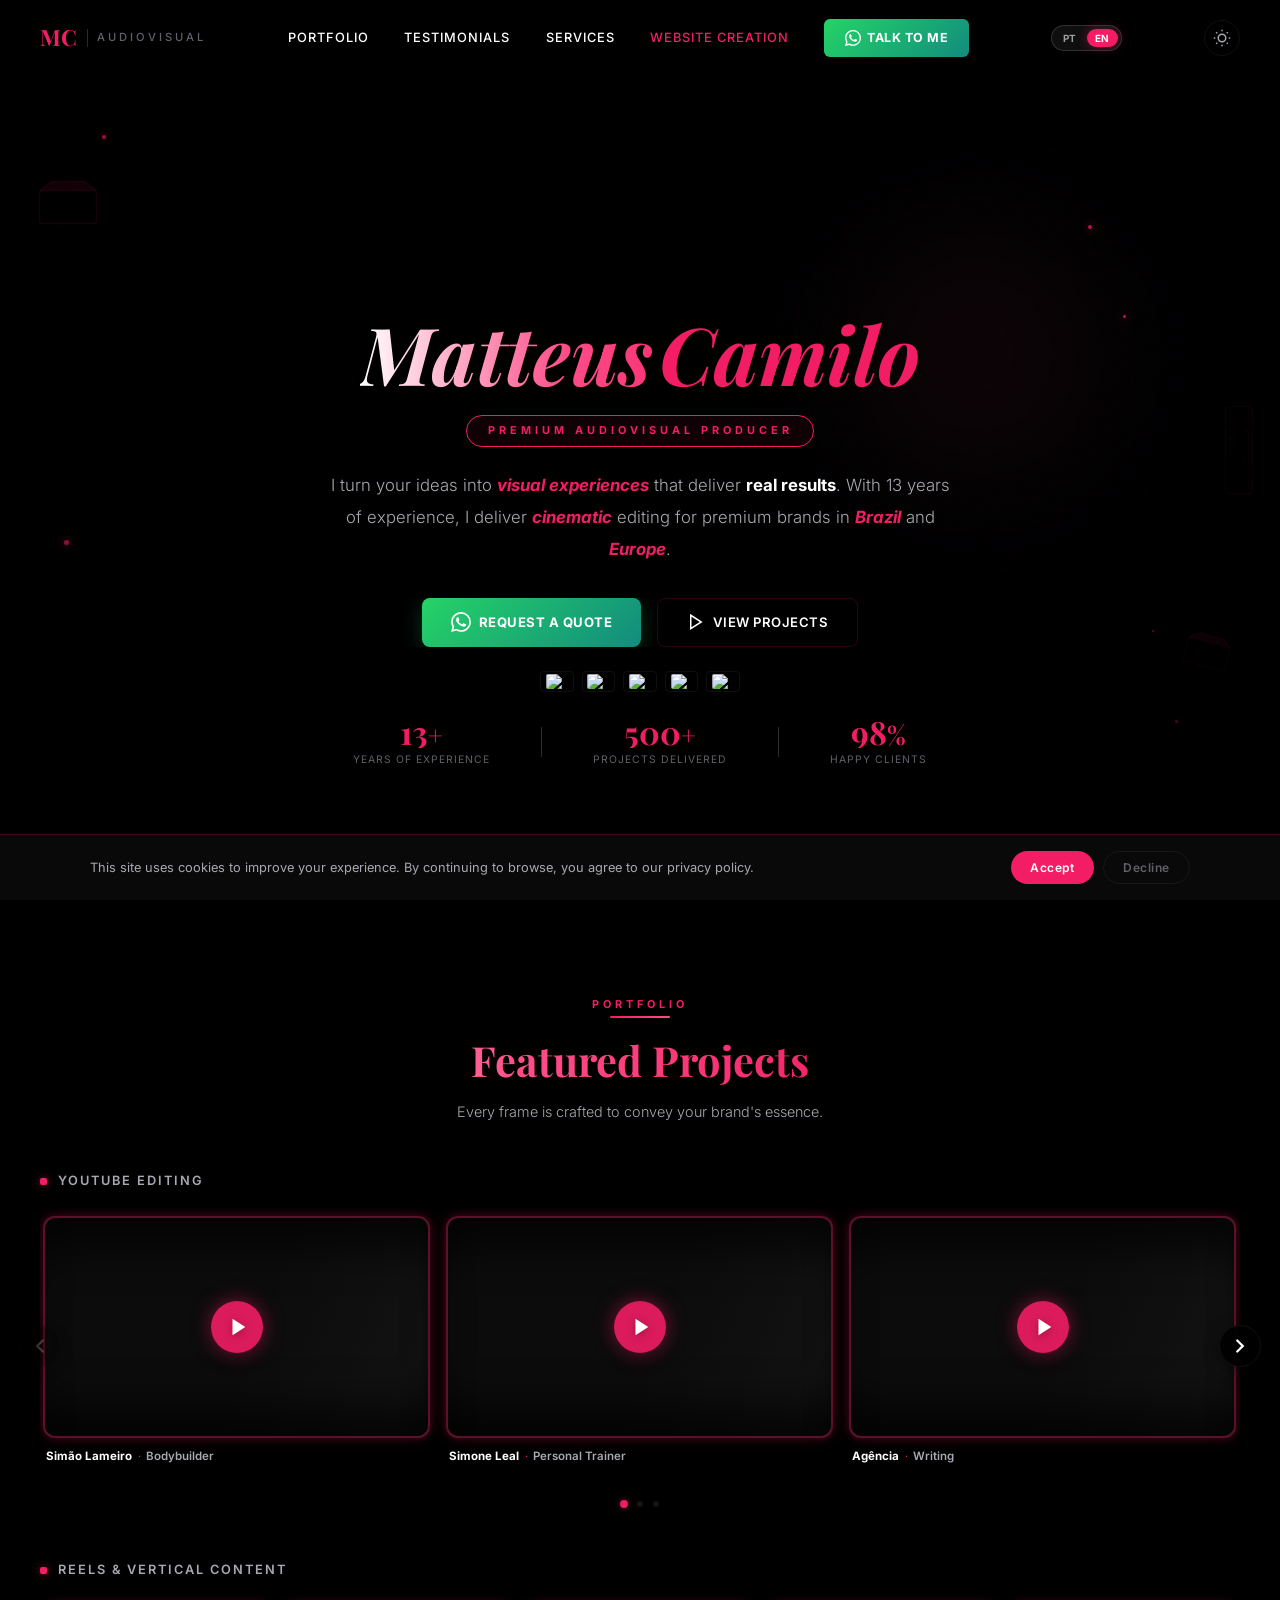
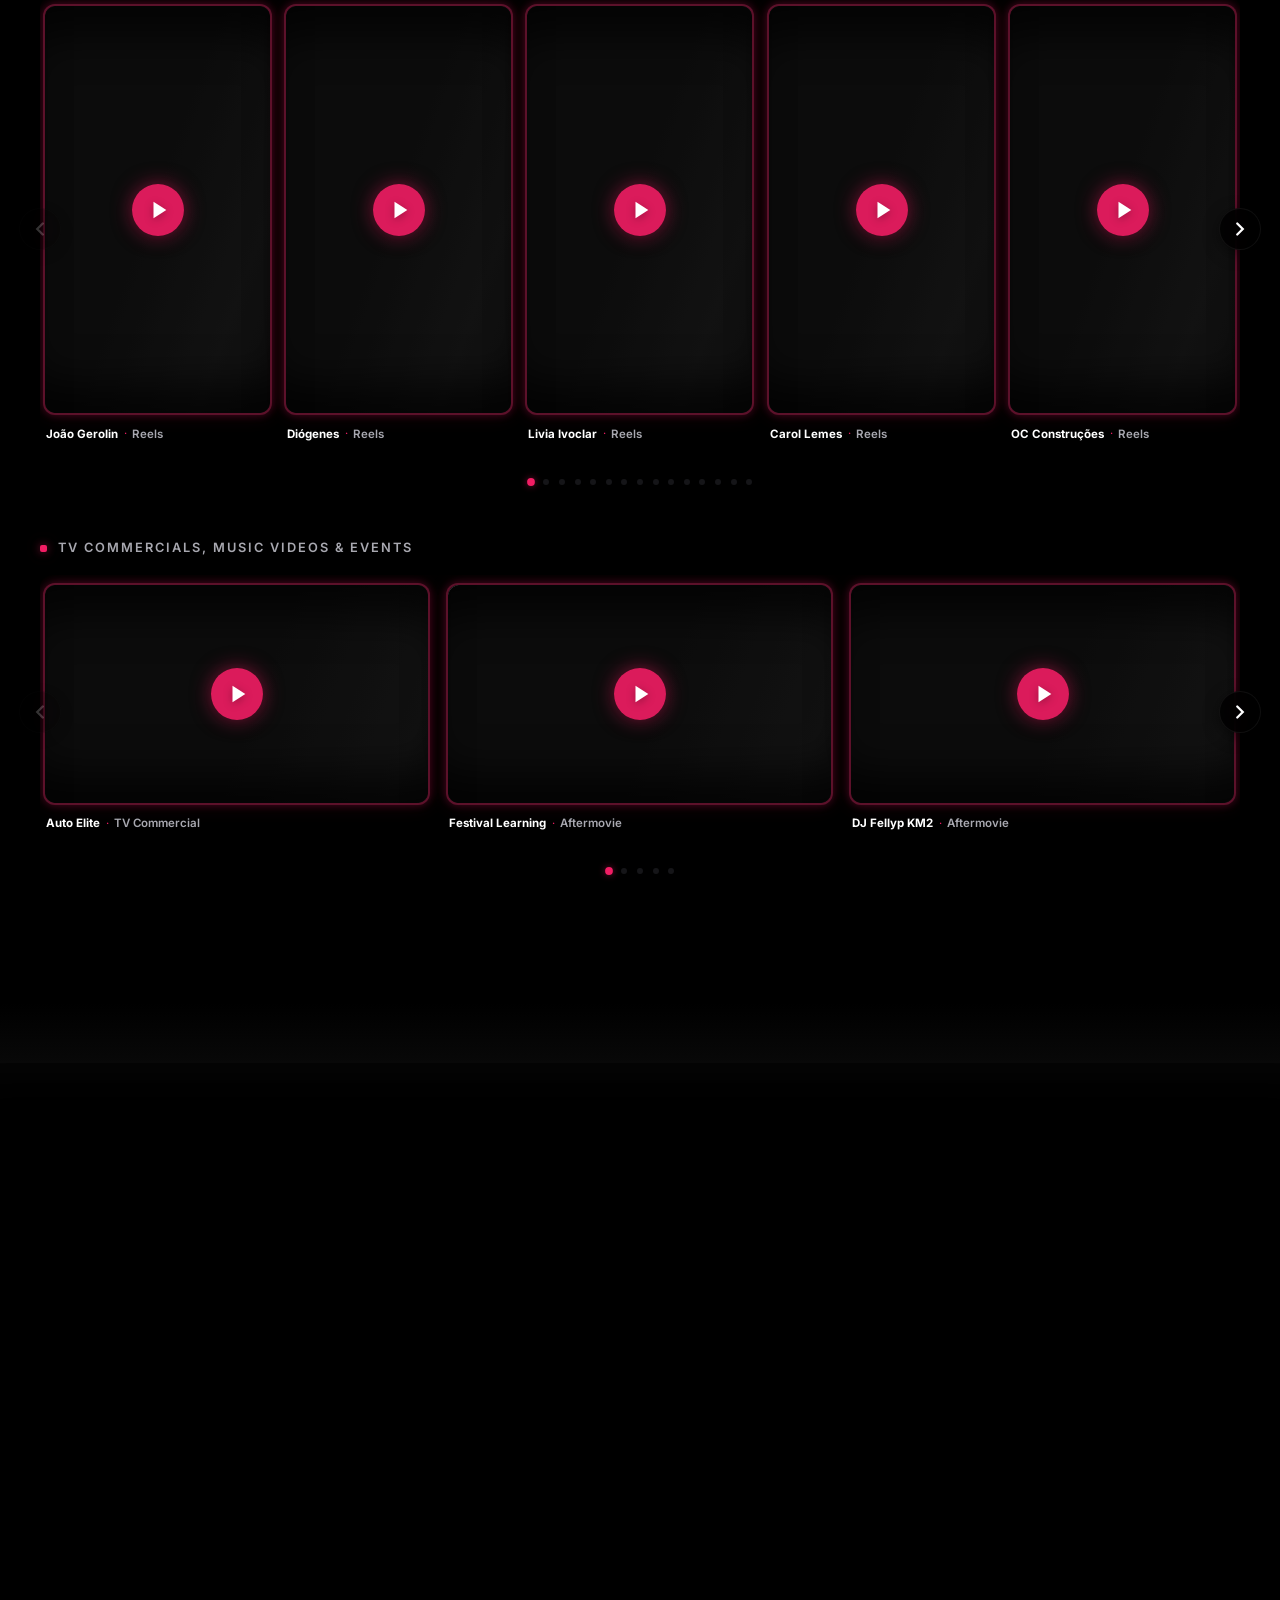
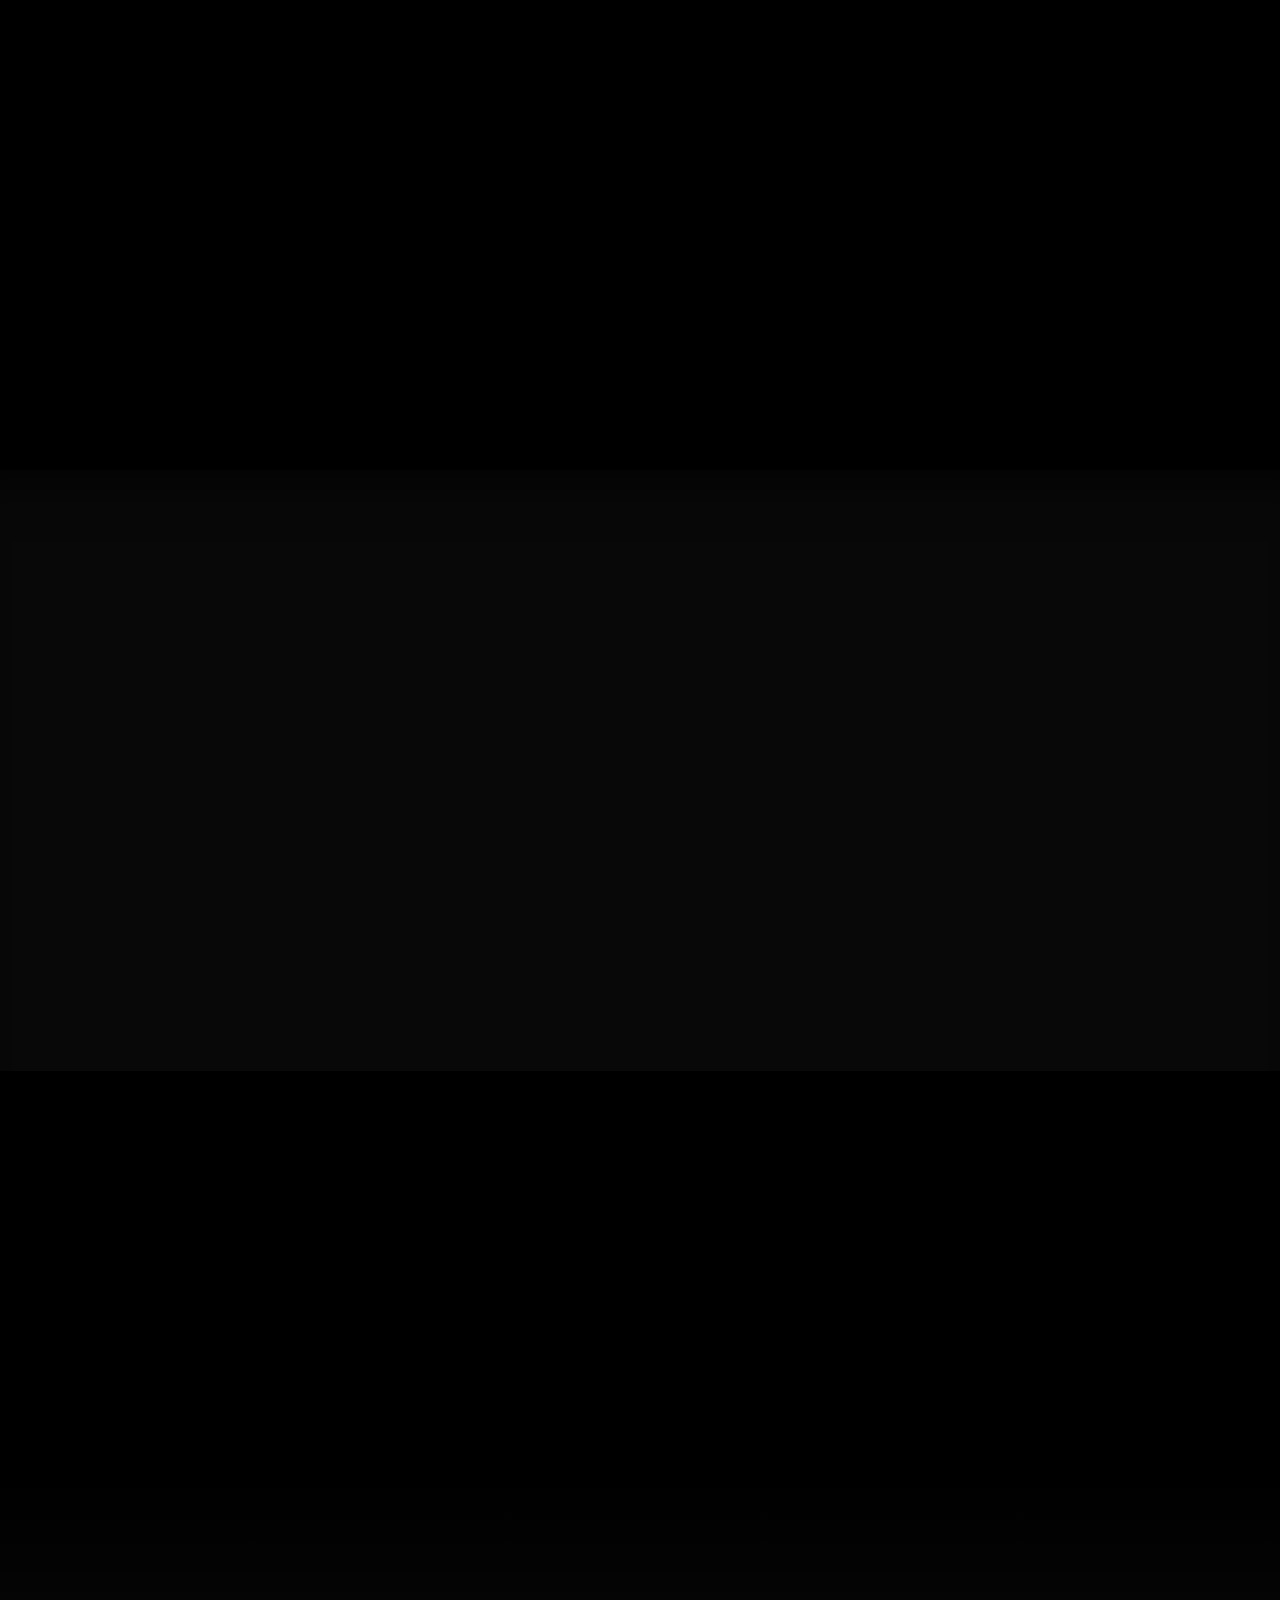
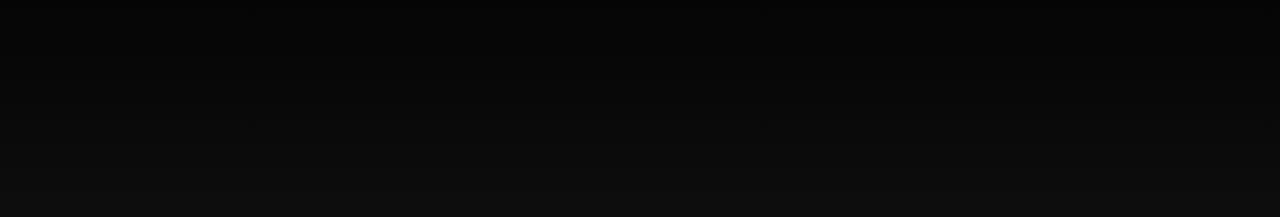
==== index.html @ bff7ce13 "Full PT/EN internationalization - briefing form, index, sites pages with lang switcher, textMap, SEO" ====
<!DOCTYPE html>
<html lang="pt-BR">
<head>
    <meta charset="UTF-8">
    <meta name="viewport" content="width=device-width, initial-scale=1.0">
    <meta name="theme-color" content="#000000">
    <meta name="robots" content="index, follow">
    <link rel="sitemap" type="application/xml" href="sitemap.xml">
    <meta name="author" content="Matteus Camilo">
    <meta name="google-site-verification" content="_kx3XkpGCUx5tsTKGh4ShkGaditdnigsCUAnsM6pX6c" />
    <title>Contratar Editor de Vídeo Premium | Matteus Camilo | Brasil e Europa</title>
    <meta name="description" content="Quer contratar um editor de vídeo premium? Matteus Camilo entrega edição cinematográfica profissional com 13+ anos de experiência. Atendimento no Brasil e Europa. Solicite seu orçamento agora.">
    <link rel="canonical" href="https://matteuscamilo.com.br/">
    <meta property="og:title" content="Contratar Editor de Vídeo Premium | Matteus Camilo">
    <meta property="og:description" content="Quer contratar um editor de vídeo premium? Edição cinematográfica profissional com 13+ anos de experiência. Brasil e Europa.">
    <meta property="og:type" content="website">
    <meta property="og:url" content="https://matteuscamilo.com.br/">
    <meta property="og:image:alt" content="Matteus Camilo - Editor de Vídeo Premium Profissional">
    <meta property="og:image:type" content="image/png">
    <meta property="og:site_name" content="Matteus Camilo Audiovisual">
    <meta property="og:image" content="https://matteuscamilo.com.br/Topo-fundo-OFC.png">
    <meta property="og:image:width" content="1920">
    <meta property="og:image:height" content="1080">
    <meta property="og:locale" content="pt_BR">
    <meta name="twitter:card" content="summary_large_image">
    <meta name="twitter:title" content="Contratar Editor de Vídeo Premium | Matteus Camilo">
    <meta name="twitter:description" content="Editor de vídeo profissional com 13+ anos de experiência. Edição cinematográfica para YouTube, Reels, comerciais e eventos.">
    <meta name="twitter:image" content="https://matteuscamilo.com.br/Topo-fundo-OFC.png">
    <meta name="twitter:image:alt" content="Matteus Camilo - Editor de Vídeo Premium">
    <link rel="icon" type="image/png" href="data:image/svg+xml,<svg xmlns='http://www.w3.org/2000/svg' viewBox='0 0 100 100'><text y='.9em' font-size='90'>🎬</text></svg>">
    <link rel="apple-touch-icon" href="Topo-fundo-OFC.png">
    <link rel="manifest" href="manifest.json">
    <link rel="stylesheet" href="styles.css">
    <link rel="preconnect" href="https://fonts.googleapis.com">
    <link rel="preconnect" href="https://fonts.gstatic.com" crossorigin>
    <link rel="dns-prefetch" href="https://flagcdn.com">
    <link rel="dns-prefetch" href="https://www.youtube.com">
    <link rel="dns-prefetch" href="https://img.youtube.com">
    <link rel="preload" href="Topo-fundo-OFC.png" as="image">
    <link href="https://fonts.googleapis.com/css2?family=Inter:wght@300;400;500;600;700&family=Playfair+Display:ital,wght@0,400;0,700;1,400;1,700&display=swap" rel="stylesheet">
    <script type="application/ld+json">
    {
        "@context": "https://schema.org",
        "@type": "ProfessionalService",
        "name": "Matteus Camilo - Editor de Vídeo Premium",
        "description": "Editor de vídeo profissional com 13 anos de experiência. Edição cinematográfica para YouTube, Reels, comerciais, clipes e eventos. Contratar editor de vídeo premium no Brasil e Europa.",
        "url": "https://matteuscamilo.com.br/",
        "telephone": "+5521964560620",
        "priceRange": "$$",
        "aggregateRating": {
            "@type": "AggregateRating",
            "ratingValue": "5.0",
            "reviewCount": "500",
            "bestRating": "5.0"
        },
        "address": {
            "@type": "PostalAddress",
            "addressCountry": "BR"
        },
        "sameAs": [
            "https://www.instagram.com/matteuscamiloaudiovisual/"
        ],
        "hasOfferCatalog": {
            "@type": "OfferCatalog",
            "name": "Serviços de Edição de Vídeo Premium",
            "itemListElement": [
                {"@type": "Offer", "itemOffered": {"@type": "Service", "name": "Edição para YouTube"}},
                {"@type": "Offer", "itemOffered": {"@type": "Service", "name": "Reels & Conteúdo Vertical"}},
                {"@type": "Offer", "itemOffered": {"@type": "Service", "name": "Comerciais & Vídeo Clipes"}},
                {"@type": "Offer", "itemOffered": {"@type": "Service", "name": "Eventos & Cobertura"}}
            ]
        },
        "areaServed": ["BR", "PT", "ES", "US", "CA", "EU"]
    }
    </script>
    <script defer src="/_vercel/insights/script.js"></script>
</head>
<body>

    <a href="#hero" class="skip-link" id="skipLink" data-i18n="common.skip">Pular para o conteúdo</a>

    <!-- SVG Symbols -->
    <svg style="display:none" xmlns="http://www.w3.org/2000/svg">
        <symbol id="ic-whatsapp" viewBox="0 0 24 24" fill="currentColor">
            <path d="M17.472 14.382c-.297-.149-1.758-.867-2.03-.967-.273-.099-.471-.148-.67.15-.197.297-.767.966-.94 1.164-.173.199-.347.223-.644.075-.297-.15-1.255-.463-2.39-1.475-.883-.788-1.48-1.761-1.653-2.059-.173-.297-.018-.458.13-.606.134-.133.298-.347.446-.52.149-.174.198-.298.298-.497.099-.198.05-.371-.025-.52-.075-.149-.669-1.612-.916-2.207-.242-.579-.487-.5-.669-.51-.173-.008-.371-.01-.57-.01-.198 0-.52.074-.792.372-.272.297-1.04 1.016-1.04 2.479 0 1.462 1.065 2.875 1.213 3.074.149.198 2.096 3.2 5.077 4.487.709.306 1.262.489 1.694.625.712.227 1.36.195 1.871.118.571-.085 1.758-.719 2.006-1.413.248-.694.248-1.289.173-1.413-.074-.124-.272-.198-.57-.347m-5.421 7.403h-.004a9.87 9.87 0 01-5.031-1.378l-.361-.214-3.741.982.998-3.648-.235-.374a9.86 9.86 0 01-1.51-5.26c.001-5.45 4.436-9.884 9.888-9.884 2.64 0 5.122 1.03 6.988 2.898a9.825 9.825 0 012.893 6.994c-.003 5.45-4.437 9.884-9.885 9.884m8.413-18.297A11.815 11.815 0 0012.05 0C5.495 0 .16 5.335.157 11.892c0 2.096.547 4.142 1.588 5.945L.057 24l6.305-1.654a11.882 11.882 0 005.683 1.448h.005c6.554 0 11.89-5.335 11.893-11.893a11.821 11.821 0 00-3.48-8.413z"/>
        </symbol>
    </svg>

    <!-- Loader -->
    <div class="loader" id="loader">
        <div class="loader-inner">
            <div class="loader-logo-wrap">
                <div class="loader-ring"></div>
                <div class="loader-ring loader-ring-2"></div>
                <div class="loader-ring loader-ring-3"></div>
                <svg class="loader-svg" viewBox="0 0 120 60" xmlns="http://www.w3.org/2000/svg">
                    <defs>
                        <linearGradient id="mcGrad" x1="0%" y1="0%" x2="100%" y2="100%">
                            <stop offset="0%" style="stop-color:#ff4d8a"/>
                            <stop offset="50%" style="stop-color:#f21d64"/>
                            <stop offset="100%" style="stop-color:#c41750"/>
                        </linearGradient>
                    </defs>
                    <text x="60" y="42" text-anchor="middle" fill="url(#mcGrad)" font-family="Playfair Display,Georgia,serif" font-size="44" font-weight="700" class="loader-mc-text">MC</text>
                </svg>
                <div class="loader-drip-container">
                    <span class="loader-drip"></span>
                    <span class="loader-drip loader-drip-2"></span>
                    <span class="loader-drip loader-drip-3"></span>
                </div>
            </div>
            <div class="loader-bar">
                <div class="loader-bar-fill" id="loaderBarFill"></div>
            </div>
            <span class="loader-pct" id="loaderPct">0%</span>
        </div>
    </div>

    <!-- Floating 3D Elements -->
    <div class="scene-3d" aria-hidden="true">
        <div class="sparkle sparkle-1"></div>
        <div class="sparkle sparkle-2"></div>
        <div class="sparkle sparkle-3"></div>
        <div class="sparkle sparkle-4"></div>
        <div class="sparkle sparkle-5"></div>
        <div class="sparkle sparkle-6"></div>
        <div class="clapper clapper-1">
            <svg viewBox="0 0 80 60" fill="none"><rect x="2" y="14" width="76" height="44" rx="4" stroke="currentColor" stroke-width="2"/><path d="M2 14L18 2h44l16 12" stroke="currentColor" stroke-width="2" fill="rgba(242,29,100,0.1)"/><line x1="18" y1="2" x2="28" y2="14" stroke="currentColor" stroke-width="1.5" opacity=".4"/><line x1="32" y1="2" x2="42" y2="14" stroke="currentColor" stroke-width="1.5" opacity=".4"/><line x1="46" y1="2" x2="56" y2="14" stroke="currentColor" stroke-width="1.5" opacity=".4"/></svg>
        </div>
        <div class="clapper clapper-2">
            <svg viewBox="0 0 80 60" fill="none"><rect x="2" y="14" width="76" height="44" rx="4" stroke="currentColor" stroke-width="2"/><path d="M2 14L18 2h44l16 12" stroke="currentColor" stroke-width="2" fill="rgba(242,29,100,0.1)"/><line x1="18" y1="2" x2="28" y2="14" stroke="currentColor" stroke-width="1.5" opacity=".4"/><line x1="32" y1="2" x2="42" y2="14" stroke="currentColor" stroke-width="1.5" opacity=".4"/><line x1="46" y1="2" x2="56" y2="14" stroke="currentColor" stroke-width="1.5" opacity=".4"/></svg>
        </div>
        <div class="film-strip film-strip-1">
            <svg viewBox="0 0 40 120" fill="none"><rect x="2" y="2" width="36" height="116" rx="3" stroke="currentColor" stroke-width="1.5"/><rect x="5" y="6" width="8" height="6" rx="1" fill="currentColor" opacity=".3"/><rect x="5" y="18" width="8" height="6" rx="1" fill="currentColor" opacity=".3"/><rect x="5" y="30" width="8" height="6" rx="1" fill="currentColor" opacity=".3"/><rect x="5" y="42" width="8" height="6" rx="1" fill="currentColor" opacity=".3"/><rect x="5" y="54" width="8" height="6" rx="1" fill="currentColor" opacity=".3"/><rect x="27" y="6" width="8" height="6" rx="1" fill="currentColor" opacity=".3"/><rect x="27" y="18" width="8" height="6" rx="1" fill="currentColor" opacity=".3"/><rect x="27" y="30" width="8" height="6" rx="1" fill="currentColor" opacity=".3"/><rect x="27" y="42" width="8" height="6" rx="1" fill="currentColor" opacity=".3"/><rect x="27" y="54" width="8" height="6" rx="1" fill="currentColor" opacity=".3"/><rect x="14" y="8" width="12" height="104" rx="2" stroke="currentColor" stroke-width="1" opacity=".4"/></svg>
        </div>
    </div>

    <!-- Navbar -->
    <nav class="navbar" id="navbar">
        <div class="nav-container">
            <a href="#" class="nav-logo">
                <span class="logo-mc">MC</span>
                <span class="logo-sep"></span>
                <span class="logo-text">AUDIOVISUAL</span>
            </a>
            <div class="nav-links">
                <a href="#portfolio" class="nav-link" data-i18n="nav.portfolio">Portfólio</a>
                <a href="#depoimentos" class="nav-link" data-i18n="nav.depoimentos">Depoimentos</a>
                <a href="#servicos" class="nav-link" data-i18n="nav.servicos">Serviços</a>
                <a href="sites.html" class="nav-link" style="color:var(--accent)" data-i18n="nav.sites">Criação de Sites</a>
                <a href="https://api.whatsapp.com/send/?phone=5521964560620&text=Ol%C3%A1.+Vim+atrav%C3%A9s+do+seu+site%2C+gostaria+de+saber+mais+sobre+os+servi%C3%A7os.&type=phone_number&app_absent=0" class="nav-cta" target="_blank" rel="noopener noreferrer">
                    <svg width="16" height="16" viewBox="0 0 24 24" fill="currentColor"><use href="#ic-whatsapp"/></svg>
                    <span data-i18n="nav.cta">Fale Comigo</span>
                </a>
            </div>
            <div class="lang-switch" role="group" aria-label="Idioma">
                <button type="button" class="lang-btn" data-lang="pt" aria-pressed="false">PT</button>
                <button type="button" class="lang-btn" data-lang="en" aria-pressed="false">EN</button>
            </div>
            <button class="hamburger" id="hamburger" aria-label="Menu"><span></span><span></span><span></span></button>
            <button class="theme-toggle" id="themeToggle" aria-label="Alternar tema" aria-pressed="false">
                <svg class="icon-sun" width="18" height="18" viewBox="0 0 24 24" fill="none" stroke="currentColor" stroke-width="2"><circle cx="12" cy="12" r="5"/><line x1="12" y1="1" x2="12" y2="3"/><line x1="12" y1="21" x2="12" y2="23"/><line x1="4.22" y1="4.22" x2="5.64" y2="5.64"/><line x1="18.36" y1="18.36" x2="19.78" y2="19.78"/><line x1="1" y1="12" x2="3" y2="12"/><line x1="21" y1="12" x2="23" y2="12"/><line x1="4.22" y1="19.78" x2="5.64" y2="18.36"/><line x1="18.36" y1="5.64" x2="19.78" y2="4.22"/></svg>
                <svg class="icon-moon" width="18" height="18" viewBox="0 0 24 24" fill="none" stroke="currentColor" stroke-width="2"><path d="M21 12.79A9 9 0 1111.21 3 7 7 0 0021 12.79z"/></svg>
            </button>
        </div>
    </nav>

    <!-- Mobile Menu -->
    <div class="mobile-overlay" id="mobileOverlay">
        <div class="mobile-overlay-content">
            <a href="#portfolio" class="mobile-link" data-i18n="nav.portfolio">Portfólio</a>
            <a href="#depoimentos" class="mobile-link" data-i18n="nav.depoimentos">Depoimentos</a>
            <a href="#servicos" class="mobile-link" data-i18n="nav.servicos">Serviços</a>
            <a href="sites.html" class="mobile-link" style="color:var(--accent)" data-i18n="nav.sites">Criação de Sites</a>
            <a href="https://api.whatsapp.com/send/?phone=5521964560620&text=Ol%C3%A1.+Vim+atrav%C3%A9s+do+seu+site%2C+gostaria+de+saber+mais+sobre+os+servi%C3%A7os.&type=phone_number&app_absent=0" class="mobile-cta" target="_blank" rel="noopener noreferrer">
                <svg width="20" height="20" viewBox="0 0 24 24" fill="currentColor"><use href="#ic-whatsapp"/></svg>
                <span data-i18n="index.cta.btn">Chamar no WhatsApp</span>
            </a>
            <div class="lang-switch" role="group" aria-label="Idioma">
                <button type="button" class="lang-btn" data-lang="pt" aria-pressed="false">PT</button>
                <button type="button" class="lang-btn" data-lang="en" aria-pressed="false">EN</button>
            </div>
        </div>
    </div>

    <!-- Hero -->
    <section class="hero" id="hero">
        <div class="hero-bg">
            <img src="Topo-fundo-OFC.png" alt="Matteus Camilo - Editor de vídeo premium cinematográfico com experiência em edição profissional" class="hero-bg-img" width="1920" height="1080" fetchpriority="high" decoding="async">
            <div class="hero-bg-overlay"></div>
            <div class="hero-light-leak"></div>
            <div class="hero-light-leak hero-light-leak-2"></div>
        </div>
        <div class="hero-content">
            <h1 class="hero-title">
                <span class="hero-line hero-line-gradient">Matteus</span>
                <span class="hero-line hero-line-accent"><em>Camilo</em></span>
                <span class="sr-only" data-i18n="index.sr.subtitle">Editor de Vídeo Premium Profissional</span>
            </h1>
            <div class="hero-badge-pill" data-i18n="index.hero.badge">PRODUTOR AUDIOVISUAL PREMIUM</div>
            <p class="hero-desc" id="heroDesc" data-i18n="index.hero.desc">Transformo suas ideias em <strong><em>experiências visuais</em></strong> que geram <strong>resultados reais</strong>. Com 13 anos de experiência, entrego edição <strong><em>cinematográfica</em></strong> para marcas premium no <strong><em>Brasil</em></strong> e na <strong><em>Europa</em></strong>.</p>
            <div class="hero-actions">
                <a href="https://api.whatsapp.com/send/?phone=5521964560620&text=Ol%C3%A1.+Vim+atrav%C3%A9s+do+seu+site%2C+gostaria+de+saber+mais+sobre+os+servi%C3%A7os.&type=phone_number&app_absent=0" class="btn-wa btn-glow" target="_blank" rel="noopener noreferrer">
                    <svg width="20" height="20" viewBox="0 0 24 24" fill="currentColor"><use href="#ic-whatsapp"/></svg>
                    <span data-i18n="index.hero.ctaQuote">Solicitar Orçamento</span>
                </a>
                <a href="#portfolio" class="btn-outline btn-glow">
                    <svg width="18" height="18" viewBox="0 0 24 24" fill="none" stroke="currentColor" stroke-width="2"><polygon points="5 3 19 12 5 21 5 3"></polygon></svg>
                    <span data-i18n="index.hero.ctaProjects">Ver Projetos</span>
                </a>
            </div>
            <div class="hero-flags">
                <span class="flag"><img src="https://flagcdn.com/w40/br.png" alt="Brasil" width="24" height="16"></span><span class="flag"><img src="https://flagcdn.com/w40/pt.png" alt="Portugal" width="24" height="16"></span><span class="flag"><img src="https://flagcdn.com/w40/es.png" alt="Espanha" width="24" height="16"></span><span class="flag"><img src="https://flagcdn.com/w40/us.png" alt="Estados Unidos" width="24" height="16"></span><span class="flag"><img src="https://flagcdn.com/w40/eu.png" alt="Europa" width="24" height="16"></span>
            </div>
            <div class="hero-stats">
                <div class="stat"><div class="stat-num"><span data-count="13">0</span><span class="stat-suffix">+</span></div><div class="stat-label" data-i18n="index.hero.stat1">Anos de Experiência</div></div>
                <div class="stat-divider"></div>
                <div class="stat"><div class="stat-num"><span data-count="500">0</span><span class="stat-suffix">+</span></div><div class="stat-label" data-i18n="index.hero.stat2">Projetos Entregues</div></div>
                <div class="stat-divider"></div>
                <div class="stat"><div class="stat-num"><span data-count="98">0</span><span class="stat-suffix">%</span></div><div class="stat-label" data-i18n="index.hero.stat3">Clientes Satisfeitos</div></div>
            </div>
        </div>
        <div class="hero-scroll">
            <span data-i18n="index.hero.scroll">Scroll</span>
            <div class="scroll-arrow">
                <svg width="24" height="24" viewBox="0 0 24 24" fill="none" stroke="currentColor" stroke-width="2" stroke-linecap="round" stroke-linejoin="round"><polyline points="6 9 12 15 18 9"></polyline></svg>
            </div>
        </div>
    </section>

    <!-- Portfolio -->
    <section class="portfolio" id="portfolio">
        <div class="container">
            <div class="section-head">
                <span class="tag" data-i18n="index.portfolio.tag">PORTFÓLIO</span>
                <h2 class="section-title" data-i18n="index.portfolio.title">Projetos em Destaque</h2>
                <p class="section-sub" data-i18n="index.portfolio.sub">Cada frame é pensado para transmitir a essência da sua marca.</p>
            </div>

            <!-- Edição para YouTube -->
            <div class="yt-carousel">
                <div class="yt-carousel-head"><span class="yt-carousel-dot"></span><h3 data-i18n="index.yt.youtube">Edição para YouTube</h3></div>
                <div class="yt-carousel-wrap">
                    <button class="yt-arrow yt-prev" aria-label="Anterior" data-i18n-attr="aria-label|a11y.prev"><svg width="22" height="22" viewBox="0 0 24 24" fill="none" stroke="currentColor" stroke-width="2.5" stroke-linecap="round"><polyline points="15 18 9 12 15 6"></polyline></svg></button>
                    <div class="yt-track-wrap"><div class="yt-track">

                        <div class="yt-card"><div class="yt-embed"><iframe data-src="https://www.youtube.com/embed/7tFGJmgzQrw" allow="accelerometer; autoplay; clipboard-write; encrypted-media; gyroscope; picture-in-picture" allowfullscreen loading="lazy"></iframe></div><div class="yt-card-info"><span class="yt-client">Simão Lameiro</span><span class="yt-sep">·</span><h4>Fisiculturista</h4></div></div>
                        <div class="yt-card"><div class="yt-embed"><iframe data-src="https://www.youtube.com/embed/xm2eZbHxtbM" allow="accelerometer; autoplay; clipboard-write; encrypted-media; gyroscope; picture-in-picture" allowfullscreen loading="lazy"></iframe></div><div class="yt-card-info"><span class="yt-client">Simone Leal</span><span class="yt-sep">·</span><h4>Personal Trainer</h4></div></div>
                        <div class="yt-card"><div class="yt-embed"><iframe data-src="https://www.youtube.com/embed/HW77-7RIkEE" allow="accelerometer; autoplay; clipboard-write; encrypted-media; gyroscope; picture-in-picture" allowfullscreen loading="lazy"></iframe></div><div class="yt-card-info"><span class="yt-client">Agência</span><span class="yt-sep">·</span><h4>Escrita</h4></div></div>
                        <div class="yt-card"><div class="yt-embed"><iframe data-src="https://www.youtube.com/embed/v3tQV0jLA3c" allow="accelerometer; autoplay; clipboard-write; encrypted-media; gyroscope; picture-in-picture" allowfullscreen loading="lazy"></iframe></div><div class="yt-card-info"><span class="yt-client">FALA MAIS!</span><span class="yt-sep">·</span><h4>Podcast</h4></div></div>
                        <div class="yt-card"><div class="yt-embed"><iframe data-src="https://www.youtube.com/embed/qBSIhqn_MhE" allow="accelerometer; autoplay; clipboard-write; encrypted-media; gyroscope; picture-in-picture" allowfullscreen loading="lazy"></iframe></div><div class="yt-card-info"><span class="yt-client">Marcelo Mochileiro</span><span class="yt-sep">·</span><h4>Nômade Digital</h4></div></div>
                    </div></div>
                    <button class="yt-arrow yt-next" aria-label="Próximo" data-i18n-attr="aria-label|a11y.next"><svg width="22" height="22" viewBox="0 0 24 24" fill="none" stroke="currentColor" stroke-width="2.5" stroke-linecap="round"><polyline points="9 18 15 12 9 6"></polyline></svg></button>
                </div>
            </div>

            <!-- Reels -->
            <div class="yt-carousel">
                <div class="yt-carousel-head"><span class="yt-carousel-dot"></span><h3 data-i18n="index.yt.reels">Reels & Conteúdo Vertical</h3></div>
                <div class="yt-carousel-wrap">
                    <button class="yt-arrow yt-prev" aria-label="Anterior" data-i18n-attr="aria-label|a11y.prev"><svg width="22" height="22" viewBox="0 0 24 24" fill="none" stroke="currentColor" stroke-width="2.5" stroke-linecap="round"><polyline points="15 18 9 12 15 6"></polyline></svg></button>
                    <div class="yt-track-wrap"><div class="yt-track yt-track-reels">
                        <div class="yt-card yt-card-reel"><div class="yt-embed yt-embed-reel"><iframe data-src="https://www.youtube.com/embed/c8ZPrmry6r0" allow="accelerometer; autoplay; clipboard-write; encrypted-media; gyroscope; picture-in-picture" allowfullscreen loading="lazy"></iframe></div><div class="yt-card-info"><span class="yt-client">João Gerolin</span><span class="yt-sep">·</span><h4>Reels</h4></div></div>
                        <div class="yt-card yt-card-reel"><div class="yt-embed yt-embed-reel"><iframe data-src="https://www.youtube.com/embed/3y117Pfnyzs" allow="accelerometer; autoplay; clipboard-write; encrypted-media; gyroscope; picture-in-picture" allowfullscreen loading="lazy"></iframe></div><div class="yt-card-info"><span class="yt-client">Diógenes</span><span class="yt-sep">·</span><h4>Reels</h4></div></div>
                        <div class="yt-card yt-card-reel"><div class="yt-embed yt-embed-reel"><iframe data-src="https://www.youtube.com/embed/R5TUYTI_UBI" allow="accelerometer; autoplay; clipboard-write; encrypted-media; gyroscope; picture-in-picture" allowfullscreen loading="lazy"></iframe></div><div class="yt-card-info"><span class="yt-client">Livia Ivoclar</span><span class="yt-sep">·</span><h4>Reels</h4></div></div>
                        <div class="yt-card yt-card-reel"><div class="yt-embed yt-embed-reel"><iframe data-src="https://www.youtube.com/embed/UZByd2M-OmI" allow="accelerometer; autoplay; clipboard-write; encrypted-media; gyroscope; picture-in-picture" allowfullscreen loading="lazy"></iframe></div><div class="yt-card-info"><span class="yt-client">Carol Lemes</span><span class="yt-sep">·</span><h4>Reels</h4></div></div>
                        <div class="yt-card yt-card-reel"><div class="yt-embed yt-embed-reel"><iframe data-src="https://www.youtube.com/embed/Ebo2uW34H7I" allow="accelerometer; autoplay; clipboard-write; encrypted-media; gyroscope; picture-in-picture" allowfullscreen loading="lazy"></iframe></div><div class="yt-card-info"><span class="yt-client">OC Construções</span><span class="yt-sep">·</span><h4>Reels</h4></div></div>
                        <div class="yt-card yt-card-reel"><div class="yt-embed yt-embed-reel"><iframe data-src="https://www.youtube.com/embed/CSw2rUigHoE" allow="accelerometer; autoplay; clipboard-write; encrypted-media; gyroscope; picture-in-picture" allowfullscreen loading="lazy"></iframe></div><div class="yt-card-info"><span class="yt-client">Felipe Vargas</span><span class="yt-sep">·</span><h4>Reels</h4></div></div>
                        <div class="yt-card yt-card-reel"><div class="yt-embed yt-embed-reel"><iframe data-src="https://www.youtube.com/embed/2MfFeebtWgE" allow="accelerometer; autoplay; clipboard-write; encrypted-media; gyroscope; picture-in-picture" allowfullscreen loading="lazy"></iframe></div><div class="yt-card-info"><span class="yt-client">Salão JM</span><span class="yt-sep">·</span><h4>Reels</h4></div></div>
                        <div class="yt-card yt-card-reel"><div class="yt-embed yt-embed-reel"><iframe data-src="https://www.youtube.com/embed/j1wAdt60lqA" allow="accelerometer; autoplay; clipboard-write; encrypted-media; gyroscope; picture-in-picture" allowfullscreen loading="lazy"></iframe></div><div class="yt-card-info"><span class="yt-client">PK Cell</span><span class="yt-sep">·</span><h4>Reels</h4></div></div>
                        <div class="yt-card yt-card-reel"><div class="yt-embed yt-embed-reel"><iframe data-src="https://www.youtube.com/embed/H__vorNVp2k" allow="accelerometer; autoplay; clipboard-write; encrypted-media; gyroscope; picture-in-picture" allowfullscreen loading="lazy"></iframe></div><div class="yt-card-info"><span class="yt-client">Faus Podcast</span><span class="yt-sep">·</span><h4>Reels</h4></div></div>
                        <div class="yt-card yt-card-reel"><div class="yt-embed yt-embed-reel"><iframe data-src="https://www.youtube.com/embed/9cftGUwJrBk" allow="accelerometer; autoplay; clipboard-write; encrypted-media; gyroscope; picture-in-picture" allowfullscreen loading="lazy"></iframe></div><div class="yt-card-info"><span class="yt-client">Bruna Portugal</span><span class="yt-sep">·</span><h4>Vídeo Anúncio</h4></div></div>
                        <div class="yt-card yt-card-reel"><div class="yt-embed yt-embed-reel"><iframe data-src="https://www.youtube.com/embed/AxlndeJB37E" allow="accelerometer; autoplay; clipboard-write; encrypted-media; gyroscope; picture-in-picture" allowfullscreen loading="lazy"></iframe></div><div class="yt-card-info"><span class="yt-client">Rafael Delascio</span><span class="yt-sep">·</span><h4>Reels & Anúncio</h4></div></div>
                        <div class="yt-card yt-card-reel"><div class="yt-embed yt-embed-reel"><iframe data-src="https://www.youtube.com/embed/gFyygF9SsnQ" allow="accelerometer; autoplay; clipboard-write; encrypted-media; gyroscope; picture-in-picture" allowfullscreen loading="lazy"></iframe></div><div class="yt-card-info"><span class="yt-client">Rafael Thami Saito</span><span class="yt-sep">·</span><h4>Reels & Anúncio</h4></div></div>
                        <div class="yt-card yt-card-reel"><div class="yt-embed yt-embed-reel"><iframe data-src="https://www.youtube.com/embed/_Spejf_ph5s" allow="accelerometer; autoplay; clipboard-write; encrypted-media; gyroscope; picture-in-picture" allowfullscreen loading="lazy"></iframe></div><div class="yt-card-info"><span class="yt-client">Rafael Delascio</span><span class="yt-sep">·</span><h4>Reels & Anúncio</h4></div></div>
                        <div class="yt-card yt-card-reel"><div class="yt-embed yt-embed-reel"><iframe data-src="https://www.youtube.com/embed/47f1sSQgzkw" allow="accelerometer; autoplay; clipboard-write; encrypted-media; gyroscope; picture-in-picture" allowfullscreen loading="lazy"></iframe></div><div class="yt-card-info"><span class="yt-client">Michelle Póvoa</span><span class="yt-sep">·</span><h4>Reels & Anúncio</h4></div></div>
                        <div class="yt-card yt-card-reel"><div class="yt-embed yt-embed-reel"><iframe data-src="https://www.youtube.com/embed/i6Vun_FQEak" allow="accelerometer; autoplay; clipboard-write; encrypted-media; gyroscope; picture-in-picture" allowfullscreen loading="lazy"></iframe></div><div class="yt-card-info"><span class="yt-client">Rafael Delascio</span><span class="yt-sep">·</span><h4>Reels & Anúncio</h4></div></div>
                        <div class="yt-card yt-card-reel"><div class="yt-embed yt-embed-reel"><iframe data-src="https://www.youtube.com/embed/KbhO1ikzWBE" allow="accelerometer; autoplay; clipboard-write; encrypted-media; gyroscope; picture-in-picture" allowfullscreen loading="lazy"></iframe></div><div class="yt-card-info"><span class="yt-client">Rafael Delascio</span><span class="yt-sep">·</span><h4>Reels & Anúncio</h4></div></div>
                        <div class="yt-card yt-card-reel"><div class="yt-embed yt-embed-reel"><iframe data-src="https://www.youtube.com/embed/ePudGBeuOtM" allow="accelerometer; autoplay; clipboard-write; encrypted-media; gyroscope; picture-in-picture" allowfullscreen loading="lazy"></iframe></div><div class="yt-card-info"><span class="yt-client">Rafael Delascio</span><span class="yt-sep">·</span><h4>Reels</h4></div></div>
                        <div class="yt-card yt-card-reel"><div class="yt-embed yt-embed-reel"><iframe data-src="https://www.youtube.com/embed/2dzmDZDxxOg" allow="accelerometer; autoplay; clipboard-write; encrypted-media; gyroscope; picture-in-picture" allowfullscreen loading="lazy"></iframe></div><div class="yt-card-info"><span class="yt-client">Rinaldo Ramos</span><span class="yt-sep">·</span><h4>Reels & Anúncio</h4></div></div>
                        <div class="yt-card yt-card-reel"><div class="yt-embed yt-embed-reel"><iframe data-src="https://www.youtube.com/embed/BjLD9RKjh7M" allow="accelerometer; autoplay; clipboard-write; encrypted-media; gyroscope; picture-in-picture" allowfullscreen loading="lazy"></iframe></div><div class="yt-card-info"><span class="yt-client">Will Grazioli</span><span class="yt-sep">·</span><h4>Reels & Anúncio</h4></div></div>
                        <div class="yt-card yt-card-reel"><div class="yt-embed yt-embed-reel"><iframe data-src="https://www.youtube.com/embed/PfkCMsMHOvE" allow="accelerometer; autoplay; clipboard-write; encrypted-media; gyroscope; picture-in-picture" allowfullscreen loading="lazy"></iframe></div><div class="yt-card-info"><span class="yt-client">Will Grazioli</span><span class="yt-sep">·</span><h4>Reels & Anúncio</h4></div></div>
                        <div class="yt-card yt-card-reel"><div class="yt-embed yt-embed-reel"><iframe data-src="https://www.youtube.com/embed/H2aQwtxX5p0" allow="accelerometer; autoplay; clipboard-write; encrypted-media; gyroscope; picture-in-picture" allowfullscreen loading="lazy"></iframe></div><div class="yt-card-info"><span class="yt-client">Matheus Milani</span><span class="yt-sep">·</span><h4>Reels & Anúncio</h4></div></div>
                        <div class="yt-card yt-card-reel"><div class="yt-embed yt-embed-reel"><iframe data-src="https://www.youtube.com/embed/lkoq1ti5Il8" allow="accelerometer; autoplay; clipboard-write; encrypted-media; gyroscope; picture-in-picture" allowfullscreen loading="lazy"></iframe></div><div class="yt-card-info"><span class="yt-client">Will Grazioli</span><span class="yt-sep">·</span><h4>Reels & Anúncio</h4></div></div>
                        <div class="yt-card yt-card-reel"><div class="yt-embed yt-embed-reel"><iframe data-src="https://www.youtube.com/embed/uAmkL3Uiu6k" allow="accelerometer; autoplay; clipboard-write; encrypted-media; gyroscope; picture-in-picture" allowfullscreen loading="lazy"></iframe></div><div class="yt-card-info"><span class="yt-client">Will Grazioli</span><span class="yt-sep">·</span><h4>Reels & Anúncio</h4></div></div>
                        <div class="yt-card yt-card-reel"><div class="yt-embed yt-embed-reel"><iframe data-src="https://www.youtube.com/embed/P_N-PPhryuE" allow="accelerometer; autoplay; clipboard-write; encrypted-media; gyroscope; picture-in-picture" allowfullscreen loading="lazy"></iframe></div><div class="yt-card-info"><span class="yt-client">Will Grazioli</span><span class="yt-sep">·</span><h4>Reels & Anúncio</h4></div></div>
                        <div class="yt-card yt-card-reel"><div class="yt-embed yt-embed-reel"><iframe data-src="https://www.youtube.com/embed/YvhSbKwVOh8" allow="accelerometer; autoplay; clipboard-write; encrypted-media; gyroscope; picture-in-picture" allowfullscreen loading="lazy"></iframe></div><div class="yt-card-info"><span class="yt-client">Will Grazioli</span><span class="yt-sep">·</span><h4>Reels & Anúncio</h4></div></div>
                        <div class="yt-card yt-card-reel"><div class="yt-embed yt-embed-reel"><iframe data-src="https://www.youtube.com/embed/bEJelsMqmDE" allow="accelerometer; autoplay; clipboard-write; encrypted-media; gyroscope; picture-in-picture" allowfullscreen loading="lazy"></iframe></div><div class="yt-card-info"><span class="yt-client">Will Grazioli</span><span class="yt-sep">·</span><h4>Reels & Anúncio</h4></div></div>
                        <div class="yt-card yt-card-reel"><div class="yt-embed yt-embed-reel"><iframe data-src="https://www.youtube.com/embed/k8_usCpl5tY" allow="accelerometer; autoplay; clipboard-write; encrypted-media; gyroscope; picture-in-picture" allowfullscreen loading="lazy"></iframe></div><div class="yt-card-info"><span class="yt-client">Rinaldo Ramos</span><span class="yt-sep">·</span><h4>Reels Anúncio</h4></div></div>
                        <div class="yt-card yt-card-reel"><div class="yt-embed yt-embed-reel"><iframe data-src="https://www.youtube.com/embed/ncIqoWYv08M" allow="accelerometer; autoplay; clipboard-write; encrypted-media; gyroscope; picture-in-picture" allowfullscreen loading="lazy"></iframe></div><div class="yt-card-info"><span class="yt-client">Simone Leal</span><span class="yt-sep">·</span><h4>Reels & Anúncios</h4></div></div>
                        <div class="yt-card yt-card-reel"><div class="yt-embed yt-embed-reel"><iframe data-src="https://www.youtube.com/embed/35H3cPmgftM" allow="accelerometer; autoplay; clipboard-write; encrypted-media; gyroscope; picture-in-picture" allowfullscreen loading="lazy"></iframe></div><div class="yt-card-info"><span class="yt-client">Faus Soluções</span><span class="yt-sep">·</span><h4>Reels & Anúncios</h4></div></div>
                        <div class="yt-card yt-card-reel"><div class="yt-embed yt-embed-reel"><iframe data-src="https://www.youtube.com/embed/fGI00S097ew" allow="accelerometer; autoplay; clipboard-write; encrypted-media; gyroscope; picture-in-picture" allowfullscreen loading="lazy"></iframe></div><div class="yt-card-info"><span class="yt-client">Ortho Premium</span><span class="yt-sep">·</span><h4>Reels & Anúncios</h4></div></div>
                        <div class="yt-card yt-card-reel"><div class="yt-embed yt-embed-reel"><iframe data-src="https://www.youtube.com/embed/NRdbgdg3Muc" allow="accelerometer; autoplay; clipboard-write; encrypted-media; gyroscope; picture-in-picture" allowfullscreen loading="lazy"></iframe></div><div class="yt-card-info"><span class="yt-client">Faus Soluções</span><span class="yt-sep">·</span><h4>Reels & Anúncios</h4></div></div>
                        <div class="yt-card yt-card-reel"><div class="yt-embed yt-embed-reel"><iframe data-src="https://www.youtube.com/embed/nhfLumKKxJI" allow="accelerometer; autoplay; clipboard-write; encrypted-media; gyroscope; picture-in-picture" allowfullscreen loading="lazy"></iframe></div><div class="yt-card-info"><span class="yt-client">Faus Soluções</span><span class="yt-sep">·</span><h4>Reels & Anúncios</h4></div></div>
                        <div class="yt-card yt-card-reel"><div class="yt-embed yt-embed-reel"><iframe data-src="https://www.youtube.com/embed/Rjs0MN0E-K0" allow="accelerometer; autoplay; clipboard-write; encrypted-media; gyroscope; picture-in-picture" allowfullscreen loading="lazy"></iframe></div><div class="yt-card-info"><span class="yt-client">Simone Leal</span><span class="yt-sep">·</span><h4>Reels</h4></div></div>
                        <div class="yt-card yt-card-reel"><div class="yt-embed yt-embed-reel"><iframe data-src="https://www.youtube.com/embed/PiuoEKAuwjo" allow="accelerometer; autoplay; clipboard-write; encrypted-media; gyroscope; picture-in-picture" allowfullscreen loading="lazy"></iframe></div><div class="yt-card-info"><span class="yt-client">Simone Leal</span><span class="yt-sep">·</span><h4>Reels</h4></div></div>
                        <div class="yt-card yt-card-reel"><div class="yt-embed yt-embed-reel"><iframe data-src="https://www.youtube.com/embed/gITeKdjxAfM" allow="accelerometer; autoplay; clipboard-write; encrypted-media; gyroscope; picture-in-picture" allowfullscreen loading="lazy"></iframe></div><div class="yt-card-info"><span class="yt-client">Simone Leal</span><span class="yt-sep">·</span><h4>Reels</h4></div></div>
                        <div class="yt-card yt-card-reel"><div class="yt-embed yt-embed-reel"><iframe data-src="https://www.youtube.com/embed/B1YC73AVFJ4" allow="accelerometer; autoplay; clipboard-write; encrypted-media; gyroscope; picture-in-picture" allowfullscreen loading="lazy"></iframe></div><div class="yt-card-info"><span class="yt-client">Anne e Rodrigo</span><span class="yt-sep">·</span><h4>Anúncio Chá Reveal</h4></div></div>
                        <div class="yt-card yt-card-reel"><div class="yt-embed yt-embed-reel"><iframe data-src="https://www.youtube.com/embed/JUZGQ5ib2p4" allow="accelerometer; autoplay; clipboard-write; encrypted-media; gyroscope; picture-in-picture" allowfullscreen loading="lazy"></iframe></div><div class="yt-card-info"><span class="yt-client">Faus Soluções</span><span class="yt-sep">·</span><h4>Institucional</h4></div></div>
                        <div class="yt-card yt-card-reel"><div class="yt-embed yt-embed-reel"><iframe data-src="https://www.youtube.com/embed/D5rnuZa6rOQ" allow="accelerometer; autoplay; clipboard-write; encrypted-media; gyroscope; picture-in-picture" allowfullscreen loading="lazy"></iframe></div><div class="yt-card-info"><span class="yt-client">Diógenes</span><span class="yt-sep">·</span><h4>Vídeo Anúncio</h4></div></div>
                        <div class="yt-card yt-card-reel"><div class="yt-embed yt-embed-reel"><iframe data-src="https://www.youtube.com/embed/_jZWeMhOmWE" allow="accelerometer; autoplay; clipboard-write; encrypted-media; gyroscope; picture-in-picture" allowfullscreen loading="lazy"></iframe></div><div class="yt-card-info"><span class="yt-client">Ortho Premium</span><span class="yt-sep">·</span><h4>Institucional</h4></div></div>
                        <div class="yt-card yt-card-reel"><div class="yt-embed yt-embed-reel"><iframe data-src="https://www.youtube.com/embed/Dc37FlV0eKE" allow="accelerometer; autoplay; clipboard-write; encrypted-media; gyroscope; picture-in-picture" allowfullscreen loading="lazy"></iframe></div><div class="yt-card-info"><span class="yt-client">Faus Soluções</span><span class="yt-sep">·</span><h4>Institucional</h4></div></div>
                        <div class="yt-card yt-card-reel"><div class="yt-embed yt-embed-reel"><iframe data-src="https://www.youtube.com/embed/wqgOJRVcv8U" allow="accelerometer; autoplay; clipboard-write; encrypted-media; gyroscope; picture-in-picture" allowfullscreen loading="lazy"></iframe></div><div class="yt-card-info"><span class="yt-client">Faus Soluções</span><span class="yt-sep">·</span><h4>Institucional</h4></div></div>
                        <div class="yt-card yt-card-reel"><div class="yt-embed yt-embed-reel"><iframe data-src="https://www.youtube.com/embed/Dq38QqgneBs" allow="accelerometer; autoplay; clipboard-write; encrypted-media; gyroscope; picture-in-picture" allowfullscreen loading="lazy"></iframe></div><div class="yt-card-info"><span class="yt-client">Ortho Premium</span><span class="yt-sep">·</span><h4>Institucional</h4></div></div>
                    </div></div>
                    <button class="yt-arrow yt-next" aria-label="Próximo" data-i18n-attr="aria-label|a11y.next"><svg width="22" height="22" viewBox="0 0 24 24" fill="none" stroke="currentColor" stroke-width="2.5" stroke-linecap="round"><polyline points="9 18 15 12 9 6"></polyline></svg></button>
                </div>
            </div>

            <!-- Comerciais de TV, Vídeo Clipes & Eventos -->
            <div class="yt-carousel">
                <div class="yt-carousel-head"><span class="yt-carousel-dot"></span><h3 data-i18n="index.yt.comerciais">Comerciais de TV, Vídeo Clipes & Eventos</h3></div>
                <div class="yt-carousel-wrap">
                    <button class="yt-arrow yt-prev" aria-label="Anterior" data-i18n-attr="aria-label|a11y.prev"><svg width="22" height="22" viewBox="0 0 24 24" fill="none" stroke="currentColor" stroke-width="2.5" stroke-linecap="round"><polyline points="15 18 9 12 15 6"></polyline></svg></button>
                    <div class="yt-track-wrap"><div class="yt-track">
                        <div class="yt-card"><div class="yt-embed"><iframe data-src="https://www.youtube.com/embed/FFGPFVUb2-U" allow="accelerometer; autoplay; clipboard-write; encrypted-media; gyroscope; picture-in-picture" allowfullscreen loading="lazy"></iframe></div><div class="yt-card-info"><span class="yt-client">Auto Elite</span><span class="yt-sep">·</span><h4>Comercial de TV</h4></div></div>

                        <div class="yt-card"><div class="yt-embed"><iframe data-src="https://www.youtube.com/embed/i6lxnoFio18" allow="accelerometer; autoplay; clipboard-write; encrypted-media; gyroscope; picture-in-picture" allowfullscreen loading="lazy"></iframe></div><div class="yt-card-info"><span class="yt-client">Festival Learning</span><span class="yt-sep">·</span><h4>Aftermovie</h4></div></div>
                        <div class="yt-card"><div class="yt-embed"><iframe data-src="https://www.youtube.com/embed/27GLOrkP-zY" allow="accelerometer; autoplay; clipboard-write; encrypted-media; gyroscope; picture-in-picture" allowfullscreen loading="lazy"></iframe></div><div class="yt-card-info"><span class="yt-client">DJ Fellyp KM2</span><span class="yt-sep">·</span><h4>Aftermovie</h4></div></div>

                        <div class="yt-card"><div class="yt-embed"><iframe data-src="https://www.youtube.com/embed/Z1huG9H3xKk" allow="accelerometer; autoplay; clipboard-write; encrypted-media; gyroscope; picture-in-picture" allowfullscreen loading="lazy"></iframe></div><div class="yt-card-info"><span class="yt-client">Protagonize</span><span class="yt-sep">·</span><h4>Palestra</h4></div></div>
                        <div class="yt-card"><div class="yt-embed"><iframe data-src="https://www.youtube.com/embed/XZc4w0NjVXE" allow="accelerometer; autoplay; clipboard-write; encrypted-media; gyroscope; picture-in-picture" allowfullscreen loading="lazy"></iframe></div><div class="yt-card-info"><span class="yt-client">Rafael Delascio</span><span class="yt-sep">·</span><h4>Contagem Regressiva</h4></div></div>
                        <div class="yt-card"><div class="yt-embed"><iframe data-src="https://www.youtube.com/embed/U3wuS_YehD4" allow="accelerometer; autoplay; clipboard-write; encrypted-media; gyroscope; picture-in-picture" allowfullscreen loading="lazy"></iframe></div><div class="yt-card-info"><span class="yt-client">Faus Educação</span><span class="yt-sep">·</span><h4>Aula Logística</h4></div></div>
                        <div class="yt-card"><div class="yt-embed"><iframe data-src="https://www.youtube.com/embed/UPSun7DH0aY" allow="accelerometer; autoplay; clipboard-write; encrypted-media; gyroscope; picture-in-picture" allowfullscreen loading="lazy"></iframe></div><div class="yt-card-info"><span class="yt-client">Rinaldo Ramos</span><span class="yt-sep">·</span><h4>Aula Curso</h4></div></div>
                    </div></div>
                    <button class="yt-arrow yt-next" aria-label="Próximo" data-i18n-attr="aria-label|a11y.next"><svg width="22" height="22" viewBox="0 0 24 24" fill="none" stroke="currentColor" stroke-width="2.5" stroke-linecap="round"><polyline points="9 18 15 12 9 6"></polyline></svg></button>
                </div>
            </div>
            <div class="section-cta reveal">
                <a href="https://api.whatsapp.com/send/?phone=5521964560620&text=Ol%C3%A1.+Vim+atrav%C3%A9s+do+seu+site%2C+gostaria+de+saber+mais+sobre+os+servi%C3%A7os.&type=phone_number&app_absent=0" class="btn-wa" target="_blank" rel="noopener noreferrer">
                    <svg width="18" height="18" viewBox="0 0 24 24" fill="currentColor"><use href="#ic-whatsapp"/></svg>
                    <span data-i18n="index.yt.cta">Solicitar Orçamento</span>
                </a>
            </div>
        </div>
    </section>

    <!-- Depoimentos -->
    <section class="depoimentos section-divider" id="depoimentos">
        <div class="depo-light-leak"></div>
        <div class="depo-light-leak depo-light-leak-2"></div>
        <div class="container">
            <div class="section-head">
                <span class="tag" data-i18n="index.depo.tag">DEPOIMENTOS</span>
                <h2 class="section-title" data-i18n="index.depo.title">O Que Dizem Meus Clientes</h2>
                <div class="depo-trust">
                    <div class="depo-stars">★★★★★</div>
                    <span class="depo-rating" data-i18n="index.depo.rating">Avaliação 5.0</span>
                    <span class="depo-trust-sep">·</span>
                    <span class="depo-trust-count" data-i18n="index.depo.count">500+ Projetos Entregues</span>
                </div>
                <p class="section-sub" data-i18n="index.depo.sub">A satisfação dos meus clientes é o meu maior cartão de visitas.</p>
            </div>
            <div class="depo-layout">
                <div class="depo-video-side">
                    <div class="depo-box">
                        <img class="depo-poster" src="https://img.youtube.com/vi/D6wCma7aAn0/maxresdefault.jpg" alt="Depoimento em vídeo" data-i18n-attr="alt|index.depo.videoAlt">
                        <div class="depo-play-btn">
                            <svg width="48" height="48" viewBox="0 0 48 48" fill="none"><circle cx="24" cy="24" r="23" stroke="white" stroke-width="2" fill="rgba(0,0,0,0.4)"/><polygon points="19,14 36,24 19,34" fill="white"/></svg>
                        </div>
                    </div>
                </div>
                <div class="depo-carousel-side">
                    <div class="depo-box" id="depoCarousel">
                        <img class="depo-slide active" src="Depoimentos/Depoimento-01.png" alt="Depoimento de cliente sobre edição de vídeo premium - Matteus Camilo" data-i18n-attr="alt|index.depo.alt">
                        <img class="depo-slide" src="Depoimentos/Depoimento-02.png" alt="Avaliação de cliente - Editor de vídeo profissional Matteus Camilo">
                        <img class="depo-slide" src="Depoimentos/Depoimento-03.png" alt="Feedback de cliente satisfeito com edição cinematográfica">
                        <img class="depo-slide" src="Depoimentos/Depoimento-04.png" alt="Depoimento de cliente sobre projeto de edição de vídeo para YouTube">
                        <img class="depo-slide" src="Depoimentos/Depoimento-05.png" alt="Avaliação positiva de cliente premium - Editor de vídeo Matteus Camilo">
                        <img class="depo-slide" src="Depoimentos/Depoimento-06.png" alt="Comentário de cliente sobre qualidade cinematográfica da edição">
                        <img class="depo-slide" src="Depoimentos/Depoimento-07.png" alt="Depoimento de cliente sobre resultados obtidos com edição profissional">
                    </div>
                    <div class="depo-nav">
                        <div class="depo-dots" id="depoDots"></div>
                        <div class="depo-counter"><span id="depoCurrent">1</span> / <span id="depoTotal">7</span></div>
                    </div>
                </div>
            </div>
            <div class="section-cta reveal">
                <a href="https://api.whatsapp.com/send/?phone=5521964560620&text=Ol%C3%A1.+Vim+atrav%C3%A9s+do+seu+site%2C+gostaria+de+saber+mais+sobre+os+servi%C3%A7os.&type=phone_number&app_absent=0" class="btn-wa" target="_blank" rel="noopener noreferrer">
                    <svg width="18" height="18" viewBox="0 0 24 24" fill="currentColor"><use href="#ic-whatsapp"/></svg>
                    <span data-i18n="index.depo.cta">Quero Resultados Assim</span>
                </a>
            </div>
        </div>
    </section>

    <!-- Servicos -->
    <section class="servicos section-divider" id="servicos">
        <div class="container">
            <div class="section-head">
                <span class="tag" data-i18n="index.serv.tag">SERVIÇOS</span>
                <h2 class="section-title" data-i18n="index.serv.title">Serviços de Edição de Vídeo Premium</h2>
                <p class="section-sub" data-i18n="index.serv.sub">Soluções completas para marcas que querem se destacar.</p>
            </div>
            <div class="services-grid">
                <div class="service-card"><div class="service-num">01</div><h3 data-i18n="index.serv1.title">Edição para YouTube</h3><p data-i18n="index.serv1.desc">Edição profissional de vídeos para canais que querem crescer com <em>qualidade cinematográfica</em> e <strong>retenção máxima</strong>.</p><div class="service-tags"><span>4K</span><span>Color Grading</span><span>Motion</span></div></div>
                <div class="service-card"><div class="service-num">02</div><h3 data-i18n="index.serv2.title">Reels & Conteúdo Vertical</h3><p data-i18n="index.serv2.desc">Reels, TikToks e Shorts com edição dinâmica, trends e efeitos que geram <em>viralização</em> e <strong>engajamento</strong>.</p><div class="service-tags"><span>Vertical</span><span>Trending</span><span>Viral</span></div></div>
                <div class="service-card"><div class="service-num">03</div><h3 data-i18n="index.serv3.title">Comerciais & Vídeo Clipes</h3><p data-i18n="index.serv3.desc">Comerciais de TV, vídeo clipes musicais e peças publicitárias com <em>produção cinematográfica</em>.</p><div class="service-tags"><span>Cinema</span><span>TV</span><span>Música</span></div></div>
                <div class="service-card"><div class="service-num">04</div><h3 data-i18n="index.serv4.title">Eventos & Cobertura</h3><p data-i18n="index.serv4.desc">Cobertura completa de eventos, casamentos, shows e lançamentos com <strong>multi-câmera</strong> e <em>som profissional</em>.</p><div class="service-tags"><span>Multi-cam</span><span>Som Pro</span><span>4K HDR</span></div></div>
            </div>
        </div>
    </section>

    <!-- CTA sobre o rodape -->
    <section class="cta-footer section-glow-top" id="cta-footer">
        <div class="cta-footer-bg">
            <img src="Rodape.png" alt="Matteus Camilo - Editor de vídeo premium profissional em estúdio cinematográfico" class="cta-footer-img" loading="lazy">
            <div class="cta-footer-overlay"></div>
        </div>
        <div class="container">
            <div class="cta-footer-inner">
                <span class="tag" data-i18n="index.cta.tag">PRONTO PARA ELEVAR SEU CONTEÚDO?</span>
                <h2 class="cta-title"><span data-i18n="index.cta.title1">Seu Próximo Projeto</span><br><span class="accent" data-i18n="index.cta.title2">Começa Aqui</span></h2>
                <p class="cta-desc" data-i18n="index.cta.desc">Entre em contato agora e receba um orçamento personalizado. Trabalho com clientes no <em>Brasil</em> e na <em>Europa</em>.</p>
                <a href="https://api.whatsapp.com/send/?phone=5521964560620&text=Ol%C3%A1.+Vim+atrav%C3%A9s+do+seu+site%2C+gostaria+de+saber+mais+sobre+os+servi%C3%A7os.&type=phone_number&app_absent=0" class="btn-wa btn-lg" target="_blank" rel="noopener noreferrer">
                    <svg width="22" height="22" viewBox="0 0 24 24" fill="currentColor"><use href="#ic-whatsapp"/></svg>
                    <span data-i18n="index.cta.btn">Chamar no WhatsApp</span>
                </a>
            </div>
        </div>
    </section>

    <!-- Footer -->
    <footer class="footer" id="contato">
        <div class="container">
            <div class="footer-grid">
                <div class="footer-col footer-brand-col">
                    <div class="footer-brand"><span class="logo-mc logo-mc-glow">MC</span><span class="logo-sep"></span><span class="logo-text">AUDIOVISUAL</span></div>
                    <p class="footer-desc" data-i18n="index.footer.desc">Editor de vídeo premium com <strong>13 anos de experiência</strong>. Transformo sua visão em experiências visuais de alto impacto.</p>
                    <div class="footer-social">
                        <a href="https://www.instagram.com/matteuscamiloaudiovisual/" class="social-link" target="_blank" rel="noopener noreferrer" aria-label="Instagram">
                            <svg width="18" height="18" viewBox="0 0 24 24" fill="currentColor"><path d="M12 2.163c3.204 0 3.584.012 4.85.07 3.252.148 4.771 1.691 4.919 4.919.058 1.265.069 1.645.069 4.849 0 3.205-.012 3.584-.069 4.849-.149 3.225-1.664 4.771-4.919 4.919-1.266.058-1.644.07-4.85.07-3.204 0-3.584-.012-4.849-.07-3.26-.149-4.771-1.699-4.919-4.92-.058-1.265-.07-1.644-.07-4.849 0-3.204.013-3.583.07-4.849.149-3.227 1.664-4.771 4.919-4.919 1.266-.057 1.645-.069 4.849-.069zM12 0C8.741 0 8.333.014 7.053.072 2.695.272.273 2.69.073 7.052.014 8.333 0 8.741 0 12c0 3.259.014 3.668.072 4.948.2 4.358 2.618 6.78 6.98 6.98C8.333 23.986 8.741 24 12 24c3.259 0 3.668-.014 4.948-.072 4.354-.2 6.782-2.618 6.979-6.98.059-1.28.073-1.689.073-4.948 0-3.259-.014-3.667-.072-4.947-.196-4.354-2.617-6.78-6.979-6.98C15.668.014 15.259 0 12 0zm0 5.838a6.162 6.162 0 100 12.324 6.162 6.162 0 000-12.324zM12 16a4 4 0 110-8 4 4 0 010 8zm6.406-11.845a1.44 1.44 0 100 2.881 1.44 1.44 0 000-2.881z"/></svg>
                        </a>
                        <a href="https://api.whatsapp.com/send/?phone=5521964560620" class="social-link social-link-wa" target="_blank" rel="noopener noreferrer" aria-label="WhatsApp">
                            <svg width="18" height="18" viewBox="0 0 24 24" fill="currentColor"><use href="#ic-whatsapp"/></svg>
                        </a>
                    </div>
                </div>
                <div class="footer-col">
                    <h3 class="footer-col-title" data-i18n="index.footer.nav">Navegação</h3>
                    <a href="#portfolio" data-i18n="nav.portfolio">Portfólio</a>
                    <a href="#depoimentos" data-i18n="nav.depoimentos">Depoimentos</a>
                    <a href="#servicos" data-i18n="nav.servicos">Serviços</a>
                </div>
                <div class="footer-col">
                    <h3 class="footer-col-title" data-i18n="index.footer.contato">Contato</h3>
                    <a href="https://api.whatsapp.com/send/?phone=5521964560620" target="_blank" rel="noopener noreferrer"><svg width="14" height="14" viewBox="0 0 24 24" fill="currentColor" style="vertical-align:middle;margin-right:6px"><use href="#ic-whatsapp"/></svg> (21) 96456-0620</a>
                    <a href="https://www.instagram.com/matteuscamiloaudiovisual/" target="_blank" rel="noopener noreferrer"><svg width="14" height="14" viewBox="0 0 24 24" fill="currentColor" style="vertical-align:middle;margin-right:6px"><path d="M12 2.163c3.204 0 3.584.012 4.85.07 3.252.148 4.771 1.691 4.919 4.919.058 1.265.069 1.645.069 4.849 0 3.205-.012 3.584-.069 4.849-.149 3.225-1.664 4.771-4.919 4.919-1.266.058-1.644.07-4.85.07-3.204 0-3.584-.012-4.849-.07-3.26-.149-4.771-1.699-4.919-4.92-.058-1.265-.07-1.644-.07-4.849 0-3.204.013-3.583.07-4.849.149-3.227 1.664-4.771 4.919-4.919 1.266-.057 1.645-.069 4.849-.069zM12 0C8.741 0 8.333.014 7.053.072 2.695.272.273 2.69.073 7.052.014 8.333 0 8.741 0 12c0 3.259.014 3.668.072 4.948.2 4.358 2.618 6.78 6.98 6.98C8.333 23.986 8.741 24 12 24c3.259 0 3.668-.014 4.948-.072 4.354-.2 6.782-2.618 6.979-6.98.059-1.28.073-1.689.073-4.948 0-3.259-.014-3.667-.072-4.947-.196-4.354-2.617-6.78-6.979-6.98C15.668.014 15.259 0 12 0zm0 5.838a6.162 6.162 0 100 12.324 6.162 6.162 0 000-12.324zM12 16a4 4 0 110-8 4 4 0 010 8zm6.406-11.845a1.44 1.44 0 100 2.881 1.44 1.44 0 000-2.881z"/></svg> @matteuscamiloaudiovisual</a>
                    <a href="https://api.whatsapp.com/send/?phone=5521964560620&text=Ol%C3%A1.+Vim+atrav%C3%A9s+do+seu+site%2C+gostaria+de+saber+mais+sobre+os+servi%C3%A7os.&type=phone_number&app_absent=0" class="footer-wa-btn" target="_blank" rel="noopener noreferrer">
                        <svg width="16" height="16" viewBox="0 0 24 24" fill="currentColor"><use href="#ic-whatsapp"/></svg>
                        <span data-i18n="index.footer.chamar">Chamar no WhatsApp</span>
                    </a>
                </div>
                <div class="footer-col">
                    <h3 class="footer-col-title" data-i18n="index.footer.atendimento">Atendimento</h3>
                    <div class="footer-flags">
                        <div class="footer-flags-row">
                            <span class="flag flag-tooltip" data-tip="Brasil"><img src="https://flagcdn.com/w40/br.png" alt="Brasil" width="24" height="16" loading="lazy"></span>
                            <span class="flag flag-tooltip" data-tip="Portugal"><img src="https://flagcdn.com/w40/pt.png" alt="Portugal" width="24" height="16" loading="lazy"></span>
                            <span class="flag flag-tooltip" data-tip="Espanha"><img src="https://flagcdn.com/w40/es.png" alt="Espanha" width="24" height="16" loading="lazy"></span>
                        </div>
                        <div class="footer-flags-row">
                            <span class="flag flag-tooltip" data-tip="EUA"><img src="https://flagcdn.com/w40/us.png" alt="Estados Unidos" width="24" height="16" loading="lazy"></span>
                            <span class="flag flag-tooltip" data-tip="Canadá"><img src="https://flagcdn.com/w40/ca.png" alt="Canadá" width="24" height="16" loading="lazy"></span>
                            <span class="flag flag-tooltip" data-tip="Europa"><img src="https://flagcdn.com/w40/eu.png" alt="Europa" width="24" height="16" loading="lazy"></span>
                        </div>
                    </div>
                </div>
            </div>
            <div class="footer-bottom">
                <p data-i18n="index.footer.rights">&copy; 2026 Matteus Camilo - Audiovisual. Todos os direitos reservados.</p>
            </div>
        </div>
    </footer>

    <!-- Back to Top -->
    <button class="back-to-top" id="backToTop" aria-label="Voltar ao topo" data-i18n-attr="aria-label|a11y.backToTop">
        <svg width="20" height="20" viewBox="0 0 24 24" fill="none" stroke="currentColor" stroke-width="2.5" stroke-linecap="round"><polyline points="18 15 12 9 6 15"></polyline></svg>
    </button>

    <!-- WhatsApp Float -->
    <a href="https://api.whatsapp.com/send/?phone=5521964560620&text=Ol%C3%A1.+Vim+atrav%C3%A9s+do+seu+site%2C+gostaria+de+saber+mais+sobre+os+servi%C3%A7os.&type=phone_number&app_absent=0" class="wa-float" target="_blank" rel="noopener noreferrer" aria-label="WhatsApp">
        <svg width="28" height="28" viewBox="0 0 24 24" fill="white"><use href="#ic-whatsapp"/></svg>
        <span class="wa-online"><span class="wa-online-dot"></span> <span data-i18n="common.waOnline">Online agora</span></span>
        <span class="wa-tooltip" data-i18n="common.waTooltip">Fale Comigo!</span>
    </a>

    <!-- Sticky CTA Mobile -->

    <!-- Cookie Consent LGPD -->
    <div class="cookie-banner" id="cookieBanner">
        <div class="cookie-inner">
            <p data-i18n="common.cookie">Este site utiliza cookies para melhorar sua experiencia. Ao continuar navegando, voce concorda com nossa politica de privacidade.</p>
            <div class="cookie-actions">
                <button class="cookie-btn cookie-accept" id="cookieAccept" data-i18n="common.cookieAccept">Aceitar</button>
                <button class="cookie-btn cookie-decline" id="cookieDecline" data-i18n="common.cookieDecline">Recusar</button>
            </div>
        </div>
    </div>

    <div class="sticky-cta" id="stickyCta">
        <a href="https://api.whatsapp.com/send/?phone=5521964560620&text=Ol%C3%A1.+Vim+atrav%C3%A9s+do+seu+site%2C+gostaria+de+saber+mais+sobre+os+servi%C3%A7os.&type=phone_number&app_absent=0" class="sticky-cta-btn" target="_blank" rel="noopener noreferrer">
            <svg width="20" height="20" viewBox="0 0 24 24" fill="white"><use href="#ic-whatsapp"/></svg>
            <span data-i18n="nav.cta">Fale Comigo</span>
        </a>
    </div>

    <!-- Depoimento Modal -->
    <div class="depo-modal" id="depoModal">
        <div class="depo-modal-overlay" id="depoModalOverlay"></div>
        <div class="depo-modal-content">
            <button class="depo-modal-close" id="depoModalClose" aria-label="Fechar" data-i18n-attr="aria-label|a11y.close">&times;</button>
            <img src="" alt="Depoimento ampliado" class="depo-modal-img" id="depoModalImg" data-i18n-attr="alt|index.depo.modalAlt">
        </div>
    </div>

    <!-- Video Modal -->
    <div class="video-modal" id="videoModal">
        <div class="video-modal-overlay" id="videoModalOverlay"></div>
        <div class="video-modal-content">
            <button class="video-modal-close" id="videoModalClose" aria-label="Fechar" data-i18n-attr="aria-label|a11y.close">&times;</button>
            <div class="video-modal-embed" id="videoModalEmbed"></div>
            <div class="video-modal-info" id="videoModalInfo"></div>
        </div>
    </div>

    <script>
    if('serviceWorker' in navigator){window.addEventListener('load',()=>{navigator.serviceWorker.register('sw.js?v=2').catch(()=>{})})}
    </script>
    <script defer src="translations.js"></script>
    <script defer src="i18n.js"></script>
    <script defer src="script.js"></script>
</body>
</html>
---- styles.css ----
:root{--bg:#000;--bg2:#080808;--bg-card:#0e0e0e;--accent:#f21d64;--accent-l:#ff4d8a;--accent-d:#c41750;--wa:#25d366;--wa-d:#128c7e;--white:#fff;--g1:#a8a8b0;--g2:#606068;--g3:#2a2a30;--bdr:rgba(242,29,100,.18);--bdr-s:rgba(255,255,255,.06);--neon:0 0 8px rgba(242,29,100,.5),0 0 20px rgba(242,29,100,.2);--neon-wa:0 0 8px rgba(37,211,102,.5),0 0 20px rgba(37,211,102,.2);--grad:linear-gradient(135deg,#f21d64,#ff4d8a);--grad-wa:linear-gradient(135deg,#25d366,#128c7e);--fh:'Playfair Display',Georgia,serif;--fb:'Inter',-apple-system,sans-serif;--ease:cubic-bezier(.4,0,.2,1);--r:12px;--rs:8px}
*,*::before,*::after{margin:0;padding:0;box-sizing:border-box}
html{scroll-behavior:auto}
body{font-family:var(--fb);background:var(--bg);color:var(--white);line-height:1.6;overflow-x:hidden;-webkit-font-smoothing:antialiased}
a{text-decoration:none;color:inherit}
button{border:none;background:none;cursor:pointer;font-family:inherit}
:focus-visible{outline:2px solid var(--accent);outline-offset:3px;border-radius:4px}
img{max-width:100%;display:block}
.container{max-width:1320px;margin:0 auto;padding:0 clamp(1rem,4vw,2.5rem)}

/* LOADER */
.loader{position:fixed;inset:0;z-index:9999;background:var(--bg);display:flex;align-items:center;justify-content:center;transition:opacity .6s var(--ease),visibility .6s}
.loader.hidden{opacity:0;visibility:hidden;pointer-events:none}
.loader-inner{text-align:center}
.loader-logo-wrap{position:relative;display:inline-flex;align-items:center;justify-content:center;width:140px;height:140px;margin-bottom:1.6rem}

/* SVG Logo */
.loader-svg{width:100px;height:50px;position:relative;z-index:2;animation:svgPulse 2s ease-in-out infinite}
.loader-mc-text{filter:drop-shadow(0 0 6px rgba(242,29,100,.6)) drop-shadow(0 0 20px rgba(242,29,100,.3));animation:svgSpin 3s ease-in-out infinite}
@keyframes svgPulse{0%,100%{transform:scale(1)}50%{transform:scale(1.08)}}
@keyframes svgSpin{0%{transform:rotateZ(0);filter:drop-shadow(0 0 6px rgba(242,29,100,.6)) drop-shadow(0 0 20px rgba(242,29,100,.3))}25%{transform:rotateZ(8deg);filter:drop-shadow(0 0 12px rgba(242,29,100,.9)) drop-shadow(0 0 30px rgba(242,29,100,.5)) drop-shadow(0 0 50px rgba(242,29,100,.2))}50%{transform:rotateZ(0);filter:drop-shadow(0 0 6px rgba(242,29,100,.6)) drop-shadow(0 0 20px rgba(242,29,100,.3))}75%{transform:rotateZ(-8deg);filter:drop-shadow(0 0 10px rgba(242,29,100,.8)) drop-shadow(0 0 28px rgba(242,29,100,.45)) drop-shadow(0 0 45px rgba(242,29,100,.18))}100%{transform:rotateZ(0);filter:drop-shadow(0 0 6px rgba(242,29,100,.6)) drop-shadow(0 0 20px rgba(242,29,100,.3))}}

/* Expanding rings */
.loader-ring{position:absolute;inset:0;border:2px solid var(--accent);border-radius:50%;opacity:0;animation:ringExpand 2.4s ease-out infinite}
.loader-ring-2{animation-delay:.8s}
.loader-ring-3{animation-delay:1.6s}
@keyframes ringExpand{0%{transform:scale(.3);opacity:.7;border-width:2px}60%{opacity:.3;border-width:1px}100%{transform:scale(1.8);opacity:0;border-width:.5px}}

/* Drips */
.loader-drip-container{position:absolute;bottom:-4px;left:50%;transform:translateX(-50%);width:40px;height:30px;z-index:1}
.loader-drip{position:absolute;left:50%;bottom:0;width:5px;height:5px;background:var(--accent);border-radius:50%;opacity:0;box-shadow:0 0 6px rgba(242,29,100,.6);transform:translateX(-50%)}

/* Bar + Pct */
.loader-bar{width:200px;height:2px;background:var(--g3);border-radius:2px;overflow:hidden;margin:0 auto .8rem}
.loader-bar-fill{width:0;height:100%;background:var(--grad);border-radius:2px;transition:width .12s linear}
.loader-pct{font-family:var(--fb);font-size:.8rem;color:var(--g2);font-weight:500;letter-spacing:.05em;font-variant-numeric:tabular-nums}

/* 3D SCENE */
.scene-3d{position:fixed;inset:0;z-index:0;pointer-events:none;overflow:hidden;contain:layout style}
.sparkle{position:absolute;width:4px;height:4px;background:var(--accent);border-radius:50%;box-shadow:0 0 8px var(--accent),0 0 20px rgba(242,29,100,.3);animation:sparkleFloat linear infinite;will-change:transform}
.sparkle-1{top:15%;left:8%;animation-duration:12s;animation-delay:0s}
.sparkle-2{top:35%;right:12%;animation-duration:15s;animation-delay:2s;width:3px;height:3px}
.sparkle-3{top:60%;left:5%;animation-duration:18s;animation-delay:4s;width:5px;height:5px}
.sparkle-4{top:80%;right:8%;animation-duration:14s;animation-delay:1s;width:3px;height:3px}
.sparkle-5{top:25%;left:85%;animation-duration:16s;animation-delay:3s}
.sparkle-6{top:70%;left:90%;animation-duration:20s;animation-delay:5s;width:2px;height:2px}
@keyframes sparkleFloat{0%{transform:translateY(0) translateX(0) scale(1);opacity:.6}25%{transform:translateY(-30px) translateX(15px) scale(1.3);opacity:1}50%{transform:translateY(-10px) translateX(-10px) scale(.8);opacity:.4}75%{transform:translateY(-40px) translateX(20px) scale(1.1);opacity:.9}100%{transform:translateY(0) translateX(0) scale(1);opacity:.6}}
.scene-3d.paused .sparkle,.scene-3d.paused .clapper,.scene-3d.paused .film-strip{animation-play-state:paused}

.clapper{position:absolute;color:rgba(242,29,100,.12);animation:clapperFloat ease-in-out infinite}
.clapper svg{width:100%;height:100%}
.clapper-1{width:60px;top:20%;left:3%;animation-duration:8s}
.clapper-2{width:45px;bottom:25%;right:4%;animation-duration:10s;animation-delay:2s;transform:rotate(15deg)}
@keyframes clapperFloat{0%,100%{transform:translateY(0) rotate(0deg)}25%{transform:translateY(-20px) rotate(5deg)}50%{transform:translateY(-8px) rotate(-3deg)}75%{transform:translateY(-25px) rotate(4deg)}}

.film-strip{position:absolute;color:rgba(242,29,100,.08);animation:filmFloat ease-in-out infinite}
.film-strip svg{width:100%;height:100%}
.film-strip-1{width:30px;top:45%;right:2%;animation-duration:12s}
@keyframes filmFloat{0%,100%{transform:translateY(0) rotate(0deg)}50%{transform:translateY(-30px) rotate(8deg)}}

/* NAVBAR */
.navbar{position:fixed;top:0;left:0;right:0;z-index:1000;padding:1.2rem 0;transition:all .4s var(--ease)}
.navbar.scrolled{background:rgba(0,0,0,.92);backdrop-filter:blur(24px);padding:.7rem 0;border-bottom:1px solid var(--bdr-s)}
@supports not (backdrop-filter:blur(1px)){.navbar.scrolled{background:rgba(0,0,0,.97)}}
.nav-container{max-width:1320px;margin:0 auto;padding:0 clamp(1rem,4vw,2.5rem);display:flex;align-items:center;justify-content:space-between}
.nav-logo{display:flex;align-items:center;gap:.6rem}
.logo-mc{font-family:var(--fh);font-size:1.4rem;color:var(--accent);font-weight:700}
.logo-sep{width:1px;height:18px;background:var(--g3)}
.logo-text{font-size:.7rem;letter-spacing:3px;color:var(--g2);font-weight:500}
.nav-links{display:flex;align-items:center;gap:2.2rem}
.nav-link{font-size:.8rem;font-weight:500;letter-spacing:1px;text-transform:uppercase;color:var(--white);transition:color .3s;position:relative}
.nav-link::after{content:'';position:absolute;bottom:-4px;left:0;width:0;height:1.5px;background:var(--accent);transition:width .3s}
.nav-link:hover{color:var(--accent)}.nav-link:hover::after{width:100%}
.nav-cta{display:inline-flex;align-items:center;gap:.4rem;background:var(--grad-wa);color:#fff!important;padding:.55rem 1.3rem;border-radius:6px;font-size:.78rem;font-weight:700;letter-spacing:.5px;text-transform:uppercase;transition:transform .3s,box-shadow .3s}
.nav-cta:hover{transform:translateY(-1px);box-shadow:var(--neon-wa)}
.hamburger{display:none;flex-direction:column;gap:5px;width:28px;padding:4px 0;z-index:1001}
.hamburger span{display:block;width:100%;height:2px;background:var(--white);transition:all .3s;transform-origin:center}
.hamburger.active span:nth-child(1){transform:rotate(45deg) translate(5px,5px)}
.hamburger.active span:nth-child(2){opacity:0;transform:scaleX(0)}
.hamburger.active span:nth-child(3){transform:rotate(-45deg) translate(5px,-5px)}
.mobile-overlay{position:fixed;inset:0;z-index:999;background:rgba(0,0,0,.97);display:flex;align-items:center;justify-content:center;opacity:0;visibility:hidden;transition:all .4s}
.mobile-overlay.active{opacity:1;visibility:visible}
.mobile-overlay-content{display:flex;flex-direction:column;align-items:center;gap:2rem}
.mobile-link{font-family:var(--fh);font-size:clamp(1.8rem,5vw,2.5rem);color:var(--g2);transition:color .3s;font-weight:400}
.mobile-link:hover{color:var(--accent)}
.mobile-cta{display:inline-flex;align-items:center;gap:.5rem;background:var(--grad-wa);color:#fff!important;padding:1rem 2.5rem;border-radius:8px;font-weight:700;font-size:1rem;margin-top:1rem}

/* LANG SWITCH */
.lang-switch{display:inline-flex;align-items:center;gap:2px;background:rgba(255,255,255,.06);border:1px solid rgba(255,255,255,.14);border-radius:999px;padding:3px}
.lang-btn{background:transparent;border:0;color:rgba(255,255,255,.6);font-size:.62rem;font-weight:700;letter-spacing:.5px;padding:3px 8px;border-radius:999px;cursor:pointer;transition:all .3s var(--ease);font-family:inherit}
.lang-btn:hover{color:#fff}
.lang-btn.active{background:var(--accent);color:#fff;box-shadow:0 0 12px rgba(242,29,100,.4)}
.mobile-overlay-content .lang-switch{margin-top:1.2rem}

/* SKIP LINK */
.skip-link{position:absolute;top:-100%;left:50%;transform:translateX(-50%);background:var(--accent);color:#fff;padding:.8rem 1.5rem;border-radius:0 0 8px 8px;font-size:.85rem;font-weight:700;z-index:10001;transition:top .3s}
.skip-link:focus{top:0}

/* HERO */
.hero{min-height:100vh;display:flex;align-items:center;justify-content:center;position:relative;overflow:hidden;padding-top:100px;padding-bottom:1rem}
.hero-bg{position:absolute;inset:0;will-change:transform}
.hero-bg-img{width:100%;height:120%;object-fit:cover;object-position:top center;will-change:transform}
.hero-bg-overlay{position:absolute;inset:0;background:linear-gradient(180deg,rgba(0,0,0,.55) 0%,rgba(0,0,0,.3) 25%,rgba(0,0,0,.15) 40%,rgba(0,0,0,.5) 65%,rgba(0,0,0,.95) 100%)}
.hero-content{position:relative;z-index:2;text-align:center;padding:0 2rem;max-width:800px;width:100%;padding-top:clamp(4rem,8vw,6rem)}
.hero-badge-pill{display:inline-block;padding:.4rem 1.3rem;border:1.5px solid var(--accent);border-radius:40px;font-size:clamp(.55rem,1vw,.68rem);letter-spacing:4px;color:var(--accent);font-weight:700;margin-top:.6rem;margin-bottom:1rem;backdrop-filter:blur(10px);background:rgba(242,29,100,.06);text-transform:uppercase;opacity:0;animation:slideUp .9s ease .2s forwards;overflow:hidden;position:relative}
.hero-badge-pill::after{content:'';position:absolute;top:0;left:-100%;width:60%;height:100%;background:linear-gradient(90deg,transparent,rgba(255,255,255,.15),transparent);animation:shimmer 3s ease infinite 1.5s}
@keyframes shimmer{0%{left:-100%}100%{left:200%}}
.hero-title{font-family:var(--fh);line-height:1.05;margin-bottom:.6rem}
.hero-line{display:inline-block;font-size:clamp(2.5rem,7vw,5rem);font-weight:700;font-style:italic;opacity:0;animation:maskReveal .9s cubic-bezier(.22,1,.36,1) forwards;clip-path:inset(0 0 100% 0)}
.hero-line:nth-child(2){animation-delay:.15s}
@keyframes maskReveal{0%{clip-path:inset(0 0 100% 0);opacity:0}100%{clip-path:inset(0 0 0% 0);opacity:1}}
@keyframes slideUp{0%{clip-path:inset(0 0 100% 0);opacity:0}100%{clip-path:inset(0 0 0% 0);opacity:1}}
.hero-line-accent{color:var(--accent)}.hero-line-accent em{font-style:italic}
.hero-desc{font-size:clamp(.92rem,1.4vw,1.05rem);color:var(--g1);max-width:620px;margin:0 auto 2rem;line-height:1.9;font-weight:300}
.hero-desc strong{color:var(--white);font-weight:700}
.hero-desc strong em{color:var(--accent);font-style:italic}
.hero-actions{display:flex;gap:1rem;justify-content:center;flex-wrap:wrap;margin-bottom:1.5rem;opacity:0;animation:slideUp .9s ease .5s forwards}
.btn-wa{display:inline-flex;align-items:center;gap:.5rem;background:var(--grad-wa);color:#fff;padding:.8rem 1.8rem;border-radius:var(--rs);font-size:.82rem;font-weight:700;letter-spacing:.5px;text-transform:uppercase;transition:all .3s var(--ease);box-shadow:0 4px 20px rgba(37,211,102,.25);animation:waGlow 2.5s ease infinite}
.btn-wa:hover{transform:translateY(-3px);box-shadow:0 6px 30px rgba(37,211,102,.45),0 0 60px rgba(37,211,102,.15);animation:none}
@keyframes waGlow{0%,100%{box-shadow:0 4px 20px rgba(37,211,102,.25)}50%{box-shadow:0 4px 30px rgba(37,211,102,.5),0 0 50px rgba(37,211,102,.15)}}
.btn-outline{display:inline-flex;align-items:center;gap:.5rem;border:1px solid var(--bdr);color:var(--white);padding:.8rem 1.8rem;border-radius:var(--rs);font-size:.82rem;font-weight:600;letter-spacing:.5px;text-transform:uppercase;transition:all .3s var(--ease)}
.btn-outline:hover{border-color:var(--accent);color:var(--accent);box-shadow:0 0 20px rgba(242,29,100,.2);transform:translateY(-3px)}
.btn-lg{padding:1rem 2.5rem;font-size:.9rem}

.hero-flags{display:flex;justify-content:center;gap:.5rem;margin-bottom:1.5rem;opacity:0;animation:slideUp .9s ease .65s forwards}
.flag{display:inline-flex;align-items:center;padding:.15rem .3rem;border:1px solid var(--bdr-s);border-radius:4px;transition:all .3s}
.flag:hover{border-color:var(--accent)}
.flag img{width:22px;height:auto;border-radius:2px}

.hero-stats{display:flex;justify-content:center;align-items:center;gap:clamp(1.5rem,4vw,3.5rem);opacity:0;animation:slideUp .9s ease .8s forwards}
.stat{text-align:center}
.stat-num{font-family:var(--fh);font-size:clamp(1.6rem,2.5vw,2.2rem);font-weight:700;color:var(--accent);line-height:1}
.stat-suffix{font-size:.8em}
.stat-label{font-size:.65rem;color:var(--g2);text-transform:uppercase;letter-spacing:1px;margin-top:.25rem}
.stat-divider{width:1px;height:30px;background:var(--g3)}

/* SECTION */
.section-head{text-align:center;margin-bottom:3rem}
.tag{display:inline-block;font-size:.68rem;letter-spacing:4px;color:var(--accent);font-weight:700;margin-bottom:.6rem;position:relative;padding-bottom:.3rem}
.tag::after{content:'';position:absolute;bottom:0;left:50%;transform:translateX(-50%);width:0;height:2px;background:var(--grad);transition:width .6s var(--ease);border-radius:1px}
.revealed .tag::after{width:60px}
.section-title{font-family:var(--fh);font-size:clamp(1.7rem,3.5vw,2.6rem);font-weight:700;margin-bottom:.4rem;background:linear-gradient(90deg,var(--white) 0%,var(--accent-l) 40%,var(--accent) 70%,var(--accent-d) 100%);-webkit-background-clip:text;-webkit-text-fill-color:transparent;background-clip:text}
body.light .section-title{background:linear-gradient(90deg,#1a1a1a 0%,var(--accent-d) 30%,var(--accent) 60%,var(--accent-l) 100%);-webkit-background-clip:text;background-clip:text}
.accent{color:var(--accent);-webkit-text-fill-color:var(--accent)}
.section-sub{font-size:.9rem;color:var(--g1);font-weight:300}

/* SECTION DIVIDERS */
.section-divider{position:relative}
.section-divider::before{content:'';position:absolute;top:0;left:10%;right:10%;height:1px;background:linear-gradient(90deg,transparent,var(--bdr),rgba(242,29,100,.12),var(--bdr),transparent);z-index:2}
.section-divider::after{content:'';position:absolute;top:-1px;left:50%;transform:translateX(-50%);width:120px;height:3px;background:var(--grad);border-radius:2px;z-index:3;box-shadow:0 0 12px rgba(242,29,100,.4),0 0 30px rgba(242,29,100,.15)}

.section-glow-top{position:relative}
.section-glow-top::before{content:'';position:absolute;top:0;left:0;right:0;height:80px;background:linear-gradient(180deg,rgba(242,29,100,.04) 0%,transparent 100%);pointer-events:none;z-index:0}

/* SECTION CTA */
.section-cta{text-align:center;margin-top:2.5rem}

/* PORTFOLIO */
.portfolio{padding:clamp(4rem,7vw,6rem) 0;background:var(--bg);position:relative;z-index:1;content-visibility:auto;contain-intrinsic-size:auto 1200px}
.portfolio::after{content:'';position:absolute;bottom:0;left:0;right:0;height:60px;background:linear-gradient(0deg,var(--bg2) 0%,transparent 100%);z-index:0;pointer-events:none}
.yt-carousel{margin-bottom:3rem}
.yt-carousel-head{display:flex;align-items:center;gap:.7rem;margin-bottom:1rem}
.yt-carousel-dot{width:7px;height:7px;border-radius:2px;background:var(--accent);box-shadow:var(--neon)}
.yt-carousel-head h3{font-size:.8rem;font-weight:600;letter-spacing:2px;text-transform:uppercase;color:var(--g1)}
.yt-carousel-wrap{position:relative;display:flex;align-items:center}
.yt-track-wrap{width:100%;border-radius:var(--r);overflow:hidden;touch-action:pan-y pinch-zoom;padding:8px 0}
.yt-track{display:flex;gap:1rem;padding:0 .2rem;transition:transform .5s var(--ease);will-change:transform}
.yt-track-reels{gap:.75rem}
.yt-arrow{position:absolute;top:50%;transform:translateY(-50%);width:42px;height:42px;border-radius:50%;background:rgba(0,0,0,.85);border:1px solid var(--bdr-s);color:var(--white);display:flex;align-items:center;justify-content:center;z-index:10;transition:all .3s;backdrop-filter:blur(10px);box-shadow:0 4px 15px rgba(0,0,0,.5)}
.yt-arrow:hover{background:var(--accent);border-color:var(--accent);color:#000;box-shadow:var(--neon)}
.yt-prev{left:-21px}.yt-next{right:-21px}
.yt-arrow.hidden{opacity:.2;pointer-events:none}
.yt-card{min-width:calc(33.333% - .67rem);flex-shrink:0;transition:transform .35s var(--ease);border-radius:var(--r)}
.yt-card:hover{transform:scale(1.03)}
.yt-embed{position:relative;width:100%;padding-top:56.25%;border-radius:var(--r);overflow:hidden;background:#0a0a0a}
.yt-embed .yt-thumb{filter:contrast(1.1) saturate(.85) brightness(.95)}
.yt-embed iframe{position:absolute;inset:0;width:100%;height:100%;border:none;border-radius:var(--r)}
.yt-card-reel{min-width:calc(20% - .6rem)}
.yt-embed-reel{padding-top:177.78%;border-radius:var(--r)}
.yt-card-info{padding:.6rem .2rem;display:flex;align-items:center;gap:.35rem;white-space:nowrap;overflow:hidden}
.yt-card-info h4{font-size:.72rem;font-weight:600;color:var(--g1);margin:0;white-space:nowrap;overflow:hidden;text-overflow:ellipsis}
.yt-card-info .yt-client{font-size:.72rem;color:var(--white);font-weight:700;white-space:nowrap}
.yt-card-info .yt-sep{color:var(--accent);font-size:.7rem}

/* DEPOIMENTOS */
/* DEPOIMENTOS */
.depoimentos{padding:clamp(4rem,7vw,6rem) 0;background:var(--bg);position:relative;z-index:1;box-shadow:inset 0 60px 60px -60px var(--bg2);content-visibility:auto;contain-intrinsic-size:auto 800px;overflow-x:hidden}
.depo-light-leak{position:absolute;width:400px;height:400px;border-radius:50%;background:radial-gradient(circle,rgba(242,29,100,.1) 0%,transparent 70%);filter:blur(80px);z-index:0;pointer-events:none;top:10%;left:-5%;animation:depoLeak 14s ease-in-out infinite alternate}
.depo-light-leak-2{width:300px;height:300px;background:radial-gradient(circle,rgba(255,77,138,.07) 0%,transparent 70%);filter:blur(60px);animation:depoLeak2 18s ease-in-out infinite alternate-reverse;bottom:10%;right:-3%;top:auto;left:auto}
@keyframes depoLeak{0%{transform:translate(0,0) scale(1);opacity:.5}100%{transform:translate(60px,30px) scale(1.15);opacity:.8}}
@keyframes depoLeak2{0%{transform:translate(0,0) scale(1);opacity:.4}100%{transform:translate(-40px,-20px) scale(1.1);opacity:.7}}

/* Trust badges */
.depo-trust{display:flex;align-items:center;justify-content:center;gap:.6rem;margin-bottom:.6rem;flex-wrap:wrap}
.depo-stars{color:#f5a623;font-size:1rem;letter-spacing:2px;filter:drop-shadow(0 0 4px rgba(245,166,35,.4))}
.depo-rating{font-size:.75rem;color:var(--g1);font-weight:500}
.depo-trust-sep{color:var(--g3);font-size:.7rem}
.depo-trust-count{font-size:.75rem;color:var(--accent);font-weight:600}

/* Layout */
.depo-layout{display:grid;grid-template-columns:1fr 1fr;gap:.4rem;justify-content:center;align-items:center;position:relative;z-index:1;max-width:700px;margin:0 auto}

/* Shared box — video and carousel are 100% identical */
.depo-box{width:100%;max-width:280px;aspect-ratio:9/16;border-radius:var(--r);border:2px solid var(--bdr);overflow:hidden;position:relative;cursor:pointer}
.depo-box iframe{width:calc(100% + 20px);height:calc(100% + 40px);border:none;position:absolute;top:-2px;left:-10px;pointer-events:none}
.depo-box iframe.loaded{pointer-events:auto}
.depo-poster{width:100%;height:100%;object-fit:cover;display:block}
.depo-play-btn{position:absolute;inset:0;display:flex;align-items:center;justify-content:center;transition:transform .3s ease;z-index:2}
.depo-box:hover .depo-play-btn{transform:scale(1.1)}

/* Video side */
.depo-video-side{display:flex;justify-content:center}

/* Carousel */
.depo-carousel-side{display:flex;flex-direction:column;align-items:center}
.depo-slide{position:absolute;inset:0;width:100%;height:100%;object-fit:cover;opacity:0;transition:opacity .8s cubic-bezier(.4,0,.2,1)}
.depo-slide.active{opacity:1}

/* Nav */
.depo-nav{display:flex;align-items:center;justify-content:center;gap:.8rem;margin-top:.5rem}
.depo-dots{display:flex;justify-content:center;gap:.4rem}
.depo-dot{width:8px;height:8px;border-radius:50%;background:var(--g3);border:none;cursor:pointer;transition:all .3s;padding:0}
.depo-dot.active{background:var(--accent);box-shadow:0 0 8px rgba(242,29,100,.5);transform:scale(1.3)}
.depo-counter{font-size:.72rem;color:var(--g2);font-weight:500;font-variant-numeric:tabular-nums;letter-spacing:1px;min-width:36px;text-align:center}

/* SERVICOS */
.servicos{padding:clamp(4rem,7vw,6rem) 0;background:var(--bg2);position:relative;z-index:1;box-shadow:inset 0 60px 60px -60px var(--bg);content-visibility:auto;contain-intrinsic-size:auto 700px}
.services-grid{display:grid;grid-template-columns:repeat(4,1fr);gap:1.2rem}
.service-card{background:var(--bg-card);border:1px solid var(--bdr-s);border-radius:var(--r);padding:1.8rem 1.3rem;transition:all .4s;position:relative;overflow:visible}
.service-card:hover{border-color:var(--bdr);transform:translateY(-5px);box-shadow:0 12px 40px rgba(0,0,0,.4),0 0 30px rgba(242,29,100,.08)}
.service-num{font-family:var(--fh);font-size:2rem;font-weight:700;color:var(--accent);opacity:.15;line-height:1;margin-bottom:.6rem}
.service-card h3{font-family:var(--fb);font-size:1.05rem;font-weight:700;margin-bottom:.5rem;letter-spacing:.3px}
.service-card p{font-size:.8rem;color:var(--g1);line-height:1.7;font-weight:300;margin-bottom:1rem}
.service-card p em{color:var(--accent-l);font-style:italic}
.service-card p strong{color:var(--white);font-weight:600}
.service-tags{display:flex;gap:.35rem;flex-wrap:wrap}
.service-tags span{font-size:.58rem;padding:.2rem .45rem;border:1px solid var(--bdr);border-radius:4px;color:var(--accent);font-weight:600;letter-spacing:.5px;text-transform:uppercase}

/* CTA FOOTER */
.cta-footer{position:relative;z-index:1;overflow:hidden;content-visibility:auto;contain-intrinsic-size:auto 500px}
.cta-footer-bg{position:absolute;top:0;left:0;right:0;bottom:0}
.cta-footer-img{width:100%;height:100%;object-fit:cover;object-position:center}
.cta-footer-overlay{position:absolute;inset:0;background:linear-gradient(180deg,rgba(0,0,0,.7) 0%,rgba(0,0,0,.85) 60%,rgba(0,0,0,.95) 100%)}
.cta-footer .container{position:relative;z-index:2;padding-top:4rem;padding-bottom:4rem}
.cta-footer-inner{text-align:center}
.cta-title{font-family:var(--fh);font-size:clamp(2rem,4.5vw,3rem);font-weight:700;margin-bottom:1rem;line-height:1.2}
.cta-desc{font-size:.95rem;color:var(--g1);margin-bottom:2rem;font-weight:300}
.cta-desc em{color:var(--accent-l);font-style:italic}

/* FOOTER */
.footer{background:linear-gradient(180deg,var(--bg) 0%,#0d0d0d 100%);position:relative;z-index:1;padding:3rem 0 2rem;content-visibility:auto;contain-intrinsic-size:auto 400px}
.footer-grid{display:grid;grid-template-columns:1.5fr 1fr 1fr 1.2fr;gap:0;padding-bottom:2rem;border-bottom:1px solid var(--bdr-s);margin-bottom:1.5rem}
.footer-col{padding:0 1.5rem;border-left:1px solid rgba(255,255,255,.04);animation:footerReveal .6s ease both}
.footer-col:nth-child(1){animation-delay:0s}
.footer-col:nth-child(2){animation-delay:.1s}
.footer-col:nth-child(3){animation-delay:.2s}
.footer-col:nth-child(4){animation-delay:.3s}
.footer-col:first-child{border-left:none;padding-left:0}
.footer-brand{display:flex;align-items:center;gap:.6rem;margin-bottom:.8rem}
.logo-mc-glow{text-shadow:0 0 10px rgba(242,29,100,.3),0 0 30px rgba(242,29,100,.1);animation:logoGlow 3s ease-in-out infinite alternate}
.footer-desc{font-size:.8rem;color:var(--g1);line-height:1.7;margin-bottom:1rem}
.footer-desc strong{color:var(--white)}
.footer-social{display:flex;gap:.7rem}
.social-link{width:38px;height:38px;border-radius:50%;border:1px solid var(--bdr-s);display:flex;align-items:center;justify-content:center;color:var(--g2);transition:all .35s cubic-bezier(.4,0,.2,1);position:relative}
.social-link:hover{border-color:var(--accent);color:var(--accent);transform:translateY(-3px) scale(1.05);box-shadow:0 4px 15px rgba(242,29,100,.25),0 0 20px rgba(242,29,100,.1)}
.social-link:active{transform:translateY(-1px) scale(1)}
.social-link-wa:hover{border-color:var(--wa);color:var(--wa);box-shadow:0 4px 15px rgba(37,211,102,.3),0 0 20px rgba(37,211,102,.1)}
.footer-col-title{font-size:.72rem;font-weight:700;letter-spacing:2px;text-transform:uppercase;color:var(--accent);margin-bottom:1rem;padding-bottom:.5rem;border-bottom:1px solid rgba(242,29,100,.1)}
.footer-col a{display:flex;align-items:center;font-size:.8rem;color:var(--g1);margin-bottom:.6rem;transition:all .3s ease;padding-left:0}
.footer-col a:hover{color:var(--accent);padding-left:4px}
.footer-wa-btn{display:flex;align-items:center;justify-content:center;gap:6px;margin-top:.8rem;padding:.55rem 1rem;border-radius:8px;background:rgba(37,211,102,.1);border:1px solid rgba(37,211,102,.3);color:var(--wa);font-size:.78rem;font-weight:600;transition:all .3s;cursor:pointer}
.footer-wa-btn:hover{background:rgba(37,211,102,.2);border-color:var(--wa);box-shadow:0 0 20px rgba(37,211,102,.2);transform:translateY(-2px);padding-left:0}
.footer-flags{display:flex;flex-direction:column;gap:.5rem}
.footer-flags-row{display:flex;gap:.4rem}
.flag-tooltip{position:relative;cursor:default}
.flag-tooltip::after{content:attr(data-tip);position:absolute;bottom:calc(100% + 6px);left:50%;transform:translateX(-50%) scale(.9);background:var(--bg-card);color:var(--white);font-size:.65rem;font-weight:600;padding:.25rem .5rem;border-radius:4px;white-space:nowrap;opacity:0;pointer-events:none;transition:all .25s ease;border:1px solid var(--bdr-s);box-shadow:0 4px 12px rgba(0,0,0,.4)}
.flag-tooltip:hover::after{opacity:1;transform:translateX(-50%) scale(1)}
.flag{transition:transform .3s}
.flag:hover{transform:scale(1.15)}
.footer-bottom{text-align:center;padding-top:1.5rem;border-top:1px solid rgba(255,255,255,.03)}
.footer-bottom p{font-size:.72rem;color:var(--g2)}

/* BACK TO TOP */
.back-to-top{position:fixed;bottom:1.5rem;left:1.5rem;width:44px;height:44px;border-radius:50%;background:rgba(255,255,255,.06);border:1px solid var(--bdr-s);color:var(--g2);display:flex;align-items:center;justify-content:center;z-index:998;cursor:pointer;opacity:0;transform:translateY(20px);transition:all .35s cubic-bezier(.4,0,.2,1);backdrop-filter:blur(10px);-webkit-backdrop-filter:blur(10px)}
.back-to-top.visible{opacity:1;transform:translateY(0)}
.back-to-top:hover{background:rgba(242,29,100,.15);border-color:var(--accent);color:var(--accent);transform:translateY(-3px);box-shadow:0 4px 15px rgba(242,29,100,.2)}
.back-to-top:active{transform:translateY(-1px)}

/* FOOTER ANIMATIONS */
@keyframes footerReveal{from{opacity:0;transform:translateY(20px)}to{opacity:1;transform:translateY(0)}}
@keyframes logoGlow{from{text-shadow:0 0 10px rgba(242,29,100,.2),0 0 30px rgba(242,29,100,.05)}to{text-shadow:0 0 15px rgba(242,29,100,.4),0 0 40px rgba(242,29,100,.15)}}

/* WHATSAPP FLOAT */
.wa-float{position:fixed;bottom:1.5rem;right:1.5rem;width:54px;height:54px;border-radius:50%;background:var(--wa);display:flex;align-items:center;justify-content:center;z-index:998;box-shadow:var(--neon-wa);transition:all .3s;animation:waP 2s ease infinite}
.wa-float:hover{transform:scale(1.1);box-shadow:0 0 15px rgba(37,211,102,.6),0 0 40px rgba(37,211,102,.3)}
.wa-tooltip{position:absolute;right:64px;background:var(--bg-card);color:var(--white);padding:.35rem .8rem;border-radius:6px;font-size:.72rem;font-weight:600;white-space:nowrap;opacity:0;pointer-events:none;transition:opacity .3s;border:1px solid var(--bdr-s)}
.wa-float:hover .wa-tooltip{opacity:1}
@keyframes waP{0%,100%{box-shadow:var(--neon-wa)}50%{box-shadow:0 0 15px rgba(37,211,102,.5),0 0 40px rgba(37,211,102,.2)}}

/* REVEAL */
.reveal{opacity:0;transform:translateY(35px);transition:opacity .7s var(--ease),transform .7s var(--ease)}
.reveal.revealed{opacity:1;transform:translateY(0)}
.reveal-left{opacity:0;transform:translateX(-50px);transition:opacity .7s var(--ease),transform .7s var(--ease)}
.reveal-left.revealed{opacity:1;transform:translateX(0)}
.reveal-right{opacity:0;transform:translateX(50px);transition:opacity .7s var(--ease),transform .7s var(--ease)}
.reveal-right.revealed{opacity:1;transform:translateX(0)}
.reveal-scale{opacity:0;transform:scale(.9);transition:opacity .7s var(--ease),transform .7s var(--ease)}
.reveal-scale.revealed{opacity:1;transform:scale(1)}

/* PARALLAX */
.hero-bg-img{will-change:transform;transition:transform .1s linear}

/* GRAIN OVERLAY */
.hero::after{content:'';position:absolute;inset:0;z-index:1;pointer-events:none;background-image:url("data:image/svg+xml,%3Csvg viewBox='0 0 256 256' xmlns='http://www.w3.org/2000/svg'%3E%3Cfilter id='noise'%3E%3CfeTurbulence type='fractalNoise' baseFrequency='0.9' numOctaves='4' stitchTiles='stitch'/%3E%3C/filter%3E%3Crect width='100%25' height='100%25' filter='url(%23noise)' opacity='0.04'/%3E%3C/svg%3E");background-repeat:repeat;background-size:200px 200px;opacity:.5;mix-blend-mode:overlay}

/* LIGHT LEAK */
.hero-light-leak{position:absolute;width:500px;height:500px;border-radius:50%;background:radial-gradient(circle,rgba(242,29,100,.12) 0%,rgba(242,29,100,.04) 40%,transparent 70%);filter:blur(80px);z-index:1;pointer-events:none;animation:leakDrift 12s ease-in-out infinite alternate}
.hero-light-leak-2{width:350px;height:350px;background:radial-gradient(circle,rgba(255,77,138,.08) 0%,rgba(255,77,138,.03) 40%,transparent 70%);filter:blur(60px);animation:leakDrift2 16s ease-in-out infinite alternate-reverse;top:20%;right:10%}
@keyframes leakDrift{0%{top:10%;left:-5%;opacity:.6;transform:scale(1)}50%{top:30%;left:15%;opacity:1;transform:scale(1.15)}100%{top:15%;left:5%;opacity:.7;transform:scale(.95)}}
@keyframes leakDrift2{0%{bottom:10%;right:-5%;opacity:.5;transform:scale(1)}50%{bottom:25%;right:20%;opacity:.8;transform:scale(1.2)}100%{bottom:15%;right:10%;opacity:.6;transform:scale(.9)}}

/* GRADIENT TITLE */
.hero-line-gradient{position:relative;background:linear-gradient(90deg,var(--white) 0%,var(--accent-l) 35%,var(--accent) 65%,var(--white) 100%);-webkit-background-clip:text;-webkit-text-fill-color:transparent;background-clip:text;background-size:200% 100%;animation:maskReveal .9s cubic-bezier(.22,1,.36,1) forwards,gradientShift 3s ease-in-out infinite alternate 1.5s}
@keyframes gradientShift{0%{background-position:0% 50%}100%{background-position:100% 50%}}

/* CTA GLOW BORDER */
.btn-glow{transition:all .3s var(--ease)}
.btn-glow::before{display:none}

/* WORD-BY-WORD */
.hero-desc .word{display:inline-block;opacity:0;transform:translateY(8px);transition:opacity .35s ease,transform .35s ease}
.hero-desc .word.visible{opacity:1;transform:translateY(0)}
.hero-desc strong{display:inline}
.hero-desc strong em{display:inline}

/* SCROLL ARROW */
.hero-scroll{position:absolute;bottom:1.2rem;left:50%;transform:translateX(-50%);display:flex;flex-direction:column;align-items:center;gap:.4rem;z-index:2;opacity:0;animation:slideUp .9s ease 1s forwards}
.hero-scroll span{font-size:.55rem;letter-spacing:3px;text-transform:uppercase;color:var(--g2)}
.scroll-arrow{color:var(--accent);animation:arrowBounce 2s ease-in-out infinite}
.scroll-arrow svg{display:block}
@keyframes arrowBounce{0%,100%{transform:translateY(0);opacity:1}50%{transform:translateY(6px);opacity:.5}}

/* CUSTOM CURSOR */
@media(hover:hover){
    body{cursor:url("data:image/svg+xml,%3Csvg xmlns='http://www.w3.org/2000/svg' width='24' height='24' viewBox='0 0 24 24'%3E%3Ccircle cx='12' cy='12' r='4' fill='%23f21d64' stroke='white' stroke-width='1.5'/%3E%3C/svg%3E") 12 12,auto}
    a,button,.yt-card,.depo-slide,.service-card{cursor:url("data:image/svg+xml,%3Csvg xmlns='http://www.w3.org/2000/svg' width='32' height='32' viewBox='0 0 32 32'%3E%3Ccircle cx='16' cy='16' r='8' fill='none' stroke='%23f21d64' stroke-width='2'/%3E%3Ccircle cx='16' cy='16' r='2' fill='%23f21d64'/%3E%3C/svg%3E") 16 16,pointer}
}

/* ANIMATED BORDER GLOW */
@keyframes borderDash{
    0%{background-position:0% 50%}
    100%{background-position:200% 50%}
}

/* service card animated border */
.service-card::after{
    content:'';position:absolute;inset:-1px;border-radius:calc(var(--r) + 1px);background:linear-gradient(60deg,transparent 20%,rgba(242,29,100,.35) 40%,rgba(255,77,138,.5) 50%,rgba(242,29,100,.35) 60%,transparent 80%);background-size:200% 200%;opacity:0;transition:opacity .5s;z-index:-1;animation:borderDash 3s linear infinite}
.service-card:hover::after{opacity:1}

/* yt embed neon border */
.yt-embed{
    position:relative;
    border:2px solid rgba(242,29,100,.35);
    box-shadow:0 0 8px rgba(242,29,100,.25),0 0 20px rgba(242,29,100,.1);
    transition:all .4s var(--ease);
}
.yt-card:hover .yt-embed{
    border-color:rgba(242,29,100,.7);
    box-shadow:0 0 12px rgba(242,29,100,.4),0 0 30px rgba(242,29,100,.2),inset 0 0 12px rgba(242,29,100,.08);
}
.yt-embed::before{
    content:'';position:absolute;inset:-2px;border-radius:calc(var(--r) + 2px);background:linear-gradient(135deg,rgba(242,29,100,.35),rgba(255,77,138,.5),rgba(242,29,100,.35));opacity:0;transition:opacity .5s var(--ease);z-index:-1;filter:blur(10px)}
.yt-card:hover .yt-embed::before{opacity:.4}
.yt-embed::after{
    content:'';position:absolute;inset:0;border-radius:var(--r);opacity:0;transition:opacity .5s var(--ease);z-index:4;pointer-events:none;
    background:radial-gradient(ellipse at center,rgba(242,29,100,.05) 0%,transparent 70%);
}
.yt-card:hover .yt-embed::after{opacity:1}

/* 3D TILT */
.yt-card,.service-card{transform-style:preserve-3d;will-change:transform}
.service-card .service-num,.service-card h3,.service-card p,.service-card .service-tags,.yt-card .yt-card-info{transform:translateZ(20px)}

/* SLOT MACHINE COUNTERS */
.stat-num-inner{display:inline-block;overflow:hidden;vertical-align:bottom;height:1em;line-height:1}
.stat-num-roll{display:inline-block;transition:transform .4s cubic-bezier(.22,1,.36,1)}

/* ONLINE BADGE */
.wa-online{position:absolute;top:-4px;right:-4px;background:#fff;color:#128c7e;font-size:.55rem;font-weight:800;padding:.2rem .45rem;border-radius:10px;white-space:nowrap;display:flex;align-items:center;gap:3px;box-shadow:0 2px 8px rgba(0,0,0,.3);z-index:1}
.wa-online-dot{width:6px;height:6px;border-radius:50%;background:#25d366;animation:pulseDot 1.5s ease infinite}
@keyframes pulseDot{0%,100%{box-shadow:0 0 0 0 rgba(37,211,102,.6)}50%{box-shadow:0 0 0 4px rgba(37,211,102,0)}}

/* STICKY CTA MOBILE */
.sticky-cta{display:none;position:fixed;bottom:0;left:0;right:0;z-index:997;padding:.6rem;background:rgba(0,0,0,.95);backdrop-filter:blur(12px);border-top:1px solid var(--bdr-s)}
@supports not (backdrop-filter:blur(1px)){.sticky-cta{background:rgba(0,0,0,.98)}}
.sticky-cta-btn{display:flex;align-items:center;justify-content:center;gap:.5rem;width:100%;background:var(--grad-wa);color:#fff;padding:.75rem;border-radius:8px;font-size:.85rem;font-weight:700;text-transform:uppercase;letter-spacing:.5px;transition:all .3s}
.sticky-cta-btn:hover{box-shadow:var(--neon-wa)}

/* DEPOIMENTO MODAL */
.depo-modal{position:fixed;inset:0;z-index:10000;display:flex;align-items:center;justify-content:center;opacity:0;visibility:hidden;transition:all .35s var(--ease)}
.depo-modal.active{opacity:1;visibility:visible}
.depo-modal-overlay{position:absolute;inset:0;background:rgba(0,0,0,.92);backdrop-filter:blur(8px)}
@supports not (backdrop-filter:blur(1px)){.depo-modal-overlay{background:rgba(0,0,0,.97)}}
.depo-modal-content{position:relative;max-width:500px;width:90%;max-height:90vh;z-index:1;animation:modalIn .35s var(--ease)}
@keyframes modalIn{from{opacity:0;transform:scale(.9) translateY(20px)}to{opacity:1;transform:scale(1) translateY(0)}}
.depo-modal-img{width:100%;height:auto;border-radius:var(--r);border:2px solid var(--accent);box-shadow:0 0 40px rgba(242,29,100,.2)}
.depo-modal-close{position:absolute;top:-12px;right:-12px;width:36px;height:36px;border-radius:50%;background:var(--accent);color:#fff;border:none;font-size:1.4rem;cursor:pointer;display:flex;align-items:center;justify-content:center;z-index:2;transition:transform .3s;line-height:1}
.depo-modal-close:hover{transform:scale(1.15)}
.depo-slide{cursor:pointer}

/* DARK/LIGHT MODE */
.theme-toggle{display:flex;align-items:center;justify-content:center;width:36px;height:36px;border-radius:50%;border:1px solid var(--bdr-s);color:var(--g1);transition:all .3s;background:transparent}
.theme-toggle:hover{border-color:var(--accent);color:var(--accent)}
body.light .theme-toggle .icon-sun{display:none}
body:not(.light) .theme-toggle .icon-moon{display:none}
body.light{--bg:#f5f5f7;--bg2:#fff;--bg-card:#f0f0f2;--white:#111;--g1:#555;--g2:#888;--g3:#ddd;--bdr:rgba(242,29,100,.2);--bdr-s:rgba(0,0,0,.1)}
body.light .hero-bg-overlay{background:linear-gradient(180deg,rgba(255,255,255,.3) 0%,rgba(255,255,255,.1) 25%,rgba(255,255,255,.05) 40%,rgba(255,255,255,.4) 65%,rgba(255,255,255,.85) 100%)}
body.light .hero-light-leak{background:radial-gradient(circle,rgba(242,29,100,.08) 0%,rgba(242,29,100,.02) 40%,transparent 70%)}
body.light .hero-light-leak-2{background:radial-gradient(circle,rgba(255,77,138,.06) 0%,rgba(255,77,138,.02) 40%,transparent 70%)}
body.light .hero-line-gradient{background:linear-gradient(90deg,#1a1a1a 0%,var(--accent-d) 35%,var(--accent) 65%,#1a1a1a 100%);-webkit-background-clip:text;background-clip:text;background-size:200% 100%}
body.light .depo-light-leak{background:radial-gradient(circle,rgba(242,29,100,.06) 0%,transparent 70%)}
body.light .depo-light-leak-2{background:radial-gradient(circle,rgba(255,77,138,.04) 0%,transparent 70%)}
body.light .depo-box{border-color:rgba(0,0,0,.12)}
body.light .loader{background:var(--bg)}
body.light .navbar.scrolled{background:rgba(255,255,255,.92)}
body.light .mobile-overlay{background:rgba(255,255,255,.97)}
body.light .yt-arrow{background:rgba(255,255,255,.85);color:#111}
body.light .yt-card-info h4{color:var(--g1)}
body.light .social-link{color:var(--g2);border-color:var(--bdr-s)}
body.light .hamburger span{background:#111}
body.light .wa-float{box-shadow:0 4px 20px rgba(37,211,102,.3)}
body.light .footer-col{border-color:rgba(0,0,0,.06)}
body.light .footer-col-title{border-color:rgba(242,29,100,.12)}
body.light .footer-bottom{border-color:rgba(0,0,0,.05)}
body.light .footer{background:linear-gradient(180deg,#fff 0%,#f5f5f5 100%)}
body.light .footer-wa-btn{background:rgba(37,211,102,.08);border-color:rgba(37,211,102,.2)}
body.light .back-to-top{background:rgba(0,0,0,.05);border-color:rgba(0,0,0,.08);color:var(--g2)}
body.light .back-to-top:hover{background:rgba(242,29,100,.08);border-color:var(--accent);color:var(--accent)}
body.light .service-card::after{background:linear-gradient(60deg,transparent 20%,rgba(242,29,100,.2) 40%,rgba(255,77,138,.3) 50%,rgba(242,29,100,.2) 60%,transparent 80%)}
body.light .yt-embed{border-color:rgba(242,29,100,.25)}
body.light .yt-card:hover .yt-embed{border-color:rgba(242,29,100,.5)}
body.light .flag-tooltip::after{background:var(--bg-card);color:var(--white)}
body.light .video-modal-overlay{background:rgba(255,255,255,.94)}
body.light .video-modal-info .yt-client{color:var(--white)}
body.light .video-modal-info h4{color:var(--g1)}
body.light .yt-play-overlay{background:rgba(255,255,255,.35)}


body.light .yt-thumb{opacity:.9}

/* LIGHT MODE cursor fix */
@media(hover:hover){
    body.light{cursor:url("data:image/svg+xml,%3Csvg xmlns='http://www.w3.org/2000/svg' width='24' height='24' viewBox='0 0 24 24'%3E%3Ccircle cx='12' cy='12' r='4' fill='%23f21d64' stroke='%23111' stroke-width='1.5'/%3E%3C/svg%3E") 12 12,auto}
    body.light a,body.light button,body.light .yt-card,body.light .depo-slide,body.light .service-card{cursor:url("data:image/svg+xml,%3Csvg xmlns='http://www.w3.org/2000/svg' width='32' height='32' viewBox='0 0 32 32'%3E%3Ccircle cx='16' cy='16' r='8' fill='none' stroke='%23f21d64' stroke-width='2'/%3E%3Ccircle cx='16' cy='16' r='2' fill='%23f21d64'/%3E%3C/svg%3E") 16 16,pointer}
}

/* REDUCED MOTION */
.sr-only{position:absolute;width:1px;height:1px;padding:0;margin:-1px;overflow:hidden;clip:rect(0,0,0,0);white-space:nowrap;border:0}
@media(prefers-reduced-motion:reduce){
    .hero-bg-img{transform:none!important;will-change:auto}
    .reveal,.reveal-left,.reveal-right,.reveal-scale{opacity:1;transform:none;transition:none}
    .hero-line,.hero-badge-pill,.hero-desc,.hero-actions,.hero-flags,.hero-stats,.hero-scroll{opacity:1;clip-path:none!important}
    .hero-line,.hero-badge-pill,.hero-actions,.hero-flags,.hero-stats,.hero-scroll{animation:none}
    .hero-line-gradient{animation:gradientShift 3s ease-in-out infinite alternate}
    .hero-light-leak,.hero-light-leak-2{animation:none!important;opacity:.4}
    .scroll-arrow{animation:none!important}
    .hero-desc .word{opacity:1!important;transform:none!important}
    .hero-badge-pill::after{animation:none}
    .sparkle,.clapper,.film-strip{animation:none!important}
    .depo-slide,.yt-track{transition:none}
    .depo-light-leak,.depo-light-leak-2{animation:none!important;opacity:.3}
    .footer-col{animation:none}
    .logo-mc-glow{animation:none}
    .back-to-top{transition:none}
    .yt-embed .yt-skeleton{animation:none}
    .yt-play-btn{transition:none}
    .yt-thumb{transition:none}
    .loader-ring{animation:none!important}
}

/* REVEAL STAGGER */
.depoimentos .depo-layout .depo-video-side,
.depoimentos .depo-layout .depo-carousel-side{opacity:0;transition:opacity .7s var(--ease) .1s,transform .7s var(--ease) .1s}
.depoimentos .depo-layout .depo-carousel-side{transition-delay:.25s}
.depoimentos .depo-layout.revealed .depo-video-side,
.depoimentos .depo-layout.revealed .depo-carousel-side{opacity:1}

.services-grid .service-card:nth-child(1){transition-delay:.05s}
.services-grid .service-card:nth-child(2){transition-delay:.12s}
.services-grid .service-card:nth-child(3){transition-delay:.19s}
.services-grid .service-card:nth-child(4){transition-delay:.26s}

.cta-footer-inner > *{opacity:0;transform:translateY(25px);transition:opacity .6s var(--ease),transform .6s var(--ease)}
.cta-footer-inner.revealed > *{opacity:1;transform:translateY(0)}
.cta-footer-inner.revealed > *:nth-child(1){transition-delay:0s}
.cta-footer-inner.revealed > *:nth-child(2){transition-delay:.1s}
.cta-footer-inner.revealed > *:nth-child(3){transition-delay:.2s}
.cta-footer-inner.revealed > *:nth-child(4){transition-delay:.3s}

/* RESPONSIVE */
/* PLAY OVERLAY */
.yt-play-overlay{position:absolute;inset:0;z-index:5;display:flex;align-items:center;justify-content:center;background:rgba(0,0,0,.3);opacity:1;transition:all .35s var(--ease);border-radius:var(--r);pointer-events:auto;cursor:pointer;box-shadow:inset 0 50px 40px -20px rgba(0,0,0,.7),inset 0 -50px 40px -20px rgba(0,0,0,.7)}
.yt-card:hover .yt-play-overlay{opacity:.6;background:rgba(0,0,0,.15)}
.yt-play-btn{width:52px;height:52px;border-radius:50%;background:rgba(242,29,100,.9);display:flex;align-items:center;justify-content:center;box-shadow:0 0 20px rgba(242,29,100,.5),0 4px 15px rgba(0,0,0,.4);transition:transform .3s var(--ease),box-shadow .3s}
.yt-card:hover .yt-play-btn{transform:scale(1.1)}
.yt-play-btn svg{margin-left:3px;filter:drop-shadow(0 2px 4px rgba(0,0,0,.3))}

/* SKELETON LOADING */
.yt-embed .yt-thumb{position:absolute;inset:0;width:100%;height:100%;object-fit:cover;z-index:0;border-radius:var(--r);transition:opacity .4s var(--ease)}
.yt-embed .yt-skeleton{position:absolute;inset:0;background:linear-gradient(110deg,#111 30%,#1a1a1a 50%,#111 70%);background-size:200% 100%;animation:skelShimmer 1.5s ease-in-out infinite;z-index:1;border-radius:var(--r);transition:opacity .4s var(--ease)}
@keyframes skelShimmer{0%{background-position:200% 0}100%{background-position:-200% 0}}
body.light .yt-embed .yt-skeleton{background:linear-gradient(110deg,#e8e8e8 30%,#f0f0f0 50%,#e8e8e8 70%);background-size:200% 100%}

/* CAROUSEL DOTS */
.yt-dots{display:flex;justify-content:center;align-items:center;gap:.6rem;margin-top:.8rem;min-height:16px}
.yt-dot{width:6px;height:6px;border-radius:50%;background:var(--g3);border:none;cursor:pointer;transition:all .3s;padding:0;opacity:.5}
.yt-dot.active{background:var(--accent);opacity:1;box-shadow:0 0 6px rgba(242,29,100,.5);transform:scale(1.3)}

/* VIDEO COUNT BADGE */
/* VER TODOS BUTTON */
/* VIDEO FILTERS */
.yt-filters{display:flex;gap:.5rem;margin-bottom:1rem;flex-wrap:wrap;justify-content:center}
.yt-filter-btn{padding:.4rem 1rem;border:1px solid var(--bdr-s);border-radius:20px;font-size:.7rem;font-weight:600;letter-spacing:1px;text-transform:uppercase;color:var(--g2);background:transparent;transition:all .3s;cursor:pointer}
.yt-filter-btn:hover{border-color:var(--accent);color:var(--accent)}
.yt-filter-btn.active{background:var(--accent);border-color:var(--accent);color:#fff;box-shadow:0 0 12px rgba(242,29,100,.3)}
.yt-card.hidden-filter{display:none}

/* VIDEO MODAL */
.video-modal{position:fixed;inset:0;z-index:10000;display:flex;align-items:center;justify-content:center;opacity:0;visibility:hidden;transition:all .35s var(--ease)}
.video-modal.active{opacity:1;visibility:visible}
.video-modal-overlay{position:absolute;inset:0;background:rgba(0,0,0,.94);backdrop-filter:blur(12px)}
.video-modal-content{position:relative;width:90%;max-width:960px;z-index:1;animation:modalIn .35s var(--ease)}
.video-modal-content .video-modal-embed{position:relative;width:100%;padding-top:56.25%;border-radius:var(--r);overflow:hidden;border:2px solid var(--accent);box-shadow:0 0 60px rgba(242,29,100,.2)}
.video-modal-content .video-modal-embed iframe{position:absolute;inset:0;width:100%;height:100%;border:none}
.video-modal-close{position:absolute;top:-16px;right:-16px;width:40px;height:40px;border-radius:50%;background:var(--accent);color:#fff;border:none;font-size:1.5rem;cursor:pointer;display:flex;align-items:center;justify-content:center;z-index:2;transition:transform .3s;line-height:1}
.video-modal-close:hover{transform:scale(1.15)}
.video-modal-info{margin-top:1rem;text-align:center}
.video-modal-info .yt-client{font-size:1rem;font-weight:700;color:var(--white)}
.video-modal-info h4{font-size:.85rem;color:var(--g1);margin-top:.2rem}

/* KEYBOARD FOCUS */
.yt-track-wrap:focus-visible{outline:2px solid var(--accent);outline-offset:4px;border-radius:var(--r)}

/* CAROUSEL SCROLL SNAP (mobile) */
@media(max-width:768px){
    .yt-track-wrap{-webkit-overflow-scrolling:touch;scroll-snap-type:x mandatory}
    .yt-card{scroll-snap-align:center}
}

@media(max-width:1024px){.services-grid{grid-template-columns:repeat(2,1fr)}.yt-card{min-width:calc(50% - .5rem)}.footer-grid{grid-template-columns:1fr 1fr}.footer-col{border-left:none;padding:0;border-top:1px solid rgba(255,255,255,.04);padding-top:1.2rem}.footer-col:first-child{border-top:none}.depo-layout{gap:1.5rem;max-width:700px}.depo-box{max-width:240px}}
@media(max-width:768px){.nav-links{display:none}.hamburger{display:flex}.yt-prev{left:-18px}.yt-next{right:-18px}.yt-arrow{width:34px;height:34px}.yt-card{min-width:72%}.yt-card-reel{min-width:38%}.services-grid{grid-template-columns:1fr}.hero-stats{gap:1.2rem}.depo-layout{grid-template-columns:1fr;gap:1.5rem;max-width:320px}.depo-box{max-width:240px;margin:0 auto}.depo-nav{flex-direction:column;gap:.8rem}.footer-grid{grid-template-columns:1fr}.footer-col{border-left:none;border-top:1px solid rgba(255,255,255,.04);padding:1.2rem 0 0}.footer-col:first-child{border-top:none;padding-top:0}.hero{align-items:center;padding-bottom:4.5rem;padding-top:80px}.sticky-cta{display:flex}.section-title{font-size:clamp(1.4rem,3vw,2rem)}.section-head{margin-bottom:2rem}.cta-title{font-size:clamp(1.6rem,4vw,2.4rem)}.yt-carousel-head h3{font-size:.7rem}.yt-carousel{margin-bottom:2rem}.back-to-top{bottom:5rem;left:1rem;width:40px;height:40px}}
@media(max-width:480px){.yt-card{min-width:82%}.yt-card-reel{min-width:52%}.hero-stats{flex-direction:column;gap:1rem}.stat-divider{width:30px;height:1px}.hero-actions{flex-direction:column;align-items:center}.hero-line{font-size:clamp(2.5rem,12vw,3.8rem)}.hero-flags{flex-wrap:wrap}.depo-box{max-width:200px}.footer-col a{font-size:.75rem}.wa-float{width:48px;height:48px;bottom:5rem}.sticky-cta{padding:.5rem}.cookie-inner{flex-direction:column;text-align:center}.cookie-actions{justify-content:center}}

/* COOKIE BANNER */
.cookie-banner{position:fixed;bottom:0;left:0;right:0;z-index:9500;padding:1rem 1.5rem;background:rgba(10,10,10,.95);backdrop-filter:blur(12px);border-top:1px solid rgba(242,29,100,.2);transform:translateY(100%);transition:transform .5s var(--ease)}
.cookie-banner.show{transform:translateY(0)}
.cookie-inner{max-width:1100px;margin:0 auto;display:flex;align-items:center;justify-content:space-between;gap:1.5rem}
.cookie-inner p{font-size:.8rem;color:var(--g1);line-height:1.5;margin:0}
.cookie-actions{display:flex;gap:.6rem;flex-shrink:0}
.cookie-btn{padding:.5rem 1.2rem;border-radius:20px;font-size:.75rem;font-weight:600;letter-spacing:.5px;cursor:pointer;transition:all .3s;border:none}
.cookie-accept{background:var(--accent);color:#fff}
.cookie-accept:hover{box-shadow:0 0 15px rgba(242,29,100,.4);transform:translateY(-1px)}
.cookie-decline{background:transparent;color:var(--g2);border:1px solid var(--bdr-s)}
.cookie-decline:hover{border-color:var(--g2)}
body.light .cookie-banner{background:rgba(255,255,255,.95);border-top-color:rgba(242,29,100,.15)}
body.light .cookie-inner p{color:var(--g3)}
body.light .cookie-decline{color:var(--g3);border-color:rgba(0,0,0,.15)}

/* SCROLL REVEAL ENHANCED */
.reveal-stagger>*{opacity:0;transform:translateY(30px);transition:opacity .6s var(--ease),transform .6s var(--ease)}
.reveal-stagger.revealed>*:nth-child(1){transition-delay:0s}
.reveal-stagger.revealed>*:nth-child(2){transition-delay:.08s}
.reveal-stagger.revealed>*:nth-child(3){transition-delay:.16s}
.reveal-stagger.revealed>*:nth-child(4){transition-delay:.24s}
.reveal-stagger.revealed>*:nth-child(5){transition-delay:.32s}
.reveal-stagger.revealed>*:nth-child(6){transition-delay:.4s}
.reveal-stagger.revealed>*{opacity:1;transform:translateY(0)}

/* SECTION HEAD ANIMATIONS */
.section-head .tag{opacity:0;transform:translateY(15px);transition:opacity .5s var(--ease),transform .5s var(--ease)}
.section-head .section-title{opacity:0;transform:translateY(20px);transition:opacity .6s var(--ease) .1s,transform .6s var(--ease) .1s}
.section-head .section-sub{opacity:0;transform:translateY(15px);transition:opacity .5s var(--ease) .2s,transform .5s var(--ease) .2s}
.section-head.revealed .tag,.section-head.revealed .section-title,.section-head.revealed .section-sub{opacity:1;transform:translateY(0)}

/* SERVICE CARDS ENHANCED */
.service-card{opacity:0;transform:translateY(40px) scale(.97);transition:opacity .6s var(--ease),transform .6s var(--ease),box-shadow .3s var(--ease),border-color .3s var(--ease)}
.service-card.revealed{opacity:1;transform:translateY(0) scale(1)}

/* YT CAROUSEL ENHANCED */
.yt-carousel{opacity:0;transform:translateY(30px);transition:opacity .7s var(--ease),transform .7s var(--ease)}
.yt-carousel.revealed{opacity:1;transform:translateY(0)}
.yt-carousel:nth-child(2){transition-delay:.1s}
.yt-carousel:nth-child(3){transition-delay:.2s}

/* CTA SECTION GLOW */
.cta-footer-inner .btn-wa{opacity:0;transform:scale(.9);transition:opacity .5s var(--ease) .3s,transform .5s var(--ease) .3s,box-shadow .3s}
.cta-footer-inner.revealed .btn-wa{opacity:1;transform:scale(1)}

/* NAVBAR SCROLL EFFECTS */
.navbar.scrolled .nav-logo{transform:scale(.95)}
.navbar.scrolled{box-shadow:0 4px 30px rgba(0,0,0,.3);backdrop-filter:blur(20px)}

@media(prefers-reduced-motion:reduce){
    .wa-float{animation:none}
    .cookie-banner{transition:none}
    .reveal-stagger>*{opacity:1;transform:none;transition:none}
    .section-head .tag,.section-head .section-title,.section-head .section-sub{opacity:1;transform:none;transition:none}
    .service-card{opacity:1;transform:none;transition:none}
    .yt-carousel{opacity:1;transform:none;transition:none}
    .cta-footer-inner .btn-wa{opacity:1;transform:none;transition:none}
    .navbar.scrolled .nav-logo{transform:none}
}
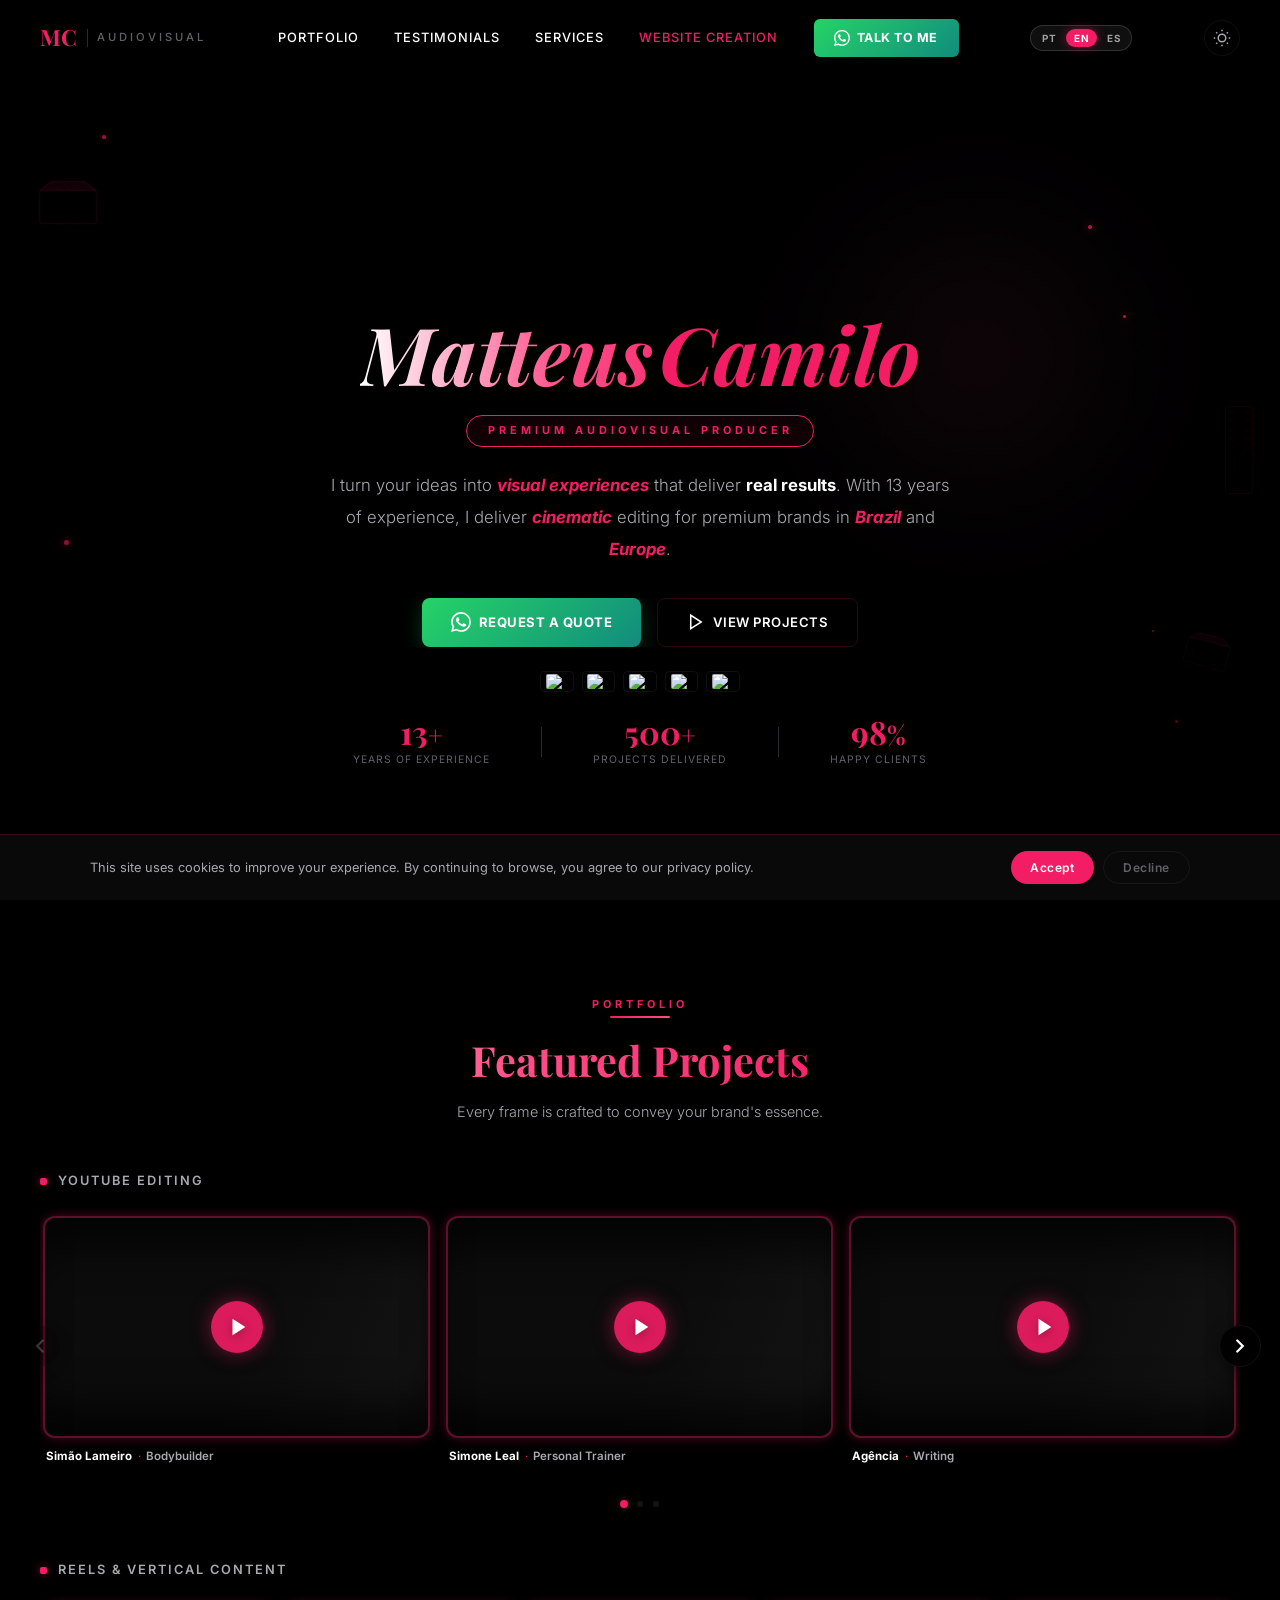
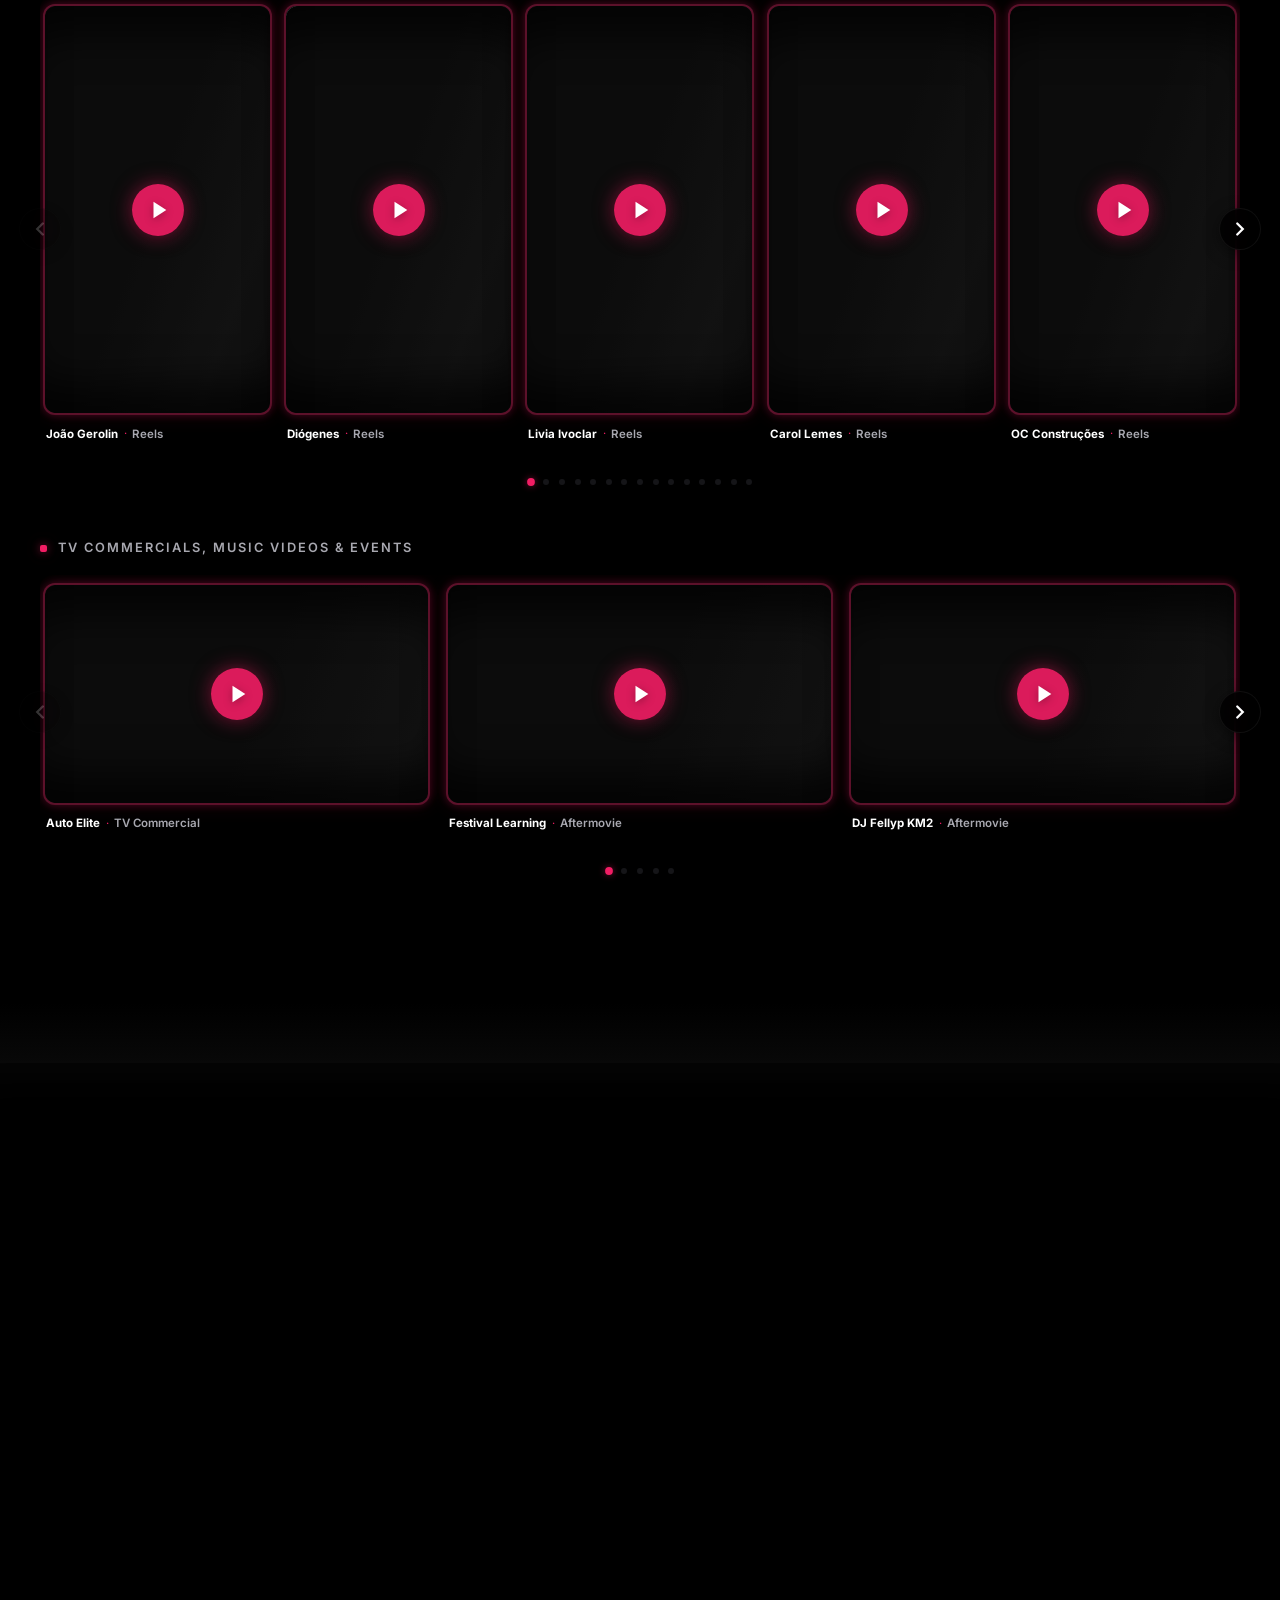
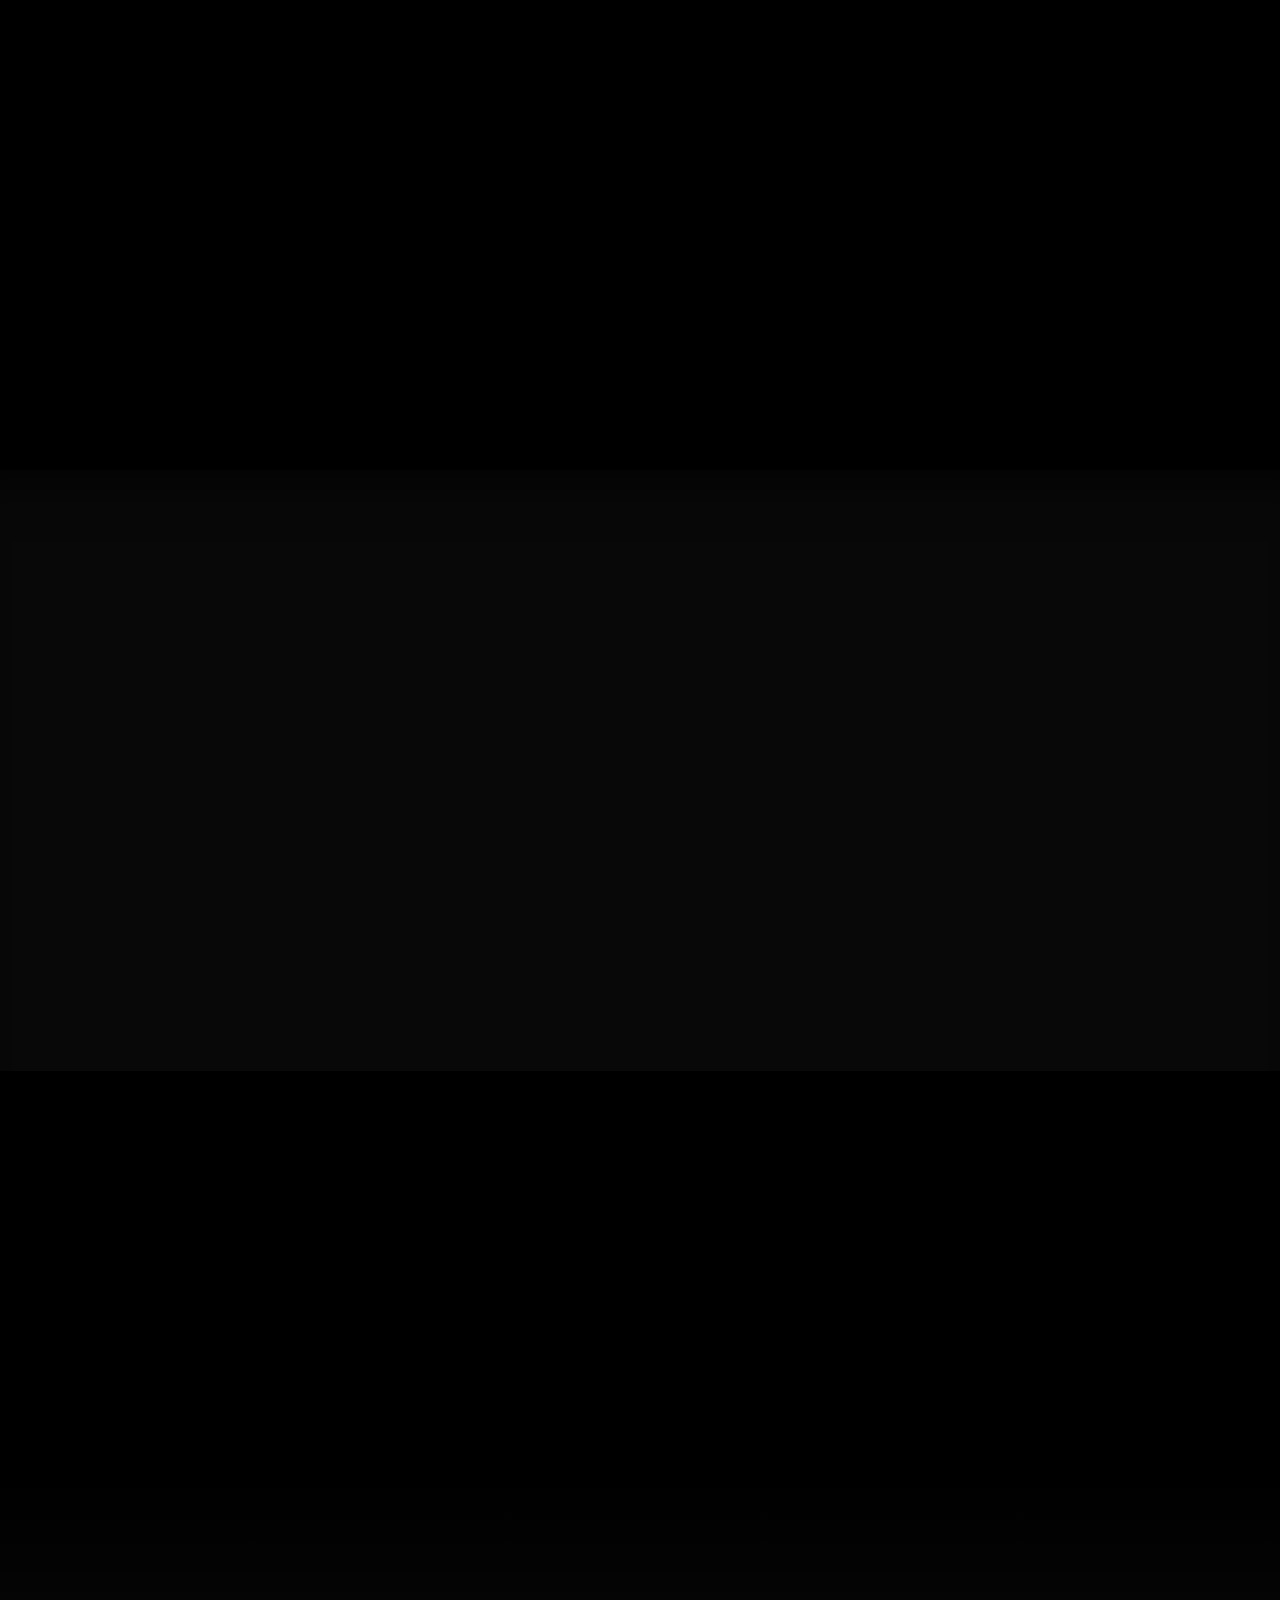
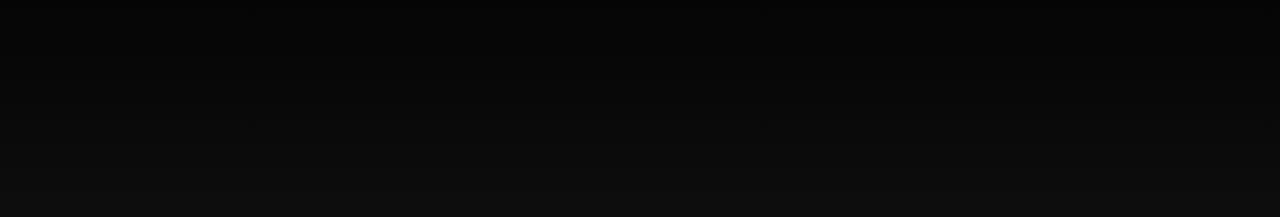
==== commit 4543f429: "Full ES internationalization + site review fixes - a11y iframes/skip links, JSON-LD cleanup, PWA man" ====
--- a/index.html
+++ b/index.html
@@ -19,8 +19,8 @@
     <meta property="og:image:type" content="image/png">
     <meta property="og:site_name" content="Matteus Camilo Audiovisual">
     <meta property="og:image" content="https://matteuscamilo.com.br/Topo-fundo-OFC.png">
-    <meta property="og:image:width" content="1920">
-    <meta property="og:image:height" content="1080">
+    <meta property="og:image:width" content="2508">
+    <meta property="og:image:height" content="923">
     <meta property="og:locale" content="pt_BR">
     <meta name="twitter:card" content="summary_large_image">
     <meta name="twitter:title" content="Contratar Editor de Vídeo Premium | Matteus Camilo">
@@ -31,12 +31,19 @@
     <link rel="apple-touch-icon" href="Topo-fundo-OFC.png">
     <link rel="manifest" href="manifest.json">
     <link rel="stylesheet" href="styles.css">
+    <noscript>
+        <style>
+            .loader{display:none!important}
+            body{overflow:auto!important}
+            .reveal,.reveal-left,.reveal-right,.reveal-scale{opacity:1!important;transform:none!important}
+            .hero-desc .word,.section-head .tag,.section-head .section-title,.section-head .section-sub,.service-card,.yt-carousel,.yt-carousel-head{opacity:1!important;transform:none!important}
+        </style>
+    </noscript>
     <link rel="preconnect" href="https://fonts.googleapis.com">
     <link rel="preconnect" href="https://fonts.gstatic.com" crossorigin>
     <link rel="dns-prefetch" href="https://flagcdn.com">
     <link rel="dns-prefetch" href="https://www.youtube.com">
     <link rel="dns-prefetch" href="https://img.youtube.com">
-    <link rel="preload" href="Topo-fundo-OFC.png" as="image">
     <link href="https://fonts.googleapis.com/css2?family=Inter:wght@300;400;500;600;700&family=Playfair+Display:ital,wght@0,400;0,700;1,400;1,700&display=swap" rel="stylesheet">
     <script type="application/ld+json">
     {
@@ -47,12 +54,6 @@
         "url": "https://matteuscamilo.com.br/",
         "telephone": "+5521964560620",
         "priceRange": "$$",
-        "aggregateRating": {
-            "@type": "AggregateRating",
-            "ratingValue": "5.0",
-            "reviewCount": "500",
-            "bestRating": "5.0"
-        },
         "address": {
             "@type": "PostalAddress",
             "addressCountry": "BR"
@@ -70,7 +71,7 @@
                 {"@type": "Offer", "itemOffered": {"@type": "Service", "name": "Eventos & Cobertura"}}
             ]
         },
-        "areaServed": ["BR", "PT", "ES", "US", "CA", "EU"]
+        "areaServed": ["BR", "PT", "ES", "US", "CA"]
     }
     </script>
     <script defer src="/_vercel/insights/script.js"></script>
@@ -153,12 +154,13 @@
                     <span data-i18n="nav.cta">Fale Comigo</span>
                 </a>
             </div>
-            <div class="lang-switch" role="group" aria-label="Idioma">
+            <div class="lang-switch" role="group" aria-label="Idioma" data-i18n-attr="aria-label|a11y.lang">
                 <button type="button" class="lang-btn" data-lang="pt" aria-pressed="false">PT</button>
                 <button type="button" class="lang-btn" data-lang="en" aria-pressed="false">EN</button>
-            </div>
-            <button class="hamburger" id="hamburger" aria-label="Menu"><span></span><span></span><span></span></button>
-            <button class="theme-toggle" id="themeToggle" aria-label="Alternar tema" aria-pressed="false">
+                <button type="button" class="lang-btn" data-lang="es" aria-pressed="false">ES</button>
+            </div>
+            <button class="hamburger" id="hamburger" aria-label="Menu" aria-expanded="false" data-i18n-attr="aria-label|a11y.menu"><span></span><span></span><span></span></button>
+            <button class="theme-toggle" id="themeToggle" aria-label="Alternar tema" aria-pressed="false" data-i18n-attr="aria-label|a11y.theme">
                 <svg class="icon-sun" width="18" height="18" viewBox="0 0 24 24" fill="none" stroke="currentColor" stroke-width="2"><circle cx="12" cy="12" r="5"/><line x1="12" y1="1" x2="12" y2="3"/><line x1="12" y1="21" x2="12" y2="23"/><line x1="4.22" y1="4.22" x2="5.64" y2="5.64"/><line x1="18.36" y1="18.36" x2="19.78" y2="19.78"/><line x1="1" y1="12" x2="3" y2="12"/><line x1="21" y1="12" x2="23" y2="12"/><line x1="4.22" y1="19.78" x2="5.64" y2="18.36"/><line x1="18.36" y1="5.64" x2="19.78" y2="4.22"/></svg>
                 <svg class="icon-moon" width="18" height="18" viewBox="0 0 24 24" fill="none" stroke="currentColor" stroke-width="2"><path d="M21 12.79A9 9 0 1111.21 3 7 7 0 0021 12.79z"/></svg>
             </button>
@@ -176,9 +178,10 @@
                 <svg width="20" height="20" viewBox="0 0 24 24" fill="currentColor"><use href="#ic-whatsapp"/></svg>
                 <span data-i18n="index.cta.btn">Chamar no WhatsApp</span>
             </a>
-            <div class="lang-switch" role="group" aria-label="Idioma">
+            <div class="lang-switch" role="group" aria-label="Idioma" data-i18n-attr="aria-label|a11y.lang">
                 <button type="button" class="lang-btn" data-lang="pt" aria-pressed="false">PT</button>
                 <button type="button" class="lang-btn" data-lang="en" aria-pressed="false">EN</button>
+                <button type="button" class="lang-btn" data-lang="es" aria-pressed="false">ES</button>
             </div>
         </div>
     </div>
@@ -186,7 +189,7 @@
     <!-- Hero -->
     <section class="hero" id="hero">
         <div class="hero-bg">
-            <img src="Topo-fundo-OFC.png" alt="Matteus Camilo - Editor de vídeo premium cinematográfico com experiência em edição profissional" class="hero-bg-img" width="1920" height="1080" fetchpriority="high" decoding="async">
+            <img src="Topo-fundo-OFC.png" alt="Matteus Camilo - Editor de vídeo premium cinematográfico com experiência em edição profissional" class="hero-bg-img" width="2508" height="923" fetchpriority="high" decoding="async">
             <div class="hero-bg-overlay"></div>
             <div class="hero-light-leak"></div>
             <div class="hero-light-leak hero-light-leak-2"></div>
@@ -244,11 +247,11 @@
                     <button class="yt-arrow yt-prev" aria-label="Anterior" data-i18n-attr="aria-label|a11y.prev"><svg width="22" height="22" viewBox="0 0 24 24" fill="none" stroke="currentColor" stroke-width="2.5" stroke-linecap="round"><polyline points="15 18 9 12 15 6"></polyline></svg></button>
                     <div class="yt-track-wrap"><div class="yt-track">
 
-                        <div class="yt-card"><div class="yt-embed"><iframe data-src="https://www.youtube.com/embed/7tFGJmgzQrw" allow="accelerometer; autoplay; clipboard-write; encrypted-media; gyroscope; picture-in-picture" allowfullscreen loading="lazy"></iframe></div><div class="yt-card-info"><span class="yt-client">Simão Lameiro</span><span class="yt-sep">·</span><h4>Fisiculturista</h4></div></div>
-                        <div class="yt-card"><div class="yt-embed"><iframe data-src="https://www.youtube.com/embed/xm2eZbHxtbM" allow="accelerometer; autoplay; clipboard-write; encrypted-media; gyroscope; picture-in-picture" allowfullscreen loading="lazy"></iframe></div><div class="yt-card-info"><span class="yt-client">Simone Leal</span><span class="yt-sep">·</span><h4>Personal Trainer</h4></div></div>
-                        <div class="yt-card"><div class="yt-embed"><iframe data-src="https://www.youtube.com/embed/HW77-7RIkEE" allow="accelerometer; autoplay; clipboard-write; encrypted-media; gyroscope; picture-in-picture" allowfullscreen loading="lazy"></iframe></div><div class="yt-card-info"><span class="yt-client">Agência</span><span class="yt-sep">·</span><h4>Escrita</h4></div></div>
-                        <div class="yt-card"><div class="yt-embed"><iframe data-src="https://www.youtube.com/embed/v3tQV0jLA3c" allow="accelerometer; autoplay; clipboard-write; encrypted-media; gyroscope; picture-in-picture" allowfullscreen loading="lazy"></iframe></div><div class="yt-card-info"><span class="yt-client">FALA MAIS!</span><span class="yt-sep">·</span><h4>Podcast</h4></div></div>
-                        <div class="yt-card"><div class="yt-embed"><iframe data-src="https://www.youtube.com/embed/qBSIhqn_MhE" allow="accelerometer; autoplay; clipboard-write; encrypted-media; gyroscope; picture-in-picture" allowfullscreen loading="lazy"></iframe></div><div class="yt-card-info"><span class="yt-client">Marcelo Mochileiro</span><span class="yt-sep">·</span><h4>Nômade Digital</h4></div></div>
+                        <div class="yt-card"><div class="yt-embed"><iframe title="Vídeo: Simão Lameiro - Fisiculturista" data-src="https://www.youtube.com/embed/7tFGJmgzQrw" allow="accelerometer; autoplay; clipboard-write; encrypted-media; gyroscope; picture-in-picture" allowfullscreen loading="lazy"></iframe></div><div class="yt-card-info"><span class="yt-client">Simão Lameiro</span><span class="yt-sep">·</span><h4>Fisiculturista</h4></div></div>
+                        <div class="yt-card"><div class="yt-embed"><iframe title="Vídeo: Simone Leal - Personal Trainer" data-src="https://www.youtube.com/embed/xm2eZbHxtbM" allow="accelerometer; autoplay; clipboard-write; encrypted-media; gyroscope; picture-in-picture" allowfullscreen loading="lazy"></iframe></div><div class="yt-card-info"><span class="yt-client">Simone Leal</span><span class="yt-sep">·</span><h4>Personal Trainer</h4></div></div>
+                        <div class="yt-card"><div class="yt-embed"><iframe title="Vídeo: Agência - Escrita" data-src="https://www.youtube.com/embed/HW77-7RIkEE" allow="accelerometer; autoplay; clipboard-write; encrypted-media; gyroscope; picture-in-picture" allowfullscreen loading="lazy"></iframe></div><div class="yt-card-info"><span class="yt-client">Agência</span><span class="yt-sep">·</span><h4>Escrita</h4></div></div>
+                        <div class="yt-card"><div class="yt-embed"><iframe title="Vídeo: FALA MAIS! - Podcast" data-src="https://www.youtube.com/embed/v3tQV0jLA3c" allow="accelerometer; autoplay; clipboard-write; encrypted-media; gyroscope; picture-in-picture" allowfullscreen loading="lazy"></iframe></div><div class="yt-card-info"><span class="yt-client">FALA MAIS!</span><span class="yt-sep">·</span><h4>Podcast</h4></div></div>
+                        <div class="yt-card"><div class="yt-embed"><iframe title="Vídeo: Marcelo Mochileiro - Nômade Digital" data-src="https://www.youtube.com/embed/qBSIhqn_MhE" allow="accelerometer; autoplay; clipboard-write; encrypted-media; gyroscope; picture-in-picture" allowfullscreen loading="lazy"></iframe></div><div class="yt-card-info"><span class="yt-client">Marcelo Mochileiro</span><span class="yt-sep">·</span><h4>Nômade Digital</h4></div></div>
                     </div></div>
                     <button class="yt-arrow yt-next" aria-label="Próximo" data-i18n-attr="aria-label|a11y.next"><svg width="22" height="22" viewBox="0 0 24 24" fill="none" stroke="currentColor" stroke-width="2.5" stroke-linecap="round"><polyline points="9 18 15 12 9 6"></polyline></svg></button>
                 </div>
@@ -260,48 +263,48 @@
                 <div class="yt-carousel-wrap">
                     <button class="yt-arrow yt-prev" aria-label="Anterior" data-i18n-attr="aria-label|a11y.prev"><svg width="22" height="22" viewBox="0 0 24 24" fill="none" stroke="currentColor" stroke-width="2.5" stroke-linecap="round"><polyline points="15 18 9 12 15 6"></polyline></svg></button>
                     <div class="yt-track-wrap"><div class="yt-track yt-track-reels">
-                        <div class="yt-card yt-card-reel"><div class="yt-embed yt-embed-reel"><iframe data-src="https://www.youtube.com/embed/c8ZPrmry6r0" allow="accelerometer; autoplay; clipboard-write; encrypted-media; gyroscope; picture-in-picture" allowfullscreen loading="lazy"></iframe></div><div class="yt-card-info"><span class="yt-client">João Gerolin</span><span class="yt-sep">·</span><h4>Reels</h4></div></div>
-                        <div class="yt-card yt-card-reel"><div class="yt-embed yt-embed-reel"><iframe data-src="https://www.youtube.com/embed/3y117Pfnyzs" allow="accelerometer; autoplay; clipboard-write; encrypted-media; gyroscope; picture-in-picture" allowfullscreen loading="lazy"></iframe></div><div class="yt-card-info"><span class="yt-client">Diógenes</span><span class="yt-sep">·</span><h4>Reels</h4></div></div>
-                        <div class="yt-card yt-card-reel"><div class="yt-embed yt-embed-reel"><iframe data-src="https://www.youtube.com/embed/R5TUYTI_UBI" allow="accelerometer; autoplay; clipboard-write; encrypted-media; gyroscope; picture-in-picture" allowfullscreen loading="lazy"></iframe></div><div class="yt-card-info"><span class="yt-client">Livia Ivoclar</span><span class="yt-sep">·</span><h4>Reels</h4></div></div>
-                        <div class="yt-card yt-card-reel"><div class="yt-embed yt-embed-reel"><iframe data-src="https://www.youtube.com/embed/UZByd2M-OmI" allow="accelerometer; autoplay; clipboard-write; encrypted-media; gyroscope; picture-in-picture" allowfullscreen loading="lazy"></iframe></div><div class="yt-card-info"><span class="yt-client">Carol Lemes</span><span class="yt-sep">·</span><h4>Reels</h4></div></div>
-                        <div class="yt-card yt-card-reel"><div class="yt-embed yt-embed-reel"><iframe data-src="https://www.youtube.com/embed/Ebo2uW34H7I" allow="accelerometer; autoplay; clipboard-write; encrypted-media; gyroscope; picture-in-picture" allowfullscreen loading="lazy"></iframe></div><div class="yt-card-info"><span class="yt-client">OC Construções</span><span class="yt-sep">·</span><h4>Reels</h4></div></div>
-                        <div class="yt-card yt-card-reel"><div class="yt-embed yt-embed-reel"><iframe data-src="https://www.youtube.com/embed/CSw2rUigHoE" allow="accelerometer; autoplay; clipboard-write; encrypted-media; gyroscope; picture-in-picture" allowfullscreen loading="lazy"></iframe></div><div class="yt-card-info"><span class="yt-client">Felipe Vargas</span><span class="yt-sep">·</span><h4>Reels</h4></div></div>
-                        <div class="yt-card yt-card-reel"><div class="yt-embed yt-embed-reel"><iframe data-src="https://www.youtube.com/embed/2MfFeebtWgE" allow="accelerometer; autoplay; clipboard-write; encrypted-media; gyroscope; picture-in-picture" allowfullscreen loading="lazy"></iframe></div><div class="yt-card-info"><span class="yt-client">Salão JM</span><span class="yt-sep">·</span><h4>Reels</h4></div></div>
-                        <div class="yt-card yt-card-reel"><div class="yt-embed yt-embed-reel"><iframe data-src="https://www.youtube.com/embed/j1wAdt60lqA" allow="accelerometer; autoplay; clipboard-write; encrypted-media; gyroscope; picture-in-picture" allowfullscreen loading="lazy"></iframe></div><div class="yt-card-info"><span class="yt-client">PK Cell</span><span class="yt-sep">·</span><h4>Reels</h4></div></div>
-                        <div class="yt-card yt-card-reel"><div class="yt-embed yt-embed-reel"><iframe data-src="https://www.youtube.com/embed/H__vorNVp2k" allow="accelerometer; autoplay; clipboard-write; encrypted-media; gyroscope; picture-in-picture" allowfullscreen loading="lazy"></iframe></div><div class="yt-card-info"><span class="yt-client">Faus Podcast</span><span class="yt-sep">·</span><h4>Reels</h4></div></div>
-                        <div class="yt-card yt-card-reel"><div class="yt-embed yt-embed-reel"><iframe data-src="https://www.youtube.com/embed/9cftGUwJrBk" allow="accelerometer; autoplay; clipboard-write; encrypted-media; gyroscope; picture-in-picture" allowfullscreen loading="lazy"></iframe></div><div class="yt-card-info"><span class="yt-client">Bruna Portugal</span><span class="yt-sep">·</span><h4>Vídeo Anúncio</h4></div></div>
-                        <div class="yt-card yt-card-reel"><div class="yt-embed yt-embed-reel"><iframe data-src="https://www.youtube.com/embed/AxlndeJB37E" allow="accelerometer; autoplay; clipboard-write; encrypted-media; gyroscope; picture-in-picture" allowfullscreen loading="lazy"></iframe></div><div class="yt-card-info"><span class="yt-client">Rafael Delascio</span><span class="yt-sep">·</span><h4>Reels & Anúncio</h4></div></div>
-                        <div class="yt-card yt-card-reel"><div class="yt-embed yt-embed-reel"><iframe data-src="https://www.youtube.com/embed/gFyygF9SsnQ" allow="accelerometer; autoplay; clipboard-write; encrypted-media; gyroscope; picture-in-picture" allowfullscreen loading="lazy"></iframe></div><div class="yt-card-info"><span class="yt-client">Rafael Thami Saito</span><span class="yt-sep">·</span><h4>Reels & Anúncio</h4></div></div>
-                        <div class="yt-card yt-card-reel"><div class="yt-embed yt-embed-reel"><iframe data-src="https://www.youtube.com/embed/_Spejf_ph5s" allow="accelerometer; autoplay; clipboard-write; encrypted-media; gyroscope; picture-in-picture" allowfullscreen loading="lazy"></iframe></div><div class="yt-card-info"><span class="yt-client">Rafael Delascio</span><span class="yt-sep">·</span><h4>Reels & Anúncio</h4></div></div>
-                        <div class="yt-card yt-card-reel"><div class="yt-embed yt-embed-reel"><iframe data-src="https://www.youtube.com/embed/47f1sSQgzkw" allow="accelerometer; autoplay; clipboard-write; encrypted-media; gyroscope; picture-in-picture" allowfullscreen loading="lazy"></iframe></div><div class="yt-card-info"><span class="yt-client">Michelle Póvoa</span><span class="yt-sep">·</span><h4>Reels & Anúncio</h4></div></div>
-                        <div class="yt-card yt-card-reel"><div class="yt-embed yt-embed-reel"><iframe data-src="https://www.youtube.com/embed/i6Vun_FQEak" allow="accelerometer; autoplay; clipboard-write; encrypted-media; gyroscope; picture-in-picture" allowfullscreen loading="lazy"></iframe></div><div class="yt-card-info"><span class="yt-client">Rafael Delascio</span><span class="yt-sep">·</span><h4>Reels & Anúncio</h4></div></div>
-                        <div class="yt-card yt-card-reel"><div class="yt-embed yt-embed-reel"><iframe data-src="https://www.youtube.com/embed/KbhO1ikzWBE" allow="accelerometer; autoplay; clipboard-write; encrypted-media; gyroscope; picture-in-picture" allowfullscreen loading="lazy"></iframe></div><div class="yt-card-info"><span class="yt-client">Rafael Delascio</span><span class="yt-sep">·</span><h4>Reels & Anúncio</h4></div></div>
-                        <div class="yt-card yt-card-reel"><div class="yt-embed yt-embed-reel"><iframe data-src="https://www.youtube.com/embed/ePudGBeuOtM" allow="accelerometer; autoplay; clipboard-write; encrypted-media; gyroscope; picture-in-picture" allowfullscreen loading="lazy"></iframe></div><div class="yt-card-info"><span class="yt-client">Rafael Delascio</span><span class="yt-sep">·</span><h4>Reels</h4></div></div>
-                        <div class="yt-card yt-card-reel"><div class="yt-embed yt-embed-reel"><iframe data-src="https://www.youtube.com/embed/2dzmDZDxxOg" allow="accelerometer; autoplay; clipboard-write; encrypted-media; gyroscope; picture-in-picture" allowfullscreen loading="lazy"></iframe></div><div class="yt-card-info"><span class="yt-client">Rinaldo Ramos</span><span class="yt-sep">·</span><h4>Reels & Anúncio</h4></div></div>
-                        <div class="yt-card yt-card-reel"><div class="yt-embed yt-embed-reel"><iframe data-src="https://www.youtube.com/embed/BjLD9RKjh7M" allow="accelerometer; autoplay; clipboard-write; encrypted-media; gyroscope; picture-in-picture" allowfullscreen loading="lazy"></iframe></div><div class="yt-card-info"><span class="yt-client">Will Grazioli</span><span class="yt-sep">·</span><h4>Reels & Anúncio</h4></div></div>
-                        <div class="yt-card yt-card-reel"><div class="yt-embed yt-embed-reel"><iframe data-src="https://www.youtube.com/embed/PfkCMsMHOvE" allow="accelerometer; autoplay; clipboard-write; encrypted-media; gyroscope; picture-in-picture" allowfullscreen loading="lazy"></iframe></div><div class="yt-card-info"><span class="yt-client">Will Grazioli</span><span class="yt-sep">·</span><h4>Reels & Anúncio</h4></div></div>
-                        <div class="yt-card yt-card-reel"><div class="yt-embed yt-embed-reel"><iframe data-src="https://www.youtube.com/embed/H2aQwtxX5p0" allow="accelerometer; autoplay; clipboard-write; encrypted-media; gyroscope; picture-in-picture" allowfullscreen loading="lazy"></iframe></div><div class="yt-card-info"><span class="yt-client">Matheus Milani</span><span class="yt-sep">·</span><h4>Reels & Anúncio</h4></div></div>
-                        <div class="yt-card yt-card-reel"><div class="yt-embed yt-embed-reel"><iframe data-src="https://www.youtube.com/embed/lkoq1ti5Il8" allow="accelerometer; autoplay; clipboard-write; encrypted-media; gyroscope; picture-in-picture" allowfullscreen loading="lazy"></iframe></div><div class="yt-card-info"><span class="yt-client">Will Grazioli</span><span class="yt-sep">·</span><h4>Reels & Anúncio</h4></div></div>
-                        <div class="yt-card yt-card-reel"><div class="yt-embed yt-embed-reel"><iframe data-src="https://www.youtube.com/embed/uAmkL3Uiu6k" allow="accelerometer; autoplay; clipboard-write; encrypted-media; gyroscope; picture-in-picture" allowfullscreen loading="lazy"></iframe></div><div class="yt-card-info"><span class="yt-client">Will Grazioli</span><span class="yt-sep">·</span><h4>Reels & Anúncio</h4></div></div>
-                        <div class="yt-card yt-card-reel"><div class="yt-embed yt-embed-reel"><iframe data-src="https://www.youtube.com/embed/P_N-PPhryuE" allow="accelerometer; autoplay; clipboard-write; encrypted-media; gyroscope; picture-in-picture" allowfullscreen loading="lazy"></iframe></div><div class="yt-card-info"><span class="yt-client">Will Grazioli</span><span class="yt-sep">·</span><h4>Reels & Anúncio</h4></div></div>
-                        <div class="yt-card yt-card-reel"><div class="yt-embed yt-embed-reel"><iframe data-src="https://www.youtube.com/embed/YvhSbKwVOh8" allow="accelerometer; autoplay; clipboard-write; encrypted-media; gyroscope; picture-in-picture" allowfullscreen loading="lazy"></iframe></div><div class="yt-card-info"><span class="yt-client">Will Grazioli</span><span class="yt-sep">·</span><h4>Reels & Anúncio</h4></div></div>
-                        <div class="yt-card yt-card-reel"><div class="yt-embed yt-embed-reel"><iframe data-src="https://www.youtube.com/embed/bEJelsMqmDE" allow="accelerometer; autoplay; clipboard-write; encrypted-media; gyroscope; picture-in-picture" allowfullscreen loading="lazy"></iframe></div><div class="yt-card-info"><span class="yt-client">Will Grazioli</span><span class="yt-sep">·</span><h4>Reels & Anúncio</h4></div></div>
-                        <div class="yt-card yt-card-reel"><div class="yt-embed yt-embed-reel"><iframe data-src="https://www.youtube.com/embed/k8_usCpl5tY" allow="accelerometer; autoplay; clipboard-write; encrypted-media; gyroscope; picture-in-picture" allowfullscreen loading="lazy"></iframe></div><div class="yt-card-info"><span class="yt-client">Rinaldo Ramos</span><span class="yt-sep">·</span><h4>Reels Anúncio</h4></div></div>
-                        <div class="yt-card yt-card-reel"><div class="yt-embed yt-embed-reel"><iframe data-src="https://www.youtube.com/embed/ncIqoWYv08M" allow="accelerometer; autoplay; clipboard-write; encrypted-media; gyroscope; picture-in-picture" allowfullscreen loading="lazy"></iframe></div><div class="yt-card-info"><span class="yt-client">Simone Leal</span><span class="yt-sep">·</span><h4>Reels & Anúncios</h4></div></div>
-                        <div class="yt-card yt-card-reel"><div class="yt-embed yt-embed-reel"><iframe data-src="https://www.youtube.com/embed/35H3cPmgftM" allow="accelerometer; autoplay; clipboard-write; encrypted-media; gyroscope; picture-in-picture" allowfullscreen loading="lazy"></iframe></div><div class="yt-card-info"><span class="yt-client">Faus Soluções</span><span class="yt-sep">·</span><h4>Reels & Anúncios</h4></div></div>
-                        <div class="yt-card yt-card-reel"><div class="yt-embed yt-embed-reel"><iframe data-src="https://www.youtube.com/embed/fGI00S097ew" allow="accelerometer; autoplay; clipboard-write; encrypted-media; gyroscope; picture-in-picture" allowfullscreen loading="lazy"></iframe></div><div class="yt-card-info"><span class="yt-client">Ortho Premium</span><span class="yt-sep">·</span><h4>Reels & Anúncios</h4></div></div>
-                        <div class="yt-card yt-card-reel"><div class="yt-embed yt-embed-reel"><iframe data-src="https://www.youtube.com/embed/NRdbgdg3Muc" allow="accelerometer; autoplay; clipboard-write; encrypted-media; gyroscope; picture-in-picture" allowfullscreen loading="lazy"></iframe></div><div class="yt-card-info"><span class="yt-client">Faus Soluções</span><span class="yt-sep">·</span><h4>Reels & Anúncios</h4></div></div>
-                        <div class="yt-card yt-card-reel"><div class="yt-embed yt-embed-reel"><iframe data-src="https://www.youtube.com/embed/nhfLumKKxJI" allow="accelerometer; autoplay; clipboard-write; encrypted-media; gyroscope; picture-in-picture" allowfullscreen loading="lazy"></iframe></div><div class="yt-card-info"><span class="yt-client">Faus Soluções</span><span class="yt-sep">·</span><h4>Reels & Anúncios</h4></div></div>
-                        <div class="yt-card yt-card-reel"><div class="yt-embed yt-embed-reel"><iframe data-src="https://www.youtube.com/embed/Rjs0MN0E-K0" allow="accelerometer; autoplay; clipboard-write; encrypted-media; gyroscope; picture-in-picture" allowfullscreen loading="lazy"></iframe></div><div class="yt-card-info"><span class="yt-client">Simone Leal</span><span class="yt-sep">·</span><h4>Reels</h4></div></div>
-                        <div class="yt-card yt-card-reel"><div class="yt-embed yt-embed-reel"><iframe data-src="https://www.youtube.com/embed/PiuoEKAuwjo" allow="accelerometer; autoplay; clipboard-write; encrypted-media; gyroscope; picture-in-picture" allowfullscreen loading="lazy"></iframe></div><div class="yt-card-info"><span class="yt-client">Simone Leal</span><span class="yt-sep">·</span><h4>Reels</h4></div></div>
-                        <div class="yt-card yt-card-reel"><div class="yt-embed yt-embed-reel"><iframe data-src="https://www.youtube.com/embed/gITeKdjxAfM" allow="accelerometer; autoplay; clipboard-write; encrypted-media; gyroscope; picture-in-picture" allowfullscreen loading="lazy"></iframe></div><div class="yt-card-info"><span class="yt-client">Simone Leal</span><span class="yt-sep">·</span><h4>Reels</h4></div></div>
-                        <div class="yt-card yt-card-reel"><div class="yt-embed yt-embed-reel"><iframe data-src="https://www.youtube.com/embed/B1YC73AVFJ4" allow="accelerometer; autoplay; clipboard-write; encrypted-media; gyroscope; picture-in-picture" allowfullscreen loading="lazy"></iframe></div><div class="yt-card-info"><span class="yt-client">Anne e Rodrigo</span><span class="yt-sep">·</span><h4>Anúncio Chá Reveal</h4></div></div>
-                        <div class="yt-card yt-card-reel"><div class="yt-embed yt-embed-reel"><iframe data-src="https://www.youtube.com/embed/JUZGQ5ib2p4" allow="accelerometer; autoplay; clipboard-write; encrypted-media; gyroscope; picture-in-picture" allowfullscreen loading="lazy"></iframe></div><div class="yt-card-info"><span class="yt-client">Faus Soluções</span><span class="yt-sep">·</span><h4>Institucional</h4></div></div>
-                        <div class="yt-card yt-card-reel"><div class="yt-embed yt-embed-reel"><iframe data-src="https://www.youtube.com/embed/D5rnuZa6rOQ" allow="accelerometer; autoplay; clipboard-write; encrypted-media; gyroscope; picture-in-picture" allowfullscreen loading="lazy"></iframe></div><div class="yt-card-info"><span class="yt-client">Diógenes</span><span class="yt-sep">·</span><h4>Vídeo Anúncio</h4></div></div>
-                        <div class="yt-card yt-card-reel"><div class="yt-embed yt-embed-reel"><iframe data-src="https://www.youtube.com/embed/_jZWeMhOmWE" allow="accelerometer; autoplay; clipboard-write; encrypted-media; gyroscope; picture-in-picture" allowfullscreen loading="lazy"></iframe></div><div class="yt-card-info"><span class="yt-client">Ortho Premium</span><span class="yt-sep">·</span><h4>Institucional</h4></div></div>
-                        <div class="yt-card yt-card-reel"><div class="yt-embed yt-embed-reel"><iframe data-src="https://www.youtube.com/embed/Dc37FlV0eKE" allow="accelerometer; autoplay; clipboard-write; encrypted-media; gyroscope; picture-in-picture" allowfullscreen loading="lazy"></iframe></div><div class="yt-card-info"><span class="yt-client">Faus Soluções</span><span class="yt-sep">·</span><h4>Institucional</h4></div></div>
-                        <div class="yt-card yt-card-reel"><div class="yt-embed yt-embed-reel"><iframe data-src="https://www.youtube.com/embed/wqgOJRVcv8U" allow="accelerometer; autoplay; clipboard-write; encrypted-media; gyroscope; picture-in-picture" allowfullscreen loading="lazy"></iframe></div><div class="yt-card-info"><span class="yt-client">Faus Soluções</span><span class="yt-sep">·</span><h4>Institucional</h4></div></div>
-                        <div class="yt-card yt-card-reel"><div class="yt-embed yt-embed-reel"><iframe data-src="https://www.youtube.com/embed/Dq38QqgneBs" allow="accelerometer; autoplay; clipboard-write; encrypted-media; gyroscope; picture-in-picture" allowfullscreen loading="lazy"></iframe></div><div class="yt-card-info"><span class="yt-client">Ortho Premium</span><span class="yt-sep">·</span><h4>Institucional</h4></div></div>
+                        <div class="yt-card yt-card-reel"><div class="yt-embed yt-embed-reel"><iframe title="Vídeo: João Gerolin - Reels" data-src="https://www.youtube.com/embed/c8ZPrmry6r0" allow="accelerometer; autoplay; clipboard-write; encrypted-media; gyroscope; picture-in-picture" allowfullscreen loading="lazy"></iframe></div><div class="yt-card-info"><span class="yt-client">João Gerolin</span><span class="yt-sep">·</span><h4>Reels</h4></div></div>
+                        <div class="yt-card yt-card-reel"><div class="yt-embed yt-embed-reel"><iframe title="Vídeo: Diógenes - Reels" data-src="https://www.youtube.com/embed/3y117Pfnyzs" allow="accelerometer; autoplay; clipboard-write; encrypted-media; gyroscope; picture-in-picture" allowfullscreen loading="lazy"></iframe></div><div class="yt-card-info"><span class="yt-client">Diógenes</span><span class="yt-sep">·</span><h4>Reels</h4></div></div>
+                        <div class="yt-card yt-card-reel"><div class="yt-embed yt-embed-reel"><iframe title="Vídeo: Livia Ivoclar - Reels" data-src="https://www.youtube.com/embed/R5TUYTI_UBI" allow="accelerometer; autoplay; clipboard-write; encrypted-media; gyroscope; picture-in-picture" allowfullscreen loading="lazy"></iframe></div><div class="yt-card-info"><span class="yt-client">Livia Ivoclar</span><span class="yt-sep">·</span><h4>Reels</h4></div></div>
+                        <div class="yt-card yt-card-reel"><div class="yt-embed yt-embed-reel"><iframe title="Vídeo: Carol Lemes - Reels" data-src="https://www.youtube.com/embed/UZByd2M-OmI" allow="accelerometer; autoplay; clipboard-write; encrypted-media; gyroscope; picture-in-picture" allowfullscreen loading="lazy"></iframe></div><div class="yt-card-info"><span class="yt-client">Carol Lemes</span><span class="yt-sep">·</span><h4>Reels</h4></div></div>
+                        <div class="yt-card yt-card-reel"><div class="yt-embed yt-embed-reel"><iframe title="Vídeo: OC Construções - Reels" data-src="https://www.youtube.com/embed/Ebo2uW34H7I" allow="accelerometer; autoplay; clipboard-write; encrypted-media; gyroscope; picture-in-picture" allowfullscreen loading="lazy"></iframe></div><div class="yt-card-info"><span class="yt-client">OC Construções</span><span class="yt-sep">·</span><h4>Reels</h4></div></div>
+                        <div class="yt-card yt-card-reel"><div class="yt-embed yt-embed-reel"><iframe title="Vídeo: Felipe Vargas - Reels" data-src="https://www.youtube.com/embed/CSw2rUigHoE" allow="accelerometer; autoplay; clipboard-write; encrypted-media; gyroscope; picture-in-picture" allowfullscreen loading="lazy"></iframe></div><div class="yt-card-info"><span class="yt-client">Felipe Vargas</span><span class="yt-sep">·</span><h4>Reels</h4></div></div>
+                        <div class="yt-card yt-card-reel"><div class="yt-embed yt-embed-reel"><iframe title="Vídeo: Salão JM - Reels" data-src="https://www.youtube.com/embed/2MfFeebtWgE" allow="accelerometer; autoplay; clipboard-write; encrypted-media; gyroscope; picture-in-picture" allowfullscreen loading="lazy"></iframe></div><div class="yt-card-info"><span class="yt-client">Salão JM</span><span class="yt-sep">·</span><h4>Reels</h4></div></div>
+                        <div class="yt-card yt-card-reel"><div class="yt-embed yt-embed-reel"><iframe title="Vídeo: PK Cell - Reels" data-src="https://www.youtube.com/embed/j1wAdt60lqA" allow="accelerometer; autoplay; clipboard-write; encrypted-media; gyroscope; picture-in-picture" allowfullscreen loading="lazy"></iframe></div><div class="yt-card-info"><span class="yt-client">PK Cell</span><span class="yt-sep">·</span><h4>Reels</h4></div></div>
+                        <div class="yt-card yt-card-reel"><div class="yt-embed yt-embed-reel"><iframe title="Vídeo: Faus Podcast - Reels" data-src="https://www.youtube.com/embed/H__vorNVp2k" allow="accelerometer; autoplay; clipboard-write; encrypted-media; gyroscope; picture-in-picture" allowfullscreen loading="lazy"></iframe></div><div class="yt-card-info"><span class="yt-client">Faus Podcast</span><span class="yt-sep">·</span><h4>Reels</h4></div></div>
+                        <div class="yt-card yt-card-reel"><div class="yt-embed yt-embed-reel"><iframe title="Vídeo: Bruna Portugal - Vídeo Anúncio" data-src="https://www.youtube.com/embed/9cftGUwJrBk" allow="accelerometer; autoplay; clipboard-write; encrypted-media; gyroscope; picture-in-picture" allowfullscreen loading="lazy"></iframe></div><div class="yt-card-info"><span class="yt-client">Bruna Portugal</span><span class="yt-sep">·</span><h4>Vídeo Anúncio</h4></div></div>
+                        <div class="yt-card yt-card-reel"><div class="yt-embed yt-embed-reel"><iframe title="Vídeo: Rafael Delascio - Reels & Anúncio" data-src="https://www.youtube.com/embed/AxlndeJB37E" allow="accelerometer; autoplay; clipboard-write; encrypted-media; gyroscope; picture-in-picture" allowfullscreen loading="lazy"></iframe></div><div class="yt-card-info"><span class="yt-client">Rafael Delascio</span><span class="yt-sep">·</span><h4>Reels & Anúncio</h4></div></div>
+                        <div class="yt-card yt-card-reel"><div class="yt-embed yt-embed-reel"><iframe title="Vídeo: Rafael Thami Saito - Reels & Anúncio" data-src="https://www.youtube.com/embed/gFyygF9SsnQ" allow="accelerometer; autoplay; clipboard-write; encrypted-media; gyroscope; picture-in-picture" allowfullscreen loading="lazy"></iframe></div><div class="yt-card-info"><span class="yt-client">Rafael Thami Saito</span><span class="yt-sep">·</span><h4>Reels & Anúncio</h4></div></div>
+                        <div class="yt-card yt-card-reel"><div class="yt-embed yt-embed-reel"><iframe title="Vídeo: Rafael Delascio - Reels & Anúncio" data-src="https://www.youtube.com/embed/_Spejf_ph5s" allow="accelerometer; autoplay; clipboard-write; encrypted-media; gyroscope; picture-in-picture" allowfullscreen loading="lazy"></iframe></div><div class="yt-card-info"><span class="yt-client">Rafael Delascio</span><span class="yt-sep">·</span><h4>Reels & Anúncio</h4></div></div>
+                        <div class="yt-card yt-card-reel"><div class="yt-embed yt-embed-reel"><iframe title="Vídeo: Michelle Póvoa - Reels & Anúncio" data-src="https://www.youtube.com/embed/47f1sSQgzkw" allow="accelerometer; autoplay; clipboard-write; encrypted-media; gyroscope; picture-in-picture" allowfullscreen loading="lazy"></iframe></div><div class="yt-card-info"><span class="yt-client">Michelle Póvoa</span><span class="yt-sep">·</span><h4>Reels & Anúncio</h4></div></div>
+                        <div class="yt-card yt-card-reel"><div class="yt-embed yt-embed-reel"><iframe title="Vídeo: Rafael Delascio - Reels & Anúncio" data-src="https://www.youtube.com/embed/i6Vun_FQEak" allow="accelerometer; autoplay; clipboard-write; encrypted-media; gyroscope; picture-in-picture" allowfullscreen loading="lazy"></iframe></div><div class="yt-card-info"><span class="yt-client">Rafael Delascio</span><span class="yt-sep">·</span><h4>Reels & Anúncio</h4></div></div>
+                        <div class="yt-card yt-card-reel"><div class="yt-embed yt-embed-reel"><iframe title="Vídeo: Rafael Delascio - Reels & Anúncio" data-src="https://www.youtube.com/embed/KbhO1ikzWBE" allow="accelerometer; autoplay; clipboard-write; encrypted-media; gyroscope; picture-in-picture" allowfullscreen loading="lazy"></iframe></div><div class="yt-card-info"><span class="yt-client">Rafael Delascio</span><span class="yt-sep">·</span><h4>Reels & Anúncio</h4></div></div>
+                        <div class="yt-card yt-card-reel"><div class="yt-embed yt-embed-reel"><iframe title="Vídeo: Rafael Delascio - Reels" data-src="https://www.youtube.com/embed/ePudGBeuOtM" allow="accelerometer; autoplay; clipboard-write; encrypted-media; gyroscope; picture-in-picture" allowfullscreen loading="lazy"></iframe></div><div class="yt-card-info"><span class="yt-client">Rafael Delascio</span><span class="yt-sep">·</span><h4>Reels</h4></div></div>
+                        <div class="yt-card yt-card-reel"><div class="yt-embed yt-embed-reel"><iframe title="Vídeo: Rinaldo Ramos - Reels & Anúncio" data-src="https://www.youtube.com/embed/2dzmDZDxxOg" allow="accelerometer; autoplay; clipboard-write; encrypted-media; gyroscope; picture-in-picture" allowfullscreen loading="lazy"></iframe></div><div class="yt-card-info"><span class="yt-client">Rinaldo Ramos</span><span class="yt-sep">·</span><h4>Reels & Anúncio</h4></div></div>
+                        <div class="yt-card yt-card-reel"><div class="yt-embed yt-embed-reel"><iframe title="Vídeo: Will Grazioli - Reels & Anúncio" data-src="https://www.youtube.com/embed/BjLD9RKjh7M" allow="accelerometer; autoplay; clipboard-write; encrypted-media; gyroscope; picture-in-picture" allowfullscreen loading="lazy"></iframe></div><div class="yt-card-info"><span class="yt-client">Will Grazioli</span><span class="yt-sep">·</span><h4>Reels & Anúncio</h4></div></div>
+                        <div class="yt-card yt-card-reel"><div class="yt-embed yt-embed-reel"><iframe title="Vídeo: Will Grazioli - Reels & Anúncio" data-src="https://www.youtube.com/embed/PfkCMsMHOvE" allow="accelerometer; autoplay; clipboard-write; encrypted-media; gyroscope; picture-in-picture" allowfullscreen loading="lazy"></iframe></div><div class="yt-card-info"><span class="yt-client">Will Grazioli</span><span class="yt-sep">·</span><h4>Reels & Anúncio</h4></div></div>
+                        <div class="yt-card yt-card-reel"><div class="yt-embed yt-embed-reel"><iframe title="Vídeo: Matheus Milani - Reels & Anúncio" data-src="https://www.youtube.com/embed/H2aQwtxX5p0" allow="accelerometer; autoplay; clipboard-write; encrypted-media; gyroscope; picture-in-picture" allowfullscreen loading="lazy"></iframe></div><div class="yt-card-info"><span class="yt-client">Matheus Milani</span><span class="yt-sep">·</span><h4>Reels & Anúncio</h4></div></div>
+                        <div class="yt-card yt-card-reel"><div class="yt-embed yt-embed-reel"><iframe title="Vídeo: Will Grazioli - Reels & Anúncio" data-src="https://www.youtube.com/embed/lkoq1ti5Il8" allow="accelerometer; autoplay; clipboard-write; encrypted-media; gyroscope; picture-in-picture" allowfullscreen loading="lazy"></iframe></div><div class="yt-card-info"><span class="yt-client">Will Grazioli</span><span class="yt-sep">·</span><h4>Reels & Anúncio</h4></div></div>
+                        <div class="yt-card yt-card-reel"><div class="yt-embed yt-embed-reel"><iframe title="Vídeo: Will Grazioli - Reels & Anúncio" data-src="https://www.youtube.com/embed/uAmkL3Uiu6k" allow="accelerometer; autoplay; clipboard-write; encrypted-media; gyroscope; picture-in-picture" allowfullscreen loading="lazy"></iframe></div><div class="yt-card-info"><span class="yt-client">Will Grazioli</span><span class="yt-sep">·</span><h4>Reels & Anúncio</h4></div></div>
+                        <div class="yt-card yt-card-reel"><div class="yt-embed yt-embed-reel"><iframe title="Vídeo: Will Grazioli - Reels & Anúncio" data-src="https://www.youtube.com/embed/P_N-PPhryuE" allow="accelerometer; autoplay; clipboard-write; encrypted-media; gyroscope; picture-in-picture" allowfullscreen loading="lazy"></iframe></div><div class="yt-card-info"><span class="yt-client">Will Grazioli</span><span class="yt-sep">·</span><h4>Reels & Anúncio</h4></div></div>
+                        <div class="yt-card yt-card-reel"><div class="yt-embed yt-embed-reel"><iframe title="Vídeo: Will Grazioli - Reels & Anúncio" data-src="https://www.youtube.com/embed/YvhSbKwVOh8" allow="accelerometer; autoplay; clipboard-write; encrypted-media; gyroscope; picture-in-picture" allowfullscreen loading="lazy"></iframe></div><div class="yt-card-info"><span class="yt-client">Will Grazioli</span><span class="yt-sep">·</span><h4>Reels & Anúncio</h4></div></div>
+                        <div class="yt-card yt-card-reel"><div class="yt-embed yt-embed-reel"><iframe title="Vídeo: Will Grazioli - Reels & Anúncio" data-src="https://www.youtube.com/embed/bEJelsMqmDE" allow="accelerometer; autoplay; clipboard-write; encrypted-media; gyroscope; picture-in-picture" allowfullscreen loading="lazy"></iframe></div><div class="yt-card-info"><span class="yt-client">Will Grazioli</span><span class="yt-sep">·</span><h4>Reels & Anúncio</h4></div></div>
+                        <div class="yt-card yt-card-reel"><div class="yt-embed yt-embed-reel"><iframe title="Vídeo: Rinaldo Ramos - Reels Anúncio" data-src="https://www.youtube.com/embed/k8_usCpl5tY" allow="accelerometer; autoplay; clipboard-write; encrypted-media; gyroscope; picture-in-picture" allowfullscreen loading="lazy"></iframe></div><div class="yt-card-info"><span class="yt-client">Rinaldo Ramos</span><span class="yt-sep">·</span><h4>Reels Anúncio</h4></div></div>
+                        <div class="yt-card yt-card-reel"><div class="yt-embed yt-embed-reel"><iframe title="Vídeo: Simone Leal - Reels & Anúncios" data-src="https://www.youtube.com/embed/ncIqoWYv08M" allow="accelerometer; autoplay; clipboard-write; encrypted-media; gyroscope; picture-in-picture" allowfullscreen loading="lazy"></iframe></div><div class="yt-card-info"><span class="yt-client">Simone Leal</span><span class="yt-sep">·</span><h4>Reels & Anúncios</h4></div></div>
+                        <div class="yt-card yt-card-reel"><div class="yt-embed yt-embed-reel"><iframe title="Vídeo: Faus Soluções - Reels & Anúncios" data-src="https://www.youtube.com/embed/35H3cPmgftM" allow="accelerometer; autoplay; clipboard-write; encrypted-media; gyroscope; picture-in-picture" allowfullscreen loading="lazy"></iframe></div><div class="yt-card-info"><span class="yt-client">Faus Soluções</span><span class="yt-sep">·</span><h4>Reels & Anúncios</h4></div></div>
+                        <div class="yt-card yt-card-reel"><div class="yt-embed yt-embed-reel"><iframe title="Vídeo: Ortho Premium - Reels & Anúncios" data-src="https://www.youtube.com/embed/fGI00S097ew" allow="accelerometer; autoplay; clipboard-write; encrypted-media; gyroscope; picture-in-picture" allowfullscreen loading="lazy"></iframe></div><div class="yt-card-info"><span class="yt-client">Ortho Premium</span><span class="yt-sep">·</span><h4>Reels & Anúncios</h4></div></div>
+                        <div class="yt-card yt-card-reel"><div class="yt-embed yt-embed-reel"><iframe title="Vídeo: Faus Soluções - Reels & Anúncios" data-src="https://www.youtube.com/embed/NRdbgdg3Muc" allow="accelerometer; autoplay; clipboard-write; encrypted-media; gyroscope; picture-in-picture" allowfullscreen loading="lazy"></iframe></div><div class="yt-card-info"><span class="yt-client">Faus Soluções</span><span class="yt-sep">·</span><h4>Reels & Anúncios</h4></div></div>
+                        <div class="yt-card yt-card-reel"><div class="yt-embed yt-embed-reel"><iframe title="Vídeo: Faus Soluções - Reels & Anúncios" data-src="https://www.youtube.com/embed/nhfLumKKxJI" allow="accelerometer; autoplay; clipboard-write; encrypted-media; gyroscope; picture-in-picture" allowfullscreen loading="lazy"></iframe></div><div class="yt-card-info"><span class="yt-client">Faus Soluções</span><span class="yt-sep">·</span><h4>Reels & Anúncios</h4></div></div>
+                        <div class="yt-card yt-card-reel"><div class="yt-embed yt-embed-reel"><iframe title="Vídeo: Simone Leal - Reels" data-src="https://www.youtube.com/embed/Rjs0MN0E-K0" allow="accelerometer; autoplay; clipboard-write; encrypted-media; gyroscope; picture-in-picture" allowfullscreen loading="lazy"></iframe></div><div class="yt-card-info"><span class="yt-client">Simone Leal</span><span class="yt-sep">·</span><h4>Reels</h4></div></div>
+                        <div class="yt-card yt-card-reel"><div class="yt-embed yt-embed-reel"><iframe title="Vídeo: Simone Leal - Reels" data-src="https://www.youtube.com/embed/PiuoEKAuwjo" allow="accelerometer; autoplay; clipboard-write; encrypted-media; gyroscope; picture-in-picture" allowfullscreen loading="lazy"></iframe></div><div class="yt-card-info"><span class="yt-client">Simone Leal</span><span class="yt-sep">·</span><h4>Reels</h4></div></div>
+                        <div class="yt-card yt-card-reel"><div class="yt-embed yt-embed-reel"><iframe title="Vídeo: Simone Leal - Reels" data-src="https://www.youtube.com/embed/gITeKdjxAfM" allow="accelerometer; autoplay; clipboard-write; encrypted-media; gyroscope; picture-in-picture" allowfullscreen loading="lazy"></iframe></div><div class="yt-card-info"><span class="yt-client">Simone Leal</span><span class="yt-sep">·</span><h4>Reels</h4></div></div>
+                        <div class="yt-card yt-card-reel"><div class="yt-embed yt-embed-reel"><iframe title="Vídeo: Anne e Rodrigo - Anúncio Chá Reveal" data-src="https://www.youtube.com/embed/B1YC73AVFJ4" allow="accelerometer; autoplay; clipboard-write; encrypted-media; gyroscope; picture-in-picture" allowfullscreen loading="lazy"></iframe></div><div class="yt-card-info"><span class="yt-client">Anne e Rodrigo</span><span class="yt-sep">·</span><h4>Anúncio Chá Reveal</h4></div></div>
+                        <div class="yt-card yt-card-reel"><div class="yt-embed yt-embed-reel"><iframe title="Vídeo: Faus Soluções - Institucional" data-src="https://www.youtube.com/embed/JUZGQ5ib2p4" allow="accelerometer; autoplay; clipboard-write; encrypted-media; gyroscope; picture-in-picture" allowfullscreen loading="lazy"></iframe></div><div class="yt-card-info"><span class="yt-client">Faus Soluções</span><span class="yt-sep">·</span><h4>Institucional</h4></div></div>
+                        <div class="yt-card yt-card-reel"><div class="yt-embed yt-embed-reel"><iframe title="Vídeo: Diógenes - Vídeo Anúncio" data-src="https://www.youtube.com/embed/D5rnuZa6rOQ" allow="accelerometer; autoplay; clipboard-write; encrypted-media; gyroscope; picture-in-picture" allowfullscreen loading="lazy"></iframe></div><div class="yt-card-info"><span class="yt-client">Diógenes</span><span class="yt-sep">·</span><h4>Vídeo Anúncio</h4></div></div>
+                        <div class="yt-card yt-card-reel"><div class="yt-embed yt-embed-reel"><iframe title="Vídeo: Ortho Premium - Institucional" data-src="https://www.youtube.com/embed/_jZWeMhOmWE" allow="accelerometer; autoplay; clipboard-write; encrypted-media; gyroscope; picture-in-picture" allowfullscreen loading="lazy"></iframe></div><div class="yt-card-info"><span class="yt-client">Ortho Premium</span><span class="yt-sep">·</span><h4>Institucional</h4></div></div>
+                        <div class="yt-card yt-card-reel"><div class="yt-embed yt-embed-reel"><iframe title="Vídeo: Faus Soluções - Institucional" data-src="https://www.youtube.com/embed/Dc37FlV0eKE" allow="accelerometer; autoplay; clipboard-write; encrypted-media; gyroscope; picture-in-picture" allowfullscreen loading="lazy"></iframe></div><div class="yt-card-info"><span class="yt-client">Faus Soluções</span><span class="yt-sep">·</span><h4>Institucional</h4></div></div>
+                        <div class="yt-card yt-card-reel"><div class="yt-embed yt-embed-reel"><iframe title="Vídeo: Faus Soluções - Institucional" data-src="https://www.youtube.com/embed/wqgOJRVcv8U" allow="accelerometer; autoplay; clipboard-write; encrypted-media; gyroscope; picture-in-picture" allowfullscreen loading="lazy"></iframe></div><div class="yt-card-info"><span class="yt-client">Faus Soluções</span><span class="yt-sep">·</span><h4>Institucional</h4></div></div>
+                        <div class="yt-card yt-card-reel"><div class="yt-embed yt-embed-reel"><iframe title="Vídeo: Ortho Premium - Institucional" data-src="https://www.youtube.com/embed/Dq38QqgneBs" allow="accelerometer; autoplay; clipboard-write; encrypted-media; gyroscope; picture-in-picture" allowfullscreen loading="lazy"></iframe></div><div class="yt-card-info"><span class="yt-client">Ortho Premium</span><span class="yt-sep">·</span><h4>Institucional</h4></div></div>
                     </div></div>
                     <button class="yt-arrow yt-next" aria-label="Próximo" data-i18n-attr="aria-label|a11y.next"><svg width="22" height="22" viewBox="0 0 24 24" fill="none" stroke="currentColor" stroke-width="2.5" stroke-linecap="round"><polyline points="9 18 15 12 9 6"></polyline></svg></button>
                 </div>
@@ -313,15 +316,15 @@
                 <div class="yt-carousel-wrap">
                     <button class="yt-arrow yt-prev" aria-label="Anterior" data-i18n-attr="aria-label|a11y.prev"><svg width="22" height="22" viewBox="0 0 24 24" fill="none" stroke="currentColor" stroke-width="2.5" stroke-linecap="round"><polyline points="15 18 9 12 15 6"></polyline></svg></button>
                     <div class="yt-track-wrap"><div class="yt-track">
-                        <div class="yt-card"><div class="yt-embed"><iframe data-src="https://www.youtube.com/embed/FFGPFVUb2-U" allow="accelerometer; autoplay; clipboard-write; encrypted-media; gyroscope; picture-in-picture" allowfullscreen loading="lazy"></iframe></div><div class="yt-card-info"><span class="yt-client">Auto Elite</span><span class="yt-sep">·</span><h4>Comercial de TV</h4></div></div>
-
-                        <div class="yt-card"><div class="yt-embed"><iframe data-src="https://www.youtube.com/embed/i6lxnoFio18" allow="accelerometer; autoplay; clipboard-write; encrypted-media; gyroscope; picture-in-picture" allowfullscreen loading="lazy"></iframe></div><div class="yt-card-info"><span class="yt-client">Festival Learning</span><span class="yt-sep">·</span><h4>Aftermovie</h4></div></div>
-                        <div class="yt-card"><div class="yt-embed"><iframe data-src="https://www.youtube.com/embed/27GLOrkP-zY" allow="accelerometer; autoplay; clipboard-write; encrypted-media; gyroscope; picture-in-picture" allowfullscreen loading="lazy"></iframe></div><div class="yt-card-info"><span class="yt-client">DJ Fellyp KM2</span><span class="yt-sep">·</span><h4>Aftermovie</h4></div></div>
-
-                        <div class="yt-card"><div class="yt-embed"><iframe data-src="https://www.youtube.com/embed/Z1huG9H3xKk" allow="accelerometer; autoplay; clipboard-write; encrypted-media; gyroscope; picture-in-picture" allowfullscreen loading="lazy"></iframe></div><div class="yt-card-info"><span class="yt-client">Protagonize</span><span class="yt-sep">·</span><h4>Palestra</h4></div></div>
-                        <div class="yt-card"><div class="yt-embed"><iframe data-src="https://www.youtube.com/embed/XZc4w0NjVXE" allow="accelerometer; autoplay; clipboard-write; encrypted-media; gyroscope; picture-in-picture" allowfullscreen loading="lazy"></iframe></div><div class="yt-card-info"><span class="yt-client">Rafael Delascio</span><span class="yt-sep">·</span><h4>Contagem Regressiva</h4></div></div>
-                        <div class="yt-card"><div class="yt-embed"><iframe data-src="https://www.youtube.com/embed/U3wuS_YehD4" allow="accelerometer; autoplay; clipboard-write; encrypted-media; gyroscope; picture-in-picture" allowfullscreen loading="lazy"></iframe></div><div class="yt-card-info"><span class="yt-client">Faus Educação</span><span class="yt-sep">·</span><h4>Aula Logística</h4></div></div>
-                        <div class="yt-card"><div class="yt-embed"><iframe data-src="https://www.youtube.com/embed/UPSun7DH0aY" allow="accelerometer; autoplay; clipboard-write; encrypted-media; gyroscope; picture-in-picture" allowfullscreen loading="lazy"></iframe></div><div class="yt-card-info"><span class="yt-client">Rinaldo Ramos</span><span class="yt-sep">·</span><h4>Aula Curso</h4></div></div>
+                        <div class="yt-card"><div class="yt-embed"><iframe title="Vídeo: Auto Elite - Comercial de TV" data-src="https://www.youtube.com/embed/FFGPFVUb2-U" allow="accelerometer; autoplay; clipboard-write; encrypted-media; gyroscope; picture-in-picture" allowfullscreen loading="lazy"></iframe></div><div class="yt-card-info"><span class="yt-client">Auto Elite</span><span class="yt-sep">·</span><h4>Comercial de TV</h4></div></div>
+
+                        <div class="yt-card"><div class="yt-embed"><iframe title="Vídeo: Festival Learning - Aftermovie" data-src="https://www.youtube.com/embed/i6lxnoFio18" allow="accelerometer; autoplay; clipboard-write; encrypted-media; gyroscope; picture-in-picture" allowfullscreen loading="lazy"></iframe></div><div class="yt-card-info"><span class="yt-client">Festival Learning</span><span class="yt-sep">·</span><h4>Aftermovie</h4></div></div>
+                        <div class="yt-card"><div class="yt-embed"><iframe title="Vídeo: DJ Fellyp KM2 - Aftermovie" data-src="https://www.youtube.com/embed/27GLOrkP-zY" allow="accelerometer; autoplay; clipboard-write; encrypted-media; gyroscope; picture-in-picture" allowfullscreen loading="lazy"></iframe></div><div class="yt-card-info"><span class="yt-client">DJ Fellyp KM2</span><span class="yt-sep">·</span><h4>Aftermovie</h4></div></div>
+
+                        <div class="yt-card"><div class="yt-embed"><iframe title="Vídeo: Protagonize - Palestra" data-src="https://www.youtube.com/embed/Z1huG9H3xKk" allow="accelerometer; autoplay; clipboard-write; encrypted-media; gyroscope; picture-in-picture" allowfullscreen loading="lazy"></iframe></div><div class="yt-card-info"><span class="yt-client">Protagonize</span><span class="yt-sep">·</span><h4>Palestra</h4></div></div>
+                        <div class="yt-card"><div class="yt-embed"><iframe title="Vídeo: Rafael Delascio - Contagem Regressiva" data-src="https://www.youtube.com/embed/XZc4w0NjVXE" allow="accelerometer; autoplay; clipboard-write; encrypted-media; gyroscope; picture-in-picture" allowfullscreen loading="lazy"></iframe></div><div class="yt-card-info"><span class="yt-client">Rafael Delascio</span><span class="yt-sep">·</span><h4>Contagem Regressiva</h4></div></div>
+                        <div class="yt-card"><div class="yt-embed"><iframe title="Vídeo: Faus Educação - Aula Logística" data-src="https://www.youtube.com/embed/U3wuS_YehD4" allow="accelerometer; autoplay; clipboard-write; encrypted-media; gyroscope; picture-in-picture" allowfullscreen loading="lazy"></iframe></div><div class="yt-card-info"><span class="yt-client">Faus Educação</span><span class="yt-sep">·</span><h4>Aula Logística</h4></div></div>
+                        <div class="yt-card"><div class="yt-embed"><iframe title="Vídeo: Rinaldo Ramos - Aula Curso" data-src="https://www.youtube.com/embed/UPSun7DH0aY" allow="accelerometer; autoplay; clipboard-write; encrypted-media; gyroscope; picture-in-picture" allowfullscreen loading="lazy"></iframe></div><div class="yt-card-info"><span class="yt-client">Rinaldo Ramos</span><span class="yt-sep">·</span><h4>Aula Curso</h4></div></div>
                     </div></div>
                     <button class="yt-arrow yt-next" aria-label="Próximo" data-i18n-attr="aria-label|a11y.next"><svg width="22" height="22" viewBox="0 0 24 24" fill="none" stroke="currentColor" stroke-width="2.5" stroke-linecap="round"><polyline points="9 18 15 12 9 6"></polyline></svg></button>
                 </div>
@@ -354,7 +357,7 @@
             <div class="depo-layout">
                 <div class="depo-video-side">
                     <div class="depo-box">
-                        <img class="depo-poster" src="https://img.youtube.com/vi/D6wCma7aAn0/maxresdefault.jpg" alt="Depoimento em vídeo" data-i18n-attr="alt|index.depo.videoAlt">
+                        <img class="depo-poster" src="https://img.youtube.com/vi/D6wCma7aAn0/maxresdefault.jpg" alt="Depoimento em vídeo" data-i18n-attr="alt|index.depo.videoAlt" width="1280" height="720">
                         <div class="depo-play-btn">
                             <svg width="48" height="48" viewBox="0 0 48 48" fill="none"><circle cx="24" cy="24" r="23" stroke="white" stroke-width="2" fill="rgba(0,0,0,0.4)"/><polygon points="19,14 36,24 19,34" fill="white"/></svg>
                         </div>
@@ -362,13 +365,13 @@
                 </div>
                 <div class="depo-carousel-side">
                     <div class="depo-box" id="depoCarousel">
-                        <img class="depo-slide active" src="Depoimentos/Depoimento-01.png" alt="Depoimento de cliente sobre edição de vídeo premium - Matteus Camilo" data-i18n-attr="alt|index.depo.alt">
-                        <img class="depo-slide" src="Depoimentos/Depoimento-02.png" alt="Avaliação de cliente - Editor de vídeo profissional Matteus Camilo">
-                        <img class="depo-slide" src="Depoimentos/Depoimento-03.png" alt="Feedback de cliente satisfeito com edição cinematográfica">
-                        <img class="depo-slide" src="Depoimentos/Depoimento-04.png" alt="Depoimento de cliente sobre projeto de edição de vídeo para YouTube">
-                        <img class="depo-slide" src="Depoimentos/Depoimento-05.png" alt="Avaliação positiva de cliente premium - Editor de vídeo Matteus Camilo">
-                        <img class="depo-slide" src="Depoimentos/Depoimento-06.png" alt="Comentário de cliente sobre qualidade cinematográfica da edição">
-                        <img class="depo-slide" src="Depoimentos/Depoimento-07.png" alt="Depoimento de cliente sobre resultados obtidos com edição profissional">
+                        <img class="depo-slide active" src="Depoimentos/Depoimento-01.png" alt="Depoimento de cliente sobre edição de vídeo premium - Matteus Camilo" data-i18n-attr="alt|index.depo.alt" width="1080" height="1920">
+                        <img class="depo-slide" src="Depoimentos/Depoimento-02.png" alt="Avaliação de cliente - Editor de vídeo profissional Matteus Camilo" loading="lazy" width="1080" height="1920">
+                        <img class="depo-slide" src="Depoimentos/Depoimento-03.png" alt="Feedback de cliente satisfeito com edição cinematográfica" loading="lazy" width="1080" height="1920">
+                        <img class="depo-slide" src="Depoimentos/Depoimento-04.png" alt="Depoimento de cliente sobre projeto de edição de vídeo para YouTube" loading="lazy" width="1080" height="1920">
+                        <img class="depo-slide" src="Depoimentos/Depoimento-05.png" alt="Avaliação positiva de cliente premium - Editor de vídeo Matteus Camilo" loading="lazy" width="1080" height="1920">
+                        <img class="depo-slide" src="Depoimentos/Depoimento-06.png" alt="Comentário de cliente sobre qualidade cinematográfica da edição" loading="lazy" width="1080" height="1920">
+                        <img class="depo-slide" src="Depoimentos/Depoimento-07.png" alt="Depoimento de cliente sobre resultados obtidos com edição profissional" loading="lazy" width="1080" height="1920">
                     </div>
                     <div class="depo-nav">
                         <div class="depo-dots" id="depoDots"></div>
@@ -405,7 +408,7 @@
     <!-- CTA sobre o rodape -->
     <section class="cta-footer section-glow-top" id="cta-footer">
         <div class="cta-footer-bg">
-            <img src="Rodape.png" alt="Matteus Camilo - Editor de vídeo premium profissional em estúdio cinematográfico" class="cta-footer-img" loading="lazy">
+            <img src="Rodape.png" alt="Matteus Camilo - Editor de vídeo premium profissional em estúdio cinematográfico" class="cta-footer-img" loading="lazy" width="2560" height="500">
             <div class="cta-footer-overlay"></div>
         </div>
         <div class="container">
